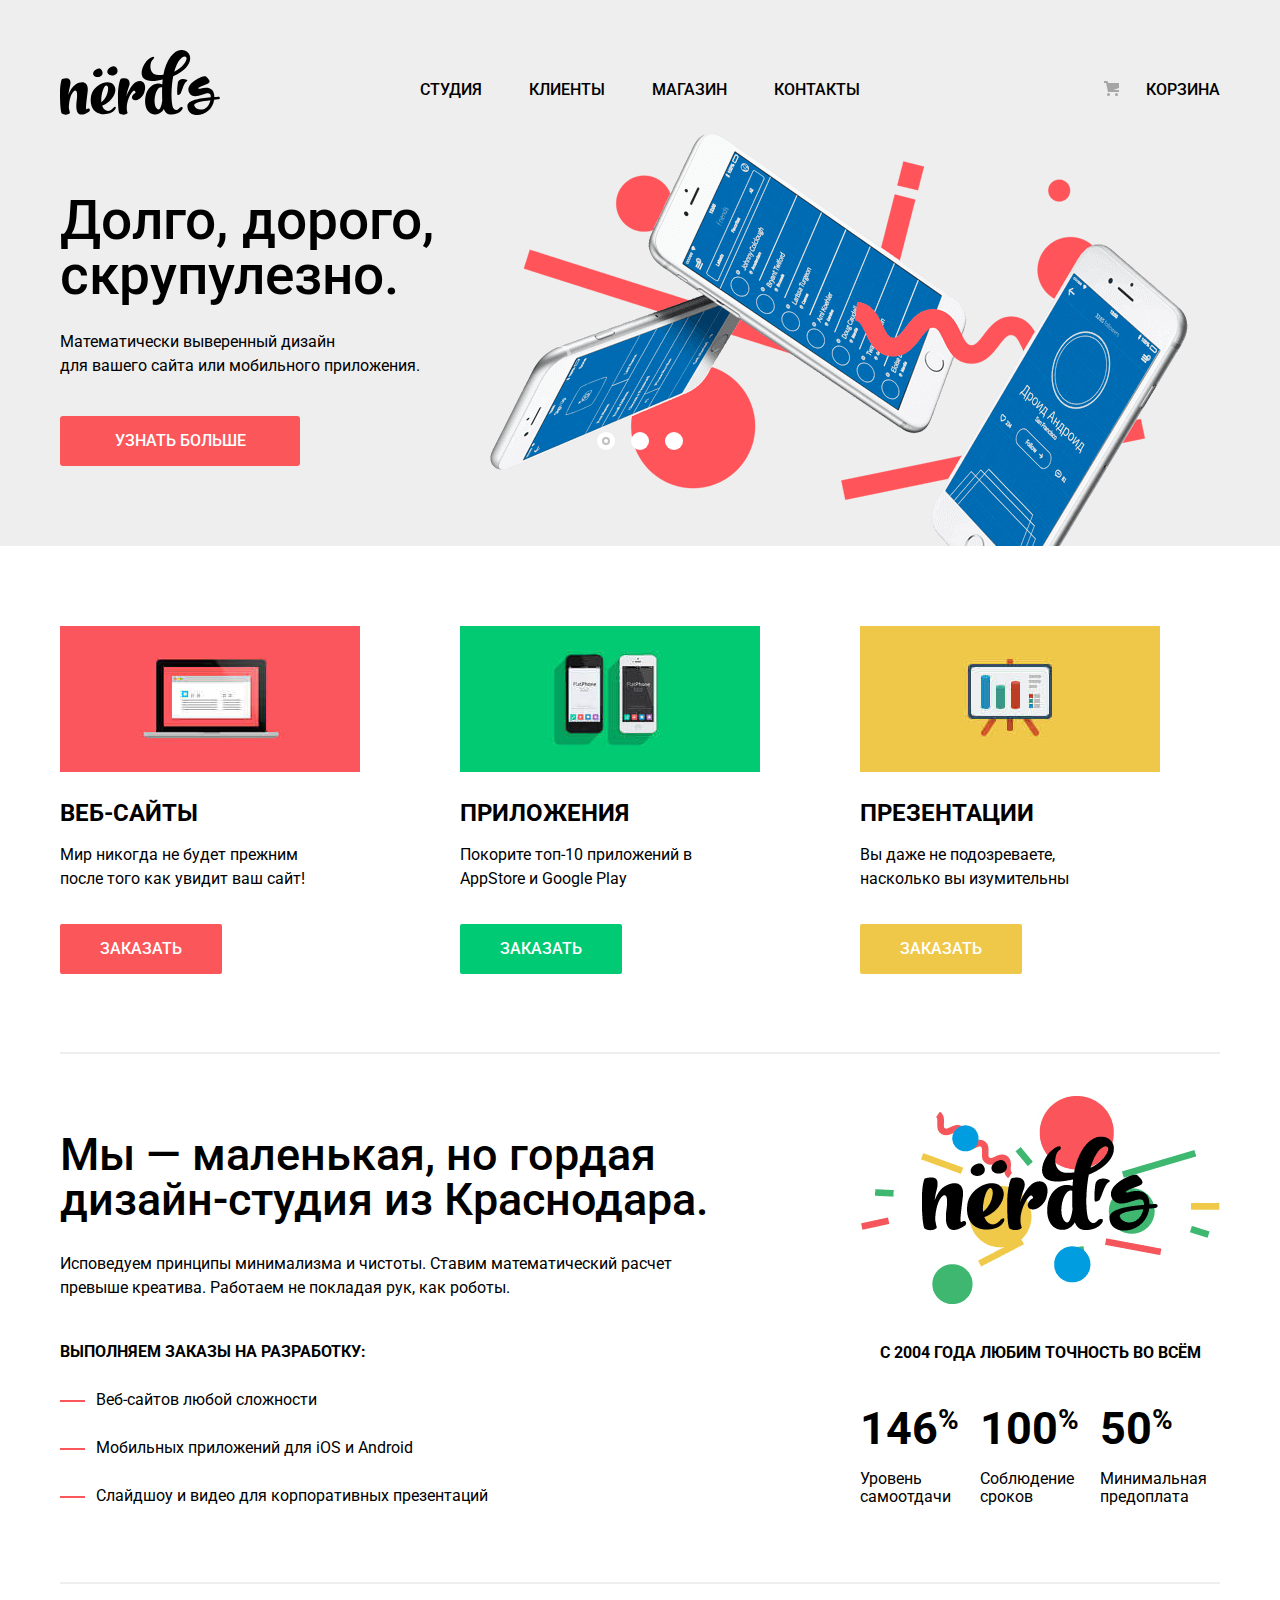
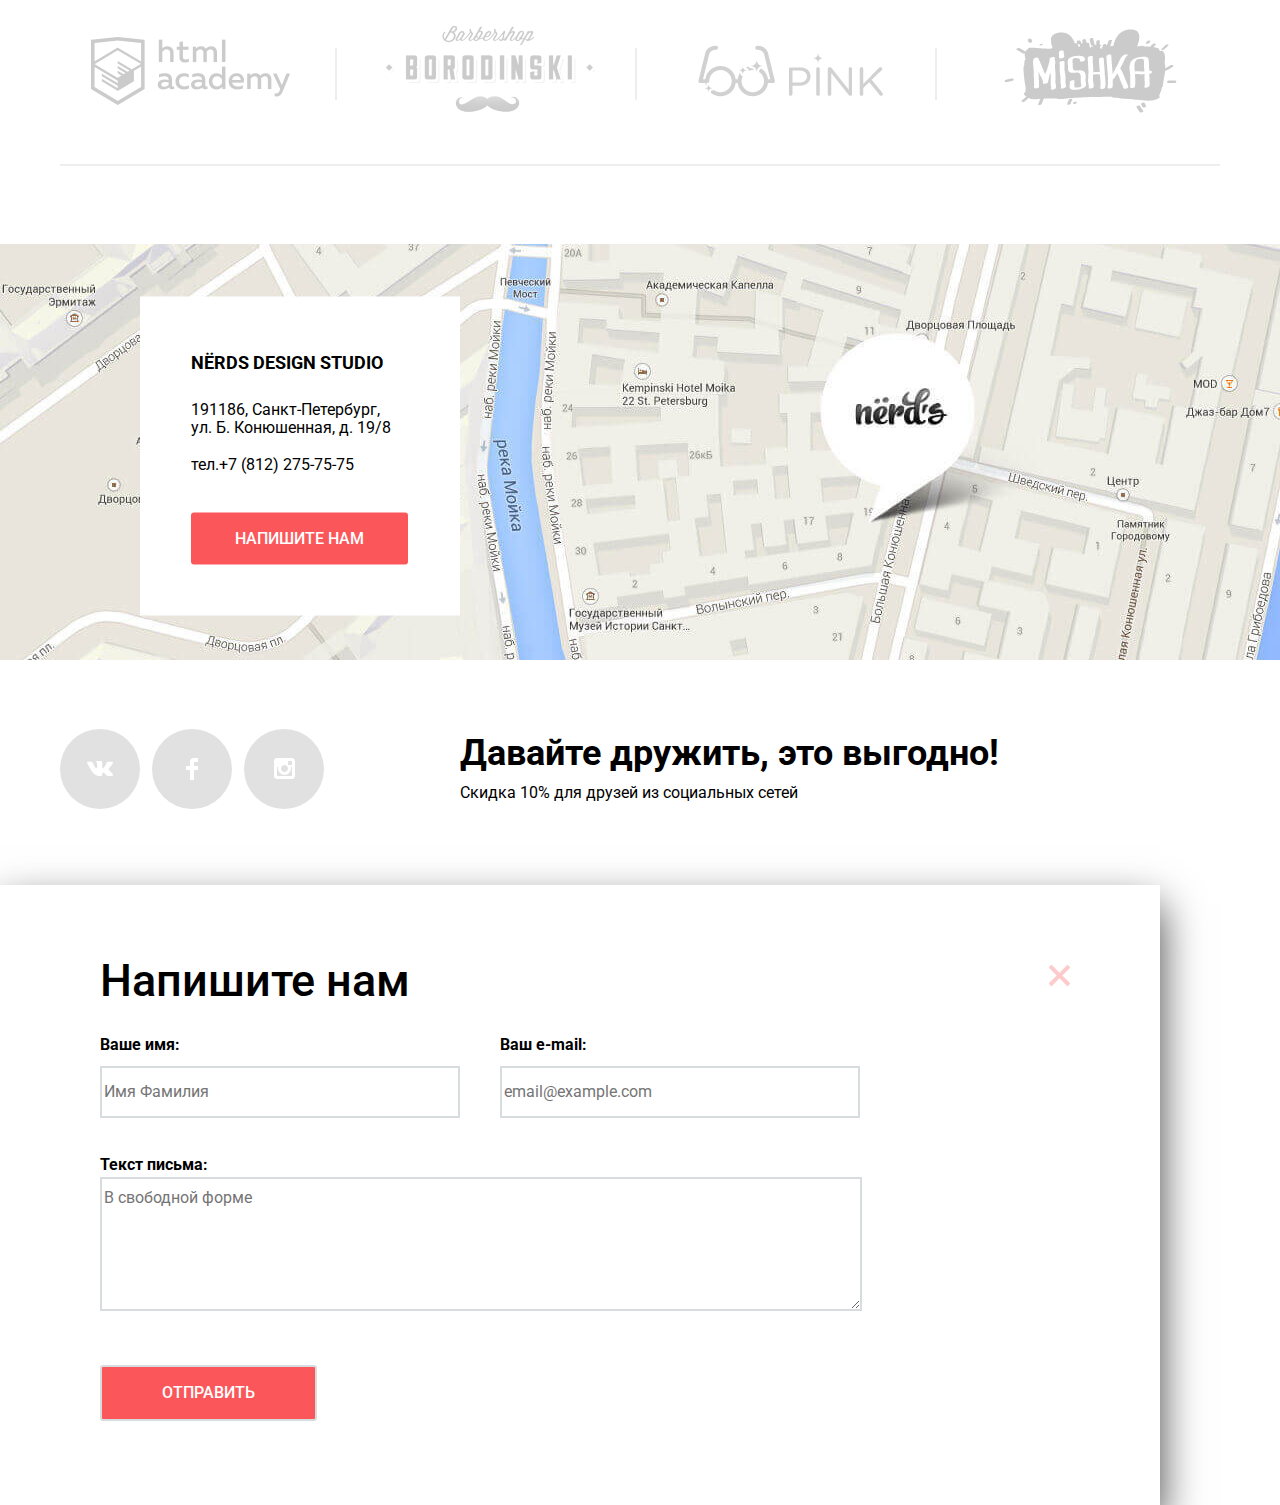
==== index.html @ a67e82e8 "Декорративные элементы" ====
<!DOCTYPE html>
<html lang="ru">
	<head>
		<meta charset="utf-8">
		<title>HTML Academy: Нёрдс</title>
		<link href="https://fonts.googleapis.com/css?family=Roboto:400,500,700&amp;subset=cyrillic" rel="stylesheet">
		<link href="css/normalize.css" rel="stylesheet">
		<link href="css/style.css" rel="stylesheet">
	</head>
	<body>
		<!--header-->
		<header class="main-header">
			<nav class="main-navigation">
				<a href="index.html" class="main-header-logo">
				<img src="img/nerds-logo.svg" width="160" height="65" alt="Логотип Дизайн студии «Нёрдс»"></a>
				<ul class="site-navigation">
					<li class="navigation-list"><a>Студия</a></li>
					<li class="navigation-list"><a href="#">Клиенты</a></li>
					<li class="navigation-list"><a href="catalog.html">Магазин</a></li>
					<li class="navigation-list"><a href="#">Контакты</a></li>
				</ul>
				<a href="#" class="user-navigation">Корзина</a>
			</nav>
		</header>
		
		<!--Main-->
		<main class="main-container">
			<h1 class="visually-hidden">Дизайн студия «Нёрдс»</h1>
			<div class="full-screen">
				<section class="slider">
					<div class="container">
						<h2 class="visually-hidden">Преимущества</h2>
						<input class="visually-hidden" type="radio" id="product-1" name="toggle" checked>
						<input class="visually-hidden" type="radio" id="product-2" name="toggle">
						<input class="visually-hidden" type="radio" id="product-3" name="toggle">
						<div class="slider-controls">
							<label class="slider-controls-item slider-controls-item--1" for="product-1">Первый</label>
							<label class="slider-controls-item slider-controls-item--2" for="product-2">Второй</label>
							<label class="slider-controls-item slider-controls-item--3" for="product-3">Третий</label>
						</div>
						<ul class="slider-list">
							<li class="slider-item">
								<h3>Долго, дорого,<br> скрупулезно.</h3>
								<p>Математически выверенный дизайн<br> для вашего сайта или мобильного приложения.</p>
								<a class="slider-item-button button-slider" href="#">Узнать больше</a>
							</li>
							<li class="slider-item">
								<h3>Любим математику как никто другой</h3>
								<p>Никакого креатива, только математические формулы для расчета идеальных пропорций.</p>
								<a class="slider-item-button button-slider" href="#">Узнать больше</a>
							</li>
							<li class="slider-item">
								<h3>Только ночь,<br> только хардкор</h3>
								<p>Работать днем, как все? Мы против этого.<br> Ближе к полуночи работа только начинается.</p>
								<a class="slider-item-button button-slider" href="#">Узнать больше</a>
							</li>
						</ul>
					</div>
				</section>
			</div>
		</div>
		
		<!--Services-->
		<section class="services">
			<section class="services-item site">
				<img src="img/site.jpg" width="300" height="146" alt="Веб-сайты">
				<h3 class="service-title">ВЕБ-САЙТЫ</h3>
				<p class="service-content">Мир никогда не будет прежним<br> после того как увидит ваш сайт!</p>
				<a href="catalog.html" class="button button-red"><span>Заказать</span></a>
			</section>
			<section class="services-item app">
				<img src="img/app.jpg" width="300" height="146" alt="Приложения">
				<h3 class="service-title">ПРИЛОЖЕНИЯ</h3>
				<p class="service-content">Покорите топ-10 приложений в<br> AppStore и Google Play</p>
				<a href="catalog.html" class="button button-green"><span>Заказать</span></a>
			</section>
			<section class="services-item presentation">
				<img src="img/presentation.jpg" width="300" height="146" alt="Презентации">
				<h3 class="service-title">ПРЕЗЕНТАЦИИ</h3>
				<p class="service-content">Вы даже не подозреваете,<br>насколько вы изумительны</p>
				<a href="catalog.html" class="button button-yellow"><span>Заказать</span></a>
			</section>
		</section>
		<!--info-->
		<section class="info">
			<section class="service-list">
				<section class="description-service">
					<h2 class="visually-hidden">услуги</h2>
					<h3 class="info-title">Мы — маленькая, но гордая
					дизайн-студия из Краснодара.</h3>
					<p>Исповедуем принципы минимализма и чистоты. Ставим математический расчет превыше креатива. Работаем не покладая рук, как роботы.</p>
				</section>
				<h2>Выполняем заказы на разработку:</h2>
				<ul class="list-item">
					<li>Веб-сайтов любой сложности</li>
					<li>Мобильных приложений для iOS и Android</li>
					<li>Слайдшоу и видео для корпоративных презентаций</li>
				</ul>
			</section>
			<section class="info-item">
				<h2 class="visually-hidden">информация о нас </h2>
				<img src="img/nerds-logo.png" width="360" height="208" alt="Логотип Нёрдс">
				<h2> C 2004 года любим точность во всём</h2>
				<ul class="list">
					<li>
						<p class="info-list"><strong>146<sup>%</sup></strong></p>
						<p class="info-text">Уровень самоотдачи</p>
					</li>
					<li>
						<p class="info-list"><strong>100<sup>%</sup></strong></p>
						<p class="info-text">Cоблюдение сроков</p>
					</li>
					<li>
						<p class="info-list"><strong>50<sup>%</sup></strong></p>
						<p class="info-text">Минимальная предоплата</p>
					</li>
				</ul>
			</section>
		</section>
		<!--------REFERENCES-BLOCK------->
		<section class="partners">
			<ul class="references-block">
				<li class="references-item">
					<a href="https://htmlacademy.ru/intensive/htmlcss" class="references-link"><img src="img/logo-academy.png" width="199" height="68" alt="html academy"></a>
				</li>
				<li class="references-item">
					<a href="#" class="references-link"><img src="img/logo-borodinski.png" width="209" height="87" alt="barbershop"></a>
				</li>
				<li class="references-item">
					<a href="#" class="references-link"><img src="img/logo-pink.png" width="185" height="52" alt="pink"></a>
				</li>
				<li class="references-item">
					<a href="#" class="references-link"><img src="img/logo-mishka.png" width="173" height="84" alt="mishka"></a>
				</li>
			</ul>
		</section>
		<!--Map-->
		<section class="map">
			<img src="img/map.jpg" width="1440" height="416" alt="Карта">
			<!--Contacts-->
			<section class="contacts">
				<h2 class="visually-hidden">Контактная информация</h2>
				<h3>NЁRDS DESIGN STUDIO</h3>
				<p class="address">191186, Санкт-Петербург, <br>ул. Б. Конюшенная, д.  19/8</p>
				<p class="phone">тел.<a href="tel:+78122757575">+7 (812) 275-75-75</a></p>
				<a href="#" class="btn"><span>Напишите нам</span></a>
			</section>
		</section>
	</main>
	<!--Footer-->
	<footer class="main-footer">
		<section class="social-networks">
		<ul class="social">
			<li><a href="#" class="social-button"><img src="img/vk-icon.svg" width="26" height="15" alt="Вконтакте"></a></li>
			<li><a href="#" class="social-button"><img src="img/fb-icon.svg" width="12" height="22" alt="Фейсбук"></a></li>
			<li><a href="#" class="social-button"><img src="img/insta-icon.svg" width="21" height="21" alt="Инстаграм"></a></li>
		</ul>
	    </section>
		<section class="footer-social">
			<b>Давайте дружить, это выгодно!</b>
			<p class="sale">Скидка 10% для друзей из социальных сетей</p>
		</section>
		
	</footer>
	<!--Form-->
	<section class="modal-message">
		<form class="message-info" action="https://echo.htmlacademy.ru" method="post">
			<h2>Напишите нам</h2>
			<button class="popup-close" type="button" aria-label="Закрыть форму"></button>
			<div class="form-registration">
		<div class="message-name">
				<label for="message-name">Ваше имя:</label>
				<input id="message-name" type="text" name="name"  placeholder="Имя Фамилия" aria-label="Поле ввода имени и фамилии">
			</div>
			<div class="message-email">
				<label for="message-email">Ваш e-mail:</label>
				<input id="message-email" type="email" name="email" placeholder="email@example.com" aria-label="Поле ввода электронной почты">
			</div>
		</div>
			<div class="message-text">
				<label for="message-text">Текст письма:</label>
				<textarea id="message-text" name="text" cols="30" rows="4" placeholder="В свободной форме" aria-label="Поле ввода вашего сообщения в свобойдной форме"></textarea>
			</div>
			<input type="submit" id="message-submit" name="submit" class="message-submit" value="Отправить">
		</form>
	</section>
</body>
</html>
---- css/style.css ----
body {
  min-width: 1200px;
  margin: 0;
  padding: 0;
  font-family: 'Roboto', sans-serif;
  font-size: 16px;
  line-height: 24px;
  font-weight: 400;
  background-color: #ffffff;
}
a {
  text-decoration: none;
  text-transform: uppercase;
}
img {
  max-width: 100%;
  height: auto;
}

.visually-hidden:not(:focus):not(:active),
input[type="checkbox"].visually-hidden,
input[type="radio"].visually-hidden {
  position: absolute;

  width: 1px;
  height: 1px;
  margin: -1px;
  border: 0;
  padding: 0;

  white-space: nowrap;

  clip-path: inset(100%);
  clip: rect(0 0 0 0);
  overflow: hidden;
}
/*-------------------ЛОГОТИП--------------------*/
.main-header {
  background-color: #eeeeee;
}

.main-header-logo {
  width: 160px;
  height: 65px;
}

.main-header-logo img:hover{
  opacity: 0.8;
}
.main-header-logo img:active{
  opacity: 0.3;
}


/*------------------ НАВИГАЦИЯ -----------------*/
.main-navigation {
  display: flex;
  justify-content: space-between;
  align-items: center;
  width: 1160px;
  margin: 0 auto;
  font-size: 16px;
  line-height: 30px;
  font-weight: 500;
  color: #000000;
  background-color: #eeeeee;
  padding-top: 50px;
}

.site-navigation {
  min-width: 440px;
  margin: 0;
  padding: 0;
  display: flex;
  align-items: center;
  justify-content: space-between;
  margin-right: 45px;
}

.user-navigation {
  margin: 0;
  padding: 0;
  padding-left: 42px; 

  background-image: url("../img/cart-icon.svg"); 
  background-repeat: no-repeat; 
  background-position-y: 20px; 
  background-size: 15px 15px;
}

.navigation-list:not(:last-child) {
 }

.site-navigation,
.user-navigation {
  list-style: none;
  padding-top: 14px; 
}

.site-navigation a,
.user-navigation {
  color: #000000;
}

.site-navigation a:hover,
.user-navigation:hover {
  color: #fb565a;
}

.site-navigation a:active,
.user-navigation:active {
	color: #000000;
  opacity: 0.3;
}
.navigation-link {
  padding-bottom: 10px;
  border-bottom: 2px solid red;
}

a.navigation-link:hover {
  opacity: 1;
  color: #000000;
}

/*----------------КОНТЕНТ*------------------*/

/*-----------------------------------ГЛАВНАЯ----------------------------------------*/
 
/*----------------СЛАЙДЕР-------------------*/
 .full-screen {
  margin-bottom: 80px;
  background-color: #eeeeee;
}

.slider {
  width: 1160px;
  margin: 0 auto;
  padding: 0 20px;
  position: relative;
  background-color: #eeeeee;
}
.container {
  margin: 0 auto;
  box-sizing: border-box;
}
.slider {
  position: relative;
  
  background-color: #eeeeee;
}

.slider-controls {
  position: absolute;
  left: 50%;
  bottom: 104px;
  z-index: 100;
  width: 160px;
  height: 18px;

  text-align: center;
  font-size: 0;
  transform: translateX(-50%);
}

.slider-controls label {
  position: relative;
  
  display: inline-block;
  width: 18px;
  height: 18px;
  padding: 8px;
  
  border-radius: 50%;
  cursor: pointer;
}

.slider-controls label::after {
  content: "";
  
  position: absolute;
  top: 8px;
  left: 8px;
  z-index: 1;
  
  width: 18px;
  height: 18px;
  
  background: #ffffff;
  
  border-radius: 50%;
}

.slider-list {
  margin: 0;
  padding: 0;
  
  list-style: none;
}

.slider-item {
  display: none;
  padding: 78px 0 80px 0;
}

.slider-item:nth-child(1) {
  background-image: url("../img/slide1.png");
  background-repeat: no-repeat;
  background-position: 93% 18px;
}

.slider-item:nth-child(2) {
  background-image: url("../img/slide2.png");
  background-repeat: no-repeat;
  background-position: 100% 0;
}

.slider-item:nth-child(3) {
  background-image: url("../img/slide3.png");
  background-repeat: no-repeat;
  background-position: 100% 20px;
}

#product-1:checked ~ .slider-list .slider-item:nth-child(1) {
  display: block;
}

#product-2:checked ~ .slider-list .slider-item:nth-child(2) {
  display: block;
}

#product-3:checked ~ .slider-list .slider-item:nth-child(3) {
  display: block;
}

#product-1:checked ~ .slider-controls .slider-controls-item--1::before,
#product-2:checked ~ .slider-controls .slider-controls-item--2::before,
#product-3:checked ~ .slider-controls .slider-controls-item--3::before {
  content: "";
  position: absolute;
  left: 50%;
  top: 50%;
  z-index: 2;
  width: 4px;
  height: 4px;
  margin: -4px;
  background-color: inherit;
  border: 2px solid #c1c1c1;
  border-radius: 50%;
}

.slider-item h3 {
  font-size: 24px;
  line-height: 30px;
  font-weight: 700;
  max-width: 600px;
  margin: 0;
  margin-bottom: 27px;
  
  font-size: 55px;
  line-height: 55px;
  font-weight: 500;
}

.slider-item p {
  font-size: 16px;
  line-height: 24px;
  font-weight: 400;
  max-width: 430px;
  margin: 0;
  margin-bottom: 38px;
}

.button-slider {
  font-size: 16px;
  line-height: 18px;
  font-weight: 500;
  display: block;
  width: 240px;
  padding: 16px 0;
  color: #ffffff;
  text-transform: uppercase;
  text-align: center;
  text-decoration: none;
  
  background-color: #fb565a;
  border-radius: 3px;
  border: none;
}

.button-slider:hover,
.button-slider:focus {
  background-color: #e74246;
}

.button-slider:active {
  background-color: #d7373b;
  color: rgba(255, 255, 255, 0.3);
  box-shadow: 0 3px rgba(0, 0, 0, 0.1) inset;
}
/*-------------------УСЛУГИ--------------------*/
.services {
  color: #000000;
  background-color: #ffffff;
  width: 1160px;
  margin: 0 auto;
  padding: 0 20px;
  display: flex;
  flex-wrap: wrap;
  padding: 0;
  list-style: none;
  margin-bottom: 78px;
}


.services-item:not(:nth-child(3n)) {
  margin-right: 100px;
}


.services-item {
  width: 300px;
  margin: 0;
  padding: 0;
}
.services h3 {
  font-size: 24px;
  line-height: 21px;
  font-weight: 700;
  margin-bottom: 19px;
}
.service-content {
  margin-bottom: 33px;
}

.button {
  display: inline-block; 
  padding: 13px 40px; 
  font-weight: 500;   
  text-transform: uppercase; 
  border-radius: 2px; 
  text-align: center;
  color: #ffffff;
  vertical-align: middle;
  text-transform: uppercase;
}

.button-red {
  background-color: #fb565a;
}
.button-red:hover {
  background-color: #e74246;
}
.button-red:active {
  background-color: #d7373b;
  box-shadow: 0 3px rgba(0, 0, 0, 0.1) inset;
}
.button-red span:active{
  opacity: 0.3;
}



.button-green {
  background-color: #00ca74;
}
.button-green:hover {
  background-color: #00bc6c;
}
.button-green:active {
  background-color: #00aa62;
  box-shadow: 0 3px rgba(0, 0, 0, 0.1) inset;
}
.button-green span:active{
  opacity: 0.3;
}



.button-yellow {
  background-color: #efc84a;
}
.button-yellow:hover {
  background-color: #eab534;
}
.button-yellow:active {
  background-color: #e5a722;
  box-shadow: 0 3px rgba(0, 0, 0, 0.1) inset;
}
.button-yellow span:active{
  opacity: 0.3;
}

/*-----------------ИНФОРМАЦИЯ-------------------*/
/* .info::before {
  content: ""; 
  position: absolute; 

  width: 1160px; 
  height: 2px; 
  top: 0;
  left: 0;

  background-color: #eeeeee; 
} */

.info {
  border-top: 2px solid #eeeeee;
  padding-bottom: 62px;
  position: relative;
  width: 1160px;
  margin: 0 auto;
  display: flex;
  justify-content: space-between;
}

.info-title {
  font-size: 45px;
  line-height: 45px;
  font-weight: 500;
  margin-bottom: 30px;
  margin-top: 78px;

}

.service-list {
  width:660px;
  margin: 0;
  padding: 0;
}
.list-item {
  padding: 0;
  margin: 0;
  width: 460px;
  list-style: none;
  margin-top: 12px;
}

.nerds {
  width: 360px;
  margin: 0;
  padding: 0;
}



.info h2 {
  margin: 0;
  font-size: 16px;
  line-height: 24px;
  font-weight: 700;
  text-transform: uppercase;
}

.description-service p {
  font-size: 16px;
  line-height: 24px;
}
.description-service {
  margin-bottom: 40px;
}

.list-item li::before {
  content: "";
  position: absolute;
  width: 25px;
  height: 2px;
  background-color: #fb565a;
  top: 50%;
  left: 0;
}

.list-item li {
  position: relative;
  font-size: 16px;
  line-height: 48px;
  font-weight: 400;
  padding-left: 36px;
}

.info-item {
  width: 360px;
}

.info-item img {
  margin-top: 42px;
  margin-bottom: 30px;
}
.info-item h2 {
  text-align: center;
  font-size: 16px;
  line-height: 24px;
  font-weight: 700;
  margin-bottom: 43px;
}
.info-list {
  margin-bottom: 19px;
}

.info-item strong {
  font-size: 45px;
  line-height: 10px;
  font-weight: 700;
}
.info-item sup {
  font-size: 28px;
  top: -15px;
}
.list {
  padding: 0;
  width: 360px;
  display: flex;
  justify-content: space-between;
  list-style: none;
  margin-bottom: -17px;
}
.list li {
  width: 120px;
  font-size: 16px;
}
.info-text {
  font-size: 16px;
  line-height: 18px;
}

/* .info::after {
  content: ""; 
  position: absolute; 

  width: 1160px; 
  height: 2px; 
  bottom: 0;
  background-color: #eeeeee; 
} */
/*------------------REFERENCES-BLOCK----------------*/
.partners {
  position: relative;
  width: 1160px;
  margin: 0 auto;
  margin-bottom: 78px;
  position: relative;
}

/* .partners::after {
  content: ""; 
  position: absolute; 

  width: 1160px; 
  height: 2px; 
  bottom: -2px;
  left: 0;

  background-color: #eeeeee; 
} */

.references-block {
  border-top: 2px solid #eeeeee;
  border-bottom: 2px solid #eeeeee;
  margin: 0 auto;
  display: flex;
  justify-content: space-between;
  flex-wrap: wrap;
  min-height: 180px;
  align-items: center;
  padding: 0;
  margin-bottom: 44px;
  list-style: none;
}

.references-item {
  position: relative;
  display: flex;
  justify-content: center;
  align-items: center;
  width: 260px;
  
}

.references-item:not(:nth-child(4n))::after { 
content: ""; 
position: absolute; 
right: -17px; 

width: 2px; 
height: 52px; 

background-color: #eeeeee; 
}

.references-block img{
  opacity: 0.2;
}

.references-block img:hover{
  opacity: 1;
}
.references-block img:active{
  opacity: 0.1;
}
/*-----------------------------КАТАЛОГ------------------------------------*/

.title {	
  background-color: #eeeeee;
}

.title h1 {	
  margin: 0;
  font-size: 55px;
  line-height: 55px;
  font-weight: 500;
  padding: 75px;
  padding-bottom: 111px;
  text-align: center;
  margin-bottom: 57px;
}

/*ФИЛЬТР*/

.filter-form {
  width: 261px;
}

.filter-form fieldset {
  border: 0;
  padding: 0;
}

.filter-form legend {
  font-size: 18px;
  line-height: 10px;
  font-weight: 700;
  text-transform: uppercase;
}
.price-title {
  margin-bottom: 56px;
}
.filter-form ul {
  padding-left: 35px;
  list-style: none;
  line-height: 40px;
}
.filter-form label {
  font-size: 16px;
  line-height: 20px;
  font-weight: 400;
}
.filter-sort h2 {
    font-size: 18px;
  line-height: 18px;
  font-weight: 700;
  text-transform: uppercase;
}

.filter-input:hover + label,
.filter-input:focus + label {
  color: #283136;
}
.filter-input:disabled + label {
  color: #283136;

  opacity: 0.5;
}
.filter-button {
  display: inline-block;
  background-color: #eeeeee;
  color: #000000;
  padding: 17px 89px;
  font-size: 16px;
  line-height: 18px;
  font-weight: 500;
  text-align: center;
  vertical-align: middle;
  text-transform: uppercase;
  border: none;
}
.filter-button:hover {
  cursor: pointer;
  background-color: #dfdfdf;
}
.filter-button:active {
  background-color: #d5d5d5;
}
.filter-button span:active {
  opacity: 0.3;
}

/* ============СТОИМОСТЬ============= */
.price-filter {
  margin: 0;
  padding: 0;
  border: none;
  width: 260px; 
  margin-top: 9px;
}

.price-slider {
  width: 260px;
  margin-top: 56px;
}

.price-filter legend {
  font-size: 18px;
  line-height: 10px;
  text-transform: uppercase;
  font-weight: 700;
}

.range-slider {
  position: relative;
  
  height: 41px;
  margin-bottom: 15px;
  padding-top: 39px;
  padding-right: 20px;
  padding-left: 20px;
  
  background-color: #f1f1f1;
  
  border-radius: 5px;
}

.range-slider .scale {
  height: 2px;

  background: #d7dcde;
}

.range-slider .way {
  height: 2px;
  background: #00ca74;
}

.way {
  margin-left: 0%;
  width: 70%
}

.range-slider .toggle {
  position: absolute;
  top: 31px;
  left: 0;
  
  width: 4px;
  height: 4px;
  padding: 0;

  border: 8px solid #ffffff;
  background-color: #ababab;
  box-shadow: 0 2px 1px 0 #cfcfcf;
  border-radius: 50%;
  cursor: pointer;
}

.range-slider .toggle-min {
  left: 18px;
}

.range-slider .toggle-max {
  left: 160px;
}

.price-controls {
  font-size: 0;
}

.price-controls label {
  display: inline-block;
  width: 50%;
  
  font-size: 16px;
  text-transform: uppercase;
}

.price-controls input {
  width: 60px;
  padding: 8px 10px;
  margin-left: 10px;
  
  font-family: Roboto, Arial, sans-serif;
  font-size: 16px;
  text-align: center;
  color: #283136;
  
  border: none;
  border-radius: 5px;
  background: #f1f1f1;
}

.max-price {
  text-align: right;
}
/* ================СЕТКА================= */

.grid-filter {
  margin-top: 69px;
}

/* ==============ОСОБЕННОСТИ============= */

.features-filter {
  margin-top: 28px;
  margin-bottom: 24px;
}

/*-----------------СОРТИРОВКА---------------*/

.filter-sort {
  margin-bottom: 51px;
  display: flex;
  justify-content: space-between;
  align-items: center;
}
.filter-sort-links:not(:last-child) {
  margin-right: 26px;
}
.filter-links {
  display: flex;
}
.filter-sort h2 {
	font-size: 18px;
  line-height: 18px;
  font-weight: 700;
  margin: 0px;
}
.filter-sort a {
	font-size: 14px;
  line-height: 18px;
  font-weight: 400;
	color: #000000;
}

.triangle {
  margin-left: 22px;
}

.triangle-down {
  margin: 0;
  padding: 0;
  padding-left: 30px; 

  background-image: url("../img/icon-down-dir.svg"); 
  background-repeat: no-repeat; 
  background-position-y: 1px; 
  background-size: 11px 10px;
}

.triangle-up {
  margin: 0;
  padding: 0;
  padding-left: 10px; 

  background-image: url("../img/icon-up-dir.svg"); 
  background-repeat: no-repeat; 
  background-position-y: 1px; 
  background-size: 11px 10px;
}

.triangle-down:hover {
  cursor: pointer;
  opacity: 0.6;
}
.triangle-down:active {
  opacity: 0.3;
}

.triangle-up:hover {
  cursor: pointer;
  opacity: 0.6;
}
.triangle-up:active {
  opacity: 0.3;
}

.filter-sort span:hover {
  cursor: pointer;
  opacity: 0.6;
}
.filter-sort span:active {
  opacity: 0.3;
}



/*-----------------------------СПИСОК ШАБЛОНОВ*------------------------*/

.catalog-columns {
  width: 1160px;
  margin: 0 auto;
  display: flex;
  justify-content: space-between;
}
.sort-and-catalog {
  width: 760px;
}
.catalog-item {
  overflow: hidden;
  position: relative;
  width: 360px;
  height: 616px;
  margin-bottom: 33px;
  background-color: #ffffff;
  box-shadow: 
}
.catalog-item:nth-child(2n) {
  margin-right: 0;
}
.catalog-list {
  
  display: flex;
  flex-wrap: wrap;
  justify-content: space-between;
  padding: 0;
  margin: 0;
  list-style: none;
  margin-bottom: 26px;
}
.card-head {
  transition: 0.4s all ease;
  height: 29px; 
  padding-top: 12px; 
  padding-left: 16px; 
  font-size: 0; 
  background-color: #4d4d4d; 
  opacity: 0.12;
}

.catalog-item:hover {
  background-color: #4d4d4d;
  box-shadow: 0 6px 15px 0 rgba(0, 1, 1, 0.25);
}
.catalog-item:hover .card-head {
  opacity: 1;
}

.catalog-item:hover .item {
  transform: translateY(0);
}

.card-head-item {
  display: inline-block; 
  width: 14px; 
  height: 14px; 
  margin-right: 9px; 
  background-color: #ffffff; 
  border-radius: 50%;
}
.catalog-item h3 {
  margin: 0;
  font-size: 18px;
  line-height: 30px;
  font-weight: 700;
}
.catalog-item p {
  margin-bottom: 30px;
	font-size: 16px;
  line-height: 18px;
  font-weight: 400;
}

.item {
  transform: translateY(100%);
  transition: 0.4s all ease;
  position: absolute; 
  bottom: 0; 
  left: 0; 
  width: 100%; 
  padding-top: 28px; 
  padding-bottom: 50px;   
  text-align: center; 
  background-color: #eeeeee;
}


/*---------------КНОПКА 9900---------------*/
 .price {
  display: inline-block;
  padding: 16px 60px;  
 	background-color: #fb565a;
 	color: #ffffff;
 	font-size: 16px;
  line-height: 18px;
  font-weight: 500;
	text-align: center;
	vertical-align: middle;
	text-transform: uppercase;
	border: none;
  border-radius: 3px;
  cursor: pointer;
 }

.price:hover {
  background-color: #e74246;
}
.price:active {
  color: #ffffff;
	background-color: #d7373b;
}

 /*------------------КНОПКИ ПАГИНАЦИЯ--------------*/

.navigation-pages-item {
  font-size: 16px;
  font-weight: 500;
  min-width: 50px;
  height: 50px;
  background-color: #eeeeee;
}

.navigation-pages-link:hover {
  background-color: #dfdfdf;
}

.navigation-pages-link:active {
  background-color: #d5d5d5;
}

.navigation-pages-link:active {
  color: #000000;
  opacity: 0.3;
}


.navigation-pages-item:not(:last-child) {
  margin-right: 11px;
}

.navigation-pages-item:last-child {
  min-width: 260px;
}

.navigation-pages-link {
  display: block;
  text-align: center;
  width: 100%;
  height: 100%;
  margin: auto;
  padding: 5px;
  box-sizing: border-box;
  display: flex;
  align-items: center;
  justify-content: center;
  color: #000000;
}

.navigation-pages-items {
  list-style: none;
  display: flex;
  padding: 0;
  margin: 0;
  margin-bottom: 60px;
}
.active-navigation-link {
  background-color: #ffffff;
  border: 2px solid #dbdbdb;
}
.active-navigation-link:active,
 .active-navigation-link:hover {
  cursor: pointer;
  background-color: #ffffff;
  border: 2px solid #dbdbdb;
  opacity: 1;
}

/*=========================================================================*/

/*-----------------------КАРТА----------------------*/
.map {
  position: relative;
  width: 1440px;
  margin: 0 auto;
  margin-bottom: 68px;
}
/*-----------------------КОНТАКТЫ-------------------*/
.contacts {
  box-sizing: border-box;
  top: 50%;
  transform: translateY(-50%);
  left: 140px;
  width: 320px;
  min-height: 308px;
  padding: 51px;
  position: absolute;
  background-color: #ffffff;
  display: flex;
  flex-flow: column;
  justify-content: space-between;
}

.contacts h3 {
  margin: 0;
  font-size: 18px;
  line-height: 30px;
  font-weight: 700;
  margin-bottom: 23px;
}
.contacts p {
  margin: 0;
  margin-bottom: 19px;
  font-size: 16px;
  line-height: 18px;
  font-weight: 400;
}
.phone a {
color: #000000;
}

.btn {
  margin-top: 20px;
  font-size: 16px;
  line-height: 16px;
  font-weight: 500;
  display: block;
  width: 217px;
  padding: 18px 0px;
  color: #ffffff;
  text-transform: uppercase;
  text-align: center;
  text-decoration: none;
  background-color: #fb565a;
  border-radius: 3px;
  border: none;
}
.btn {
  background-color: #fb565a;
}
.btn:hover {
  background-color: #e74246;
}
.btn:active {
  background-color: #d7373b;
}
.btn span:active {
  opacity: 0.3;
}


/*-----------------------ФУТЕР----------------------*/
.social-networks {
  margin-top: -13px;
}

.social {
  list-style: none;
  padding: 0;
  margin: 0;
  display: flex;
  padding-right: 136px;
}

.social li:not(:last-child) {
  margin-right: 12px;
}

.footer-social b {
  font-size: 36px;
  line-height: 36px;
  font-weight: 700;
}
.footer-social p {
  margin-top: 10px;
  font-size: 16px;
  line-height: 22px;
  font-weight: 400;
}
.main-footer {
  width: 1160px;
  margin: 0 auto;
  display: flex;
  align-items: center;
  padding-bottom: 70px;
}

.footer-social {
  height: 80px;
}

.social a {
  display: flex;
  width: 80px;
  height: 80px;
  align-items: center;
  justify-content: center;
  background-color: #e1e1e1;
  border-radius: 40px;
}

.social a:hover {
  background-color: #e74246;
}

.social a:active {
  background-color: #d7373b;
}
 .social-button:active img{
  opacity: 0.3;
}
/*========================ПОПАП==================== */
 .modal-message {
  position: relative;
  width: 960px; 
  padding-top: 73px; 
  padding-right: 100px; 
  padding-bottom: 84px; 
  padding-left: 100px; 
  background-color: #ffffff;  
  box-shadow: 0 20px 40px 0 rgba(0,0,0,0.75); 
}

 .message-info {
  width: 760px;
  background-color: #ffffff;
  flex-wrap: wrap;
  align-items: center;
  justify-content: space-between;
 }

 .form-registration {
  width: 760px;
  display: flex;
  justify-content: space-between;
  align-items: center;
 }

 .message-name {
  width: 360px;
  display: flex;
  flex-direction: column;
  margin-bottom: 35px;
  margin-top: 0
 }

.message-email {
  width: 360px;
  display: flex;
  flex-direction: column;
  margin-bottom: 35px;
  margin-top: 0;
 }

 .modal-message h2 {
  margin-top: 0;
  margin-bottom: 33px;
  font-size: 45px;
  line-height: 45px;
  font-weight: 500;
 }

 .modal-message label {
  margin-bottom: 12px;
  font-size: 16px;
  line-height: 18px;
  font-weight: 700;
 }

.message-name input {
  overflow: visible;
  padding-top: 15px;
  padding-bottom: 15px;
}

.message-email input {
  overflow: visible;
  padding-top: 15px;
  padding-bottom: 15px;
}
.modal-message input {
  border: 2px solid #d7dcde;
}

.modal-message textarea {
  border: 2px solid #d7dcde;
}

.message-text {
  width: 760px;
  margin-bottom: 47px;
}

.message-text textarea {
  overflow: auto;
  width: 754px;
  min-height: 118px;
  padding-top: 10px;
}

.modal-message input:hover {
  border-color: #b4b9bb;
}

.modal-message textarea:hover {
  border-color: #b4b9bb;
}

.modal-message input:focus {
  border-color: #000000;
}

.modal-message textarea:focus {
  border-color: #000000;
}

.modal-message input:invalid {
  border-color: red;
}


.popup-close {
  position: absolute;
  top: 80px;
  right: 90px;
  background-image: url(../img/close-cross.svg);
  background-repeat: no-repeat;
  width: 21px;
  height: 21px;
  background-color: #ffffff;
  border: none;
  opacity: 0.3;
  cursor: pointer;
}

.popup-close:hover {
  opacity: 1;
}

.popup-close:active {
  opacity: 0.1;
}

.modal-message input:hover {

}


 .message-submit {
  font-size: 16px;
  line-height: 16px;
  font-weight: 500;
  display: block;
  width: 217px;
  padding: 18px 0px;
  color: #ffffff;
  text-transform: uppercase;
  text-align: center;
  text-decoration: none;
  background-color: #fb565a;
  border-radius: 3px;
  border: none;
  cursor: pointer;
 }
 .message-submit {
  background-color: #fb565a;
}
.message-submit:hover {
  background-color: #e74246;
}
.message-submit:active {
  background-color: #d7373b;
}
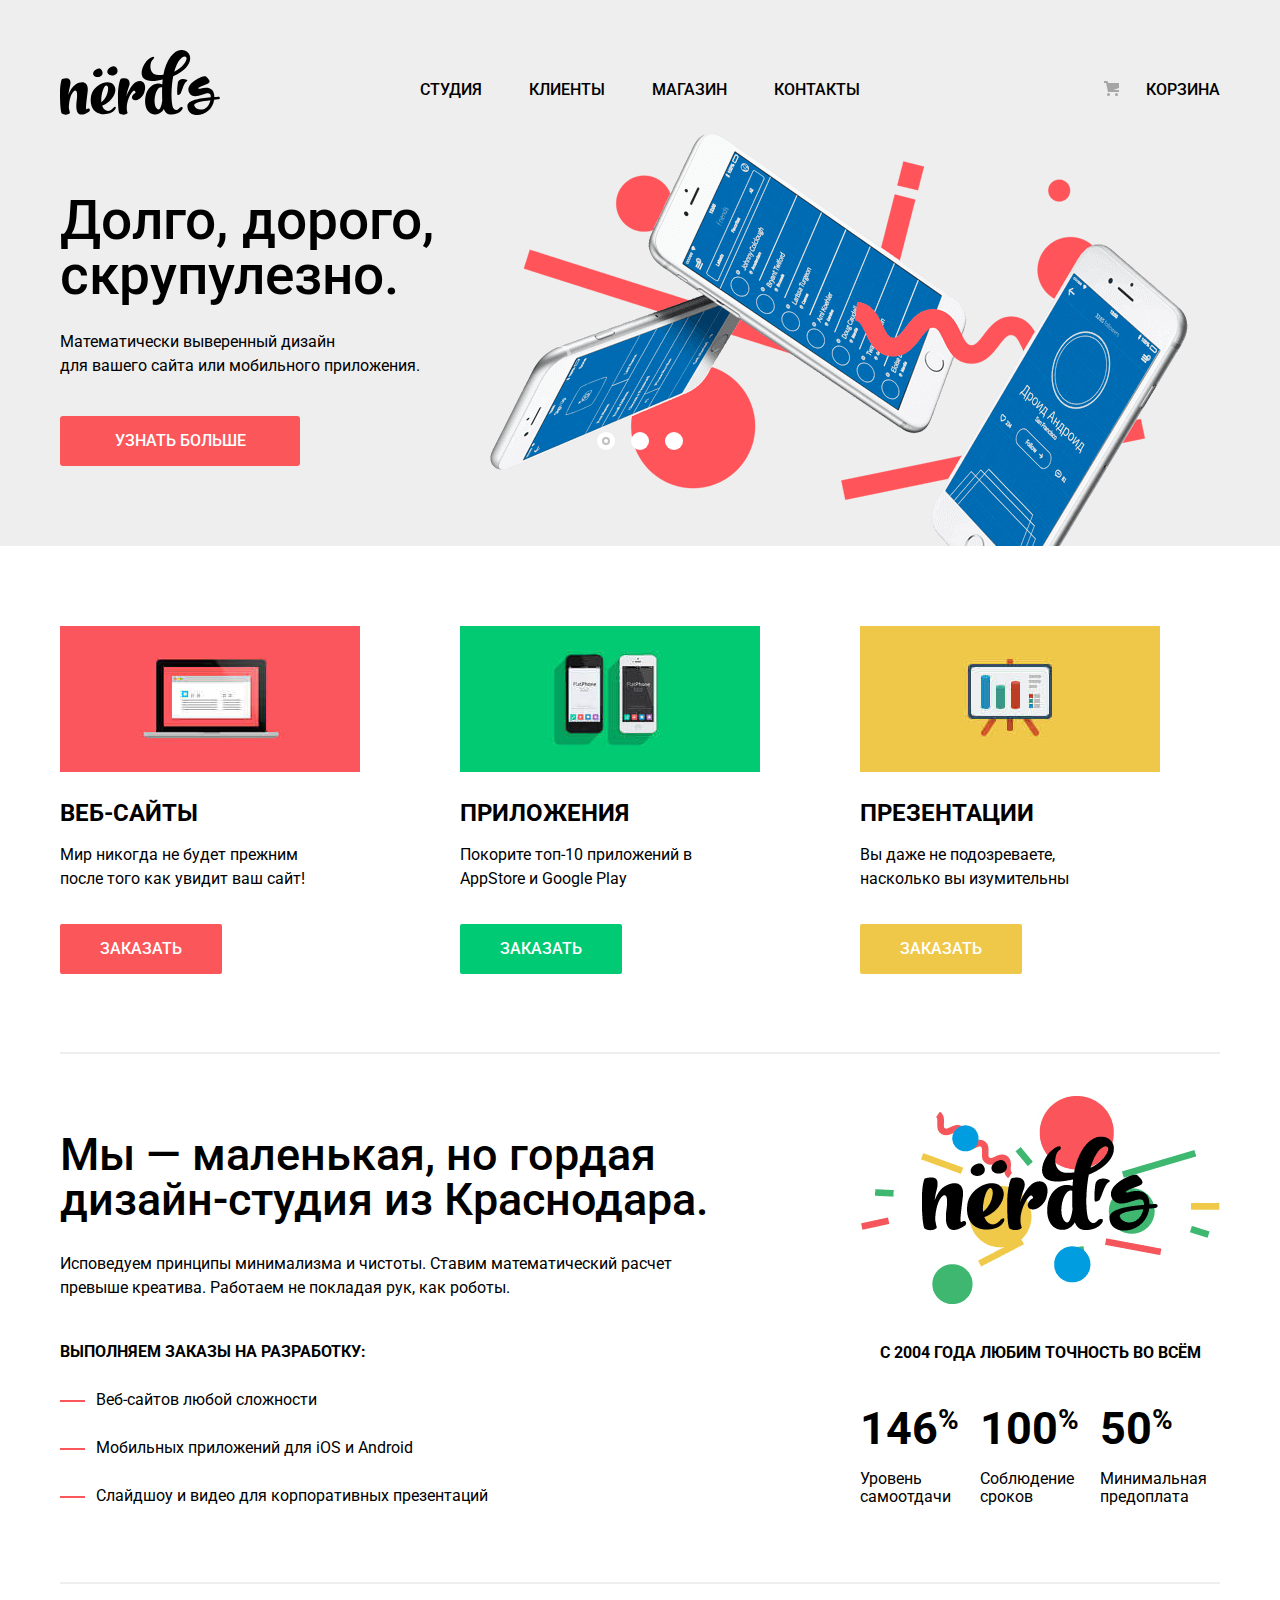
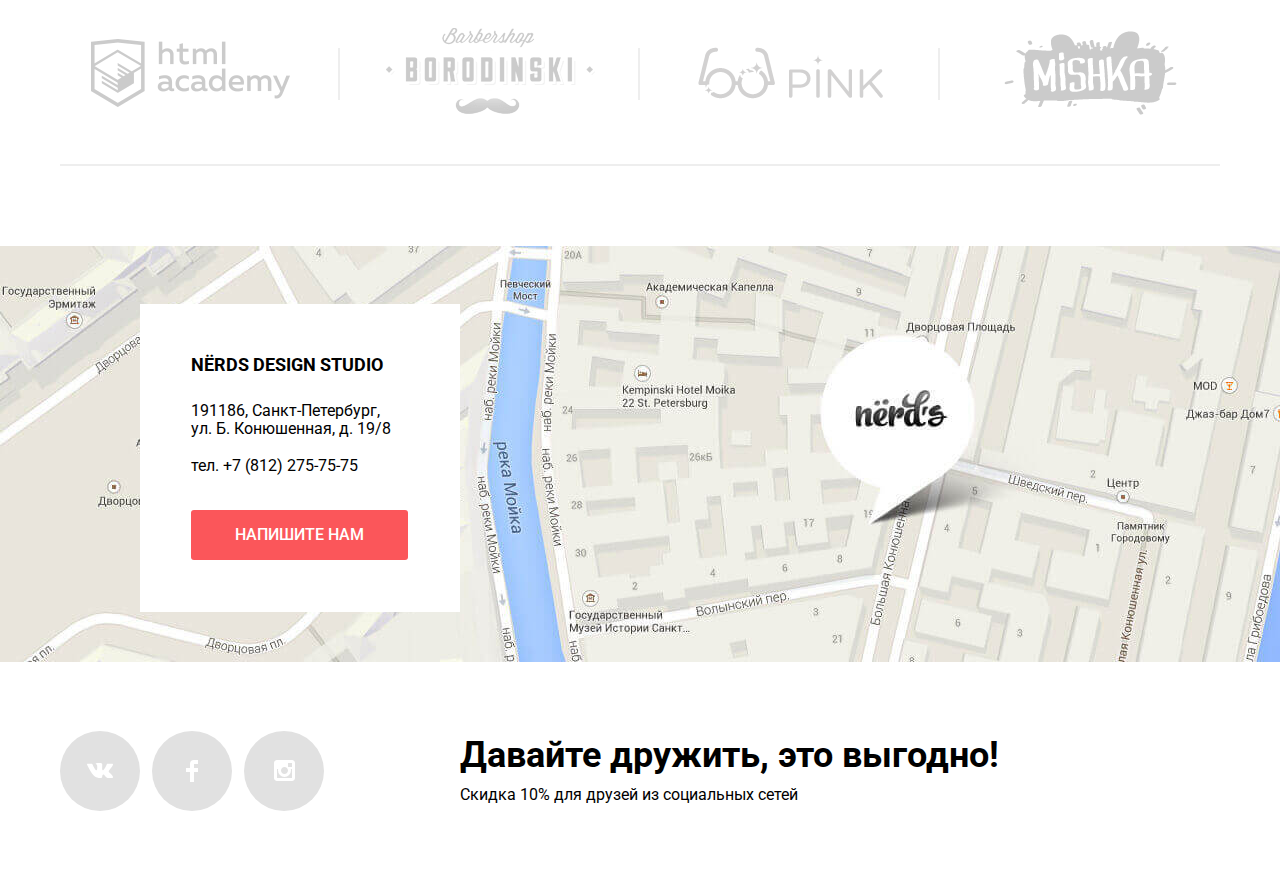
==== commit d74ec3ce: "Завершаем верстку личного проекта" ====
--- a/index.html
+++ b/index.html
@@ -14,10 +14,18 @@
 				<a href="index.html" class="main-header-logo">
 				<img src="img/nerds-logo.svg" width="160" height="65" alt="Логотип Дизайн студии «Нёрдс»"></a>
 				<ul class="site-navigation">
-					<li class="navigation-list"><a>Студия</a></li>
-					<li class="navigation-list"><a href="#">Клиенты</a></li>
-					<li class="navigation-list"><a href="catalog.html">Магазин</a></li>
-					<li class="navigation-list"><a href="#">Контакты</a></li>
+					<li class="navigation-list">
+						<a>Студия</a>
+					</li>
+					<li class="navigation-list">
+						<a href="#">Клиенты</a>
+					</li>
+					<li class="navigation-list">
+						<a href="catalog.html">Магазин</a>
+					</li>
+					<li class="navigation-list">
+						<a href="#">Контакты</a>
+					</li>
 				</ul>
 				<a href="#" class="user-navigation">Корзина</a>
 			</nav>
@@ -58,131 +66,135 @@
 					</div>
 				</section>
 			</div>
-		</div>
-		
-		<!--Services-->
-		<section class="services">
-			<section class="services-item site">
-				<img src="img/site.jpg" width="300" height="146" alt="Веб-сайты">
-				<h3 class="service-title">ВЕБ-САЙТЫ</h3>
-				<p class="service-content">Мир никогда не будет прежним<br> после того как увидит ваш сайт!</p>
-				<a href="catalog.html" class="button button-red"><span>Заказать</span></a>
-			</section>
-			<section class="services-item app">
-				<img src="img/app.jpg" width="300" height="146" alt="Приложения">
-				<h3 class="service-title">ПРИЛОЖЕНИЯ</h3>
-				<p class="service-content">Покорите топ-10 приложений в<br> AppStore и Google Play</p>
-				<a href="catalog.html" class="button button-green"><span>Заказать</span></a>
-			</section>
-			<section class="services-item presentation">
-				<img src="img/presentation.jpg" width="300" height="146" alt="Презентации">
-				<h3 class="service-title">ПРЕЗЕНТАЦИИ</h3>
-				<p class="service-content">Вы даже не подозреваете,<br>насколько вы изумительны</p>
-				<a href="catalog.html" class="button button-yellow"><span>Заказать</span></a>
-			</section>
+			<!--Services-->
+			<section class="services">
+				<section class="services-item site">
+					<img src="img/site.jpg" width="300" height="146" alt="Веб-сайты">
+					<h3 class="service-title">ВЕБ-САЙТЫ</h3>
+					<p class="service-content">Мир никогда не будет прежним<br> после того как увидит ваш сайт!</p>
+					<a href="catalog.html" class="button button-red"><span>Заказать</span></a>
+				</section>
+				<section class="services-item app">
+					<img src="img/app.jpg" width="300" height="146" alt="Приложения">
+					<h3 class="service-title">ПРИЛОЖЕНИЯ</h3>
+					<p class="service-content">Покорите топ-10 приложений в<br> AppStore и Google Play</p>
+					<a href="catalog.html" class="button button-green"><span>Заказать</span></a>
+				</section>
+				<section class="services-item presentation">
+					<img src="img/presentation.jpg" width="300" height="146" alt="Презентации">
+					<h3 class="service-title">ПРЕЗЕНТАЦИИ</h3>
+					<p class="service-content">Вы даже не подозреваете,<br>насколько вы изумительны</p>
+					<a href="catalog.html" class="button button-yellow"><span>Заказать</span></a>
+				</section>
+			</section>
+			<!--info-->
+			<section class="info">
+				<section class="service-list">
+					<section class="description-service">
+						<h2 class="visually-hidden">услуги</h2>
+						<h3 class="info-title">Мы — маленькая, но гордая
+						дизайн-студия из Краснодара.</h3>
+						<p>Исповедуем принципы минимализма и чистоты. Ставим математический расчет превыше креатива. Работаем не покладая рук, как роботы.</p>
+					</section>
+					<h2>Выполняем заказы на разработку:</h2>
+					<ul class="list-item">
+						<li>Веб-сайтов любой сложности</li>
+						<li>Мобильных приложений для iOS и Android</li>
+						<li>Слайдшоу и видео для корпоративных презентаций</li>
+					</ul>
+				</section>
+				<section class="info-item">
+					<h2 class="visually-hidden">информация о нас </h2>
+					<img src="img/nerds-logo.png" width="360" height="208" alt="Логотип Нёрдс">
+					<h2> C 2004 года любим точность во всём</h2>
+					<ul class="list">
+						<li>
+							<p class="info-list"><strong>146<sup>%</sup></strong></p>
+							<p class="info-text">Уровень самоотдачи</p>
+						</li>
+						<li>
+							<p class="info-list"><strong>100<sup>%</sup></strong></p>
+							<p class="info-text">Cоблюдение сроков</p>
+						</li>
+						<li>
+							<p class="info-list"><strong>50<sup>%</sup></strong></p>
+							<p class="info-text">Минимальная предоплата</p>
+						</li>
+					</ul>
+				</section>
+			</section>
+			<!--------REFERENCES-BLOCK------->
+			<section class="partners">
+				<ul class="references-block">
+					<li class="references-item">
+						<a href="https://htmlacademy.ru/intensive/htmlcss" class="references-link"><img src="img/logo-academy.png" width="199" height="68" alt="html academy"></a>
+					</li>
+					<li class="references-item">
+						<a href="#" class="references-link"><img src="img/logo-borodinski.png" width="209" height="87" alt="barbershop"></a>
+					</li>
+					<li class="references-item">
+						<a href="#" class="references-link"><img src="img/logo-pink.png" width="185" height="52" alt="pink"></a>
+					</li>
+					<li class="references-item">
+						<a href="#" class="references-link"><img src="img/logo-mishka.png" width="173" height="84" alt="mishka"></a>
+					</li>
+				</ul>
+			</section>
+			<!--Map-->
+			<section class="map">
+				<img src="img/map.jpg" width="1440" height="416" alt="Карта">
+				<!--Contacts-->
+				<section class="contacts">
+					<h2 class="visually-hidden">Контактная информация</h2>
+					<h3>NЁRDS DESIGN STUDIO</h3>
+					<p class="address">191186, Санкт-Петербург, <br>ул. Б. Конюшенная, д.  19/8</p>
+					<p class="phone">тел.<a href="tel:+78122757575"> +7 (812) 275-75-75</a></p>
+					<a href="#" class="btn"><span>Напишите нам</span></a>
+				</section>
+			</section>
+		</main>
+		<!--Footer-->
+		<footer class="main-footer">
+			<section class="social-networks">
+				<ul class="social">
+					<li>
+						<a href="#" class="social-button"><img src="img/vk-icon.svg" width="26" height="15" alt="Вконтакте"></a>
+					</li>
+					<li>
+						<a href="#" class="social-button"><img src="img/fb-icon.svg" width="12" height="22" alt="Фейсбук"></a>
+					</li>
+					<li
+						><a href="#" class="social-button"><img src="img/insta-icon.svg" width="21" height="21" alt="Инстаграм"></a>
+					</li>
+				</ul>
+			</section>
+			<section class="footer-social">
+				<b>Давайте дружить, это выгодно!</b>
+				<p class="sale">Скидка 10% для друзей из социальных сетей</p>
+			</section>
+			
+		</footer>
+		<!--Form-->
+		<section class="modal-message">
+			<form class="message-info" action="https://echo.htmlacademy.ru" method="post">
+				<h2>Напишите нам</h2>
+				<button class="popup-close" type="button" aria-label="Закрыть форму"></button>
+				<div class="form-registration">
+					<div class="message-name">
+						<label for="message-name">Ваше имя:</label>
+						<input id="message-name" type="text" name="name"  placeholder="Имя Фамилия" aria-label="Поле ввода имени и фамилии">
+					</div>
+					<div class="message-email">
+						<label for="message-email">Ваш e-mail:</label>
+						<input id="message-email" type="email" name="email" placeholder="email@example.com" aria-label="Поле ввода электронной почты">
+					</div>
+				</div>
+				<div class="message-text">
+					<label for="message-text">Текст письма:</label>
+					<textarea id="message-text" name="text" cols="30" rows="4" placeholder="В свободной форме" aria-label="Поле ввода вашего сообщения в свобойдной форме"></textarea>
+				</div>
+				<input type="submit" id="message-submit" name="submit" class="message-submit" value="Отправить">
+			</form>
 		</section>
-		<!--info-->
-		<section class="info">
-			<section class="service-list">
-				<section class="description-service">
-					<h2 class="visually-hidden">услуги</h2>
-					<h3 class="info-title">Мы — маленькая, но гордая
-					дизайн-студия из Краснодара.</h3>
-					<p>Исповедуем принципы минимализма и чистоты. Ставим математический расчет превыше креатива. Работаем не покладая рук, как роботы.</p>
-				</section>
-				<h2>Выполняем заказы на разработку:</h2>
-				<ul class="list-item">
-					<li>Веб-сайтов любой сложности</li>
-					<li>Мобильных приложений для iOS и Android</li>
-					<li>Слайдшоу и видео для корпоративных презентаций</li>
-				</ul>
-			</section>
-			<section class="info-item">
-				<h2 class="visually-hidden">информация о нас </h2>
-				<img src="img/nerds-logo.png" width="360" height="208" alt="Логотип Нёрдс">
-				<h2> C 2004 года любим точность во всём</h2>
-				<ul class="list">
-					<li>
-						<p class="info-list"><strong>146<sup>%</sup></strong></p>
-						<p class="info-text">Уровень самоотдачи</p>
-					</li>
-					<li>
-						<p class="info-list"><strong>100<sup>%</sup></strong></p>
-						<p class="info-text">Cоблюдение сроков</p>
-					</li>
-					<li>
-						<p class="info-list"><strong>50<sup>%</sup></strong></p>
-						<p class="info-text">Минимальная предоплата</p>
-					</li>
-				</ul>
-			</section>
-		</section>
-		<!--------REFERENCES-BLOCK------->
-		<section class="partners">
-			<ul class="references-block">
-				<li class="references-item">
-					<a href="https://htmlacademy.ru/intensive/htmlcss" class="references-link"><img src="img/logo-academy.png" width="199" height="68" alt="html academy"></a>
-				</li>
-				<li class="references-item">
-					<a href="#" class="references-link"><img src="img/logo-borodinski.png" width="209" height="87" alt="barbershop"></a>
-				</li>
-				<li class="references-item">
-					<a href="#" class="references-link"><img src="img/logo-pink.png" width="185" height="52" alt="pink"></a>
-				</li>
-				<li class="references-item">
-					<a href="#" class="references-link"><img src="img/logo-mishka.png" width="173" height="84" alt="mishka"></a>
-				</li>
-			</ul>
-		</section>
-		<!--Map-->
-		<section class="map">
-			<img src="img/map.jpg" width="1440" height="416" alt="Карта">
-			<!--Contacts-->
-			<section class="contacts">
-				<h2 class="visually-hidden">Контактная информация</h2>
-				<h3>NЁRDS DESIGN STUDIO</h3>
-				<p class="address">191186, Санкт-Петербург, <br>ул. Б. Конюшенная, д.  19/8</p>
-				<p class="phone">тел.<a href="tel:+78122757575">+7 (812) 275-75-75</a></p>
-				<a href="#" class="btn"><span>Напишите нам</span></a>
-			</section>
-		</section>
-	</main>
-	<!--Footer-->
-	<footer class="main-footer">
-		<section class="social-networks">
-		<ul class="social">
-			<li><a href="#" class="social-button"><img src="img/vk-icon.svg" width="26" height="15" alt="Вконтакте"></a></li>
-			<li><a href="#" class="social-button"><img src="img/fb-icon.svg" width="12" height="22" alt="Фейсбук"></a></li>
-			<li><a href="#" class="social-button"><img src="img/insta-icon.svg" width="21" height="21" alt="Инстаграм"></a></li>
-		</ul>
-	    </section>
-		<section class="footer-social">
-			<b>Давайте дружить, это выгодно!</b>
-			<p class="sale">Скидка 10% для друзей из социальных сетей</p>
-		</section>
-		
-	</footer>
-	<!--Form-->
-	<section class="modal-message">
-		<form class="message-info" action="https://echo.htmlacademy.ru" method="post">
-			<h2>Напишите нам</h2>
-			<button class="popup-close" type="button" aria-label="Закрыть форму"></button>
-			<div class="form-registration">
-		<div class="message-name">
-				<label for="message-name">Ваше имя:</label>
-				<input id="message-name" type="text" name="name"  placeholder="Имя Фамилия" aria-label="Поле ввода имени и фамилии">
-			</div>
-			<div class="message-email">
-				<label for="message-email">Ваш e-mail:</label>
-				<input id="message-email" type="email" name="email" placeholder="email@example.com" aria-label="Поле ввода электронной почты">
-			</div>
-		</div>
-			<div class="message-text">
-				<label for="message-text">Текст письма:</label>
-				<textarea id="message-text" name="text" cols="30" rows="4" placeholder="В свободной форме" aria-label="Поле ввода вашего сообщения в свобойдной форме"></textarea>
-			</div>
-			<input type="submit" id="message-submit" name="submit" class="message-submit" value="Отправить">
-		</form>
-	</section>
-</body>
+	</body>
 </html>--- a/css/style.css
+++ b/css/style.css
@@ -2,7 +2,7 @@
   min-width: 1200px;
   margin: 0;
   padding: 0;
-  font-family: 'Roboto', sans-serif;
+  font-family: "Roboto", "Arial", sans-serif;
   font-size: 16px;
   line-height: 24px;
   font-weight: 400;
@@ -30,6 +30,8 @@
 
   white-space: nowrap;
 
+  -webkit-clip-path: inset(100%);
+
   clip-path: inset(100%);
   clip: rect(0 0 0 0);
   overflow: hidden;
@@ -44,18 +46,24 @@
   height: 65px;
 }
 
-.main-header-logo img:hover{
+.main-header-logo img:hover {
   opacity: 0.8;
 }
-.main-header-logo img:active{
+.main-header-logo img:active {
   opacity: 0.3;
 }
 
 
 /*------------------ НАВИГАЦИЯ -----------------*/
 .main-navigation {
-  display: flex;
+  display: -webkit-box;
+  display: -ms-flexbox;
+  display: flex;
+  -webkit-box-pack: justify;
+  -ms-flex-pack: justify;
   justify-content: space-between;
+  -webkit-box-align: center;
+  -ms-flex-align: center;
   align-items: center;
   width: 1160px;
   margin: 0 auto;
@@ -71,8 +79,14 @@
   min-width: 440px;
   margin: 0;
   padding: 0;
-  display: flex;
+  display: -webkit-box;
+  display: -ms-flexbox;
+  display: flex;
+  -webkit-box-align: center;
+  -ms-flex-align: center;
   align-items: center;
+  -webkit-box-pack: justify;
+  -ms-flex-pack: justify;
   justify-content: space-between;
   margin-right: 45px;
 }
@@ -109,7 +123,7 @@
 
 .site-navigation a:active,
 .user-navigation:active {
-	color: #000000;
+  color: #000000;
   opacity: 0.3;
 }
 .navigation-link {
@@ -124,7 +138,7 @@
 
 /*----------------КОНТЕНТ*------------------*/
 
-/*-----------------------------------ГЛАВНАЯ----------------------------------------*/
+/*---------------------------------ГЛАВНАЯ----------------------------------*/
  
 /*----------------СЛАЙДЕР-------------------*/
  .full-screen {
@@ -141,6 +155,7 @@
 }
 .container {
   margin: 0 auto;
+  -webkit-box-sizing: border-box;
   box-sizing: border-box;
 }
 .slider {
@@ -159,7 +174,9 @@
 
   text-align: center;
   font-size: 0;
-  transform: translateX(-50%);
+  -webkit-transform: translateX(-50%);
+  -ms-transform: translateX(-50%);
+   transform: translateX(-50%);
 }
 
 .slider-controls label {
@@ -295,6 +312,7 @@
 .button-slider:active {
   background-color: #d7373b;
   color: rgba(255, 255, 255, 0.3);
+  -webkit-box-shadow: 0 3px rgba(0, 0, 0, 0.1) inset;
   box-shadow: 0 3px rgba(0, 0, 0, 0.1) inset;
 }
 /*-------------------УСЛУГИ--------------------*/
@@ -304,11 +322,14 @@
   width: 1160px;
   margin: 0 auto;
   padding: 0 20px;
-  display: flex;
+  display: -webkit-box;
+  display: -ms-flexbox;
+  display: flex;
+  -ms-flex-wrap: wrap;
   flex-wrap: wrap;
   padding: 0;
   list-style: none;
-  margin-bottom: 78px;
+  margin-bottom: 58px;
 }
 
 
@@ -321,6 +342,7 @@
   width: 300px;
   margin: 0;
   padding: 0;
+  margin-bottom: 20px;
 }
 .services h3 {
   font-size: 24px;
@@ -352,9 +374,10 @@
 }
 .button-red:active {
   background-color: #d7373b;
+  -webkit-box-shadow: 0 3px rgba(0, 0, 0, 0.1) inset;
   box-shadow: 0 3px rgba(0, 0, 0, 0.1) inset;
 }
-.button-red span:active{
+.button-red:active span{
   opacity: 0.3;
 }
 
@@ -368,9 +391,10 @@
 }
 .button-green:active {
   background-color: #00aa62;
+  -webkit-box-shadow: 0 3px rgba(0, 0, 0, 0.1) inset;
   box-shadow: 0 3px rgba(0, 0, 0, 0.1) inset;
 }
-.button-green span:active{
+.button-green:active span {
   opacity: 0.3;
 }
 
@@ -384,32 +408,25 @@
 }
 .button-yellow:active {
   background-color: #e5a722;
+  -webkit-box-shadow: 0 3px rgba(0, 0, 0, 0.1) inset;
   box-shadow: 0 3px rgba(0, 0, 0, 0.1) inset;
 }
-.button-yellow span:active{
+.button-yellow:active span {
   opacity: 0.3;
 }
 
 /*-----------------ИНФОРМАЦИЯ-------------------*/
-/* .info::before {
-  content: ""; 
-  position: absolute; 
-
-  width: 1160px; 
-  height: 2px; 
-  top: 0;
-  left: 0;
-
-  background-color: #eeeeee; 
-} */
-
 .info {
   border-top: 2px solid #eeeeee;
-  padding-bottom: 62px;
   position: relative;
   width: 1160px;
   margin: 0 auto;
-  display: flex;
+  margin-bottom: 62px;
+  display: -webkit-box;
+  display: -ms-flexbox;
+  display: flex;
+  -webkit-box-pack: justify;
+  -ms-flex-pack: justify;
   justify-content: space-between;
 }
 
@@ -508,8 +525,13 @@
 .list {
   padding: 0;
   width: 360px;
-  display: flex;
+  display: -webkit-box;
+  display: -ms-flexbox;
+  display: flex;
+  -webkit-box-pack: justify;
+  -ms-flex-pack: justify;
   justify-content: space-between;
+  flex-wrap: wrap;
   list-style: none;
   margin-bottom: -17px;
 }
@@ -522,87 +544,82 @@
   line-height: 18px;
 }
 
-/* .info::after {
-  content: ""; 
-  position: absolute; 
-
-  width: 1160px; 
-  height: 2px; 
-  bottom: 0;
-  background-color: #eeeeee; 
-} */
 /*------------------REFERENCES-BLOCK----------------*/
 .partners {
   position: relative;
   width: 1160px;
   margin: 0 auto;
-  margin-bottom: 78px;
+  margin-bottom: 80px;
   position: relative;
 }
-
-/* .partners::after {
-  content: ""; 
-  position: absolute; 
-
-  width: 1160px; 
-  height: 2px; 
-  bottom: -2px;
-  left: 0;
-
-  background-color: #eeeeee; 
-} */
 
 .references-block {
   border-top: 2px solid #eeeeee;
   border-bottom: 2px solid #eeeeee;
   margin: 0 auto;
-  display: flex;
+  display: -webkit-box;
+  display: -ms-flexbox;
+  display: flex;
+  -webkit-box-pack: justify;
+  -ms-flex-pack: justify;
   justify-content: space-between;
+  -ms-flex-wrap: wrap;
   flex-wrap: wrap;
-  min-height: 180px;
-  align-items: center;
-  padding: 0;
-  margin-bottom: 44px;
+  -webkit-box-align: center;
+  -ms-flex-align: center;
+   align-items: center;
   list-style: none;
+  padding-top: 44px;
+  padding-left: 0;
+  padding-right: 0;
+  padding-bottom: 40px;
 }
 
 .references-item {
   position: relative;
-  display: flex;
+  display: -webkit-box;
+  display: -ms-flexbox;
+  display: flex;
+  -webkit-box-pack: center;
+  -ms-flex-pack: center;
   justify-content: center;
+  -webkit-box-align: center;
+  -ms-flex-align: center;
   align-items: center;
   width: 260px;
+  height: 96px;
   
 }
 
 .references-item:not(:nth-child(4n))::after { 
-content: ""; 
-position: absolute; 
-right: -17px; 
-
-width: 2px; 
-height: 52px; 
-
-background-color: #eeeeee; 
-}
-
-.references-block img{
+  content: ""; 
+  position: absolute; 
+  right: -20px; 
+  top: 20px;
+
+  width: 2px; 
+  height: 52px; 
+
+  background-color: #eeeeee; 
+}
+
+.references-block img {
   opacity: 0.2;
 }
 
-.references-block img:hover{
+.references-block img:hover {
   opacity: 1;
 }
-.references-block img:active{
+.references-block img:active {
   opacity: 0.1;
 }
 /*-----------------------------КАТАЛОГ------------------------------------*/
 
-.title {	
+.title {  
   background-color: #eeeeee;
 }
 
-.title h1 {	
+.title h1 { 
   margin: 0;
   font-size: 55px;
   line-height: 55px;
@@ -644,7 +661,7 @@
   font-weight: 400;
 }
 .filter-sort h2 {
-    font-size: 18px;
+  font-size: 18px;
   line-height: 18px;
   font-weight: 700;
   text-transform: uppercase;
@@ -678,6 +695,7 @@
 }
 .filter-button:active {
   background-color: #d5d5d5;
+  box-shadow: 0 3px rgba(0, 0, 0, 0.1) inset;
 }
 .filter-button span:active {
   opacity: 0.3;
@@ -745,6 +763,7 @@
 
   border: 8px solid #ffffff;
   background-color: #ababab;
+  -webkit-box-shadow: 0 2px 1px 0 #cfcfcf;
   box-shadow: 0 2px 1px 0 #cfcfcf;
   border-radius: 50%;
   cursor: pointer;
@@ -791,41 +810,129 @@
 /* ================СЕТКА================= */
 
 .grid-filter {
-  margin-top: 69px;
-}
+  margin-top: 67px;
+}
+
+.filter-input-radio + label::before {
+  content: "";
+  position: absolute;
+  left: -36px;
+  top: -4px;
+  width: 25px;
+  height: 25px;
+
+  background-image: url(../img/radio-off.svg);
+  background-repeat: no-repeat;
+  background-position: 0 0;
+  opacity: 0.4;
+}
+
+.filter-input-radio:checked + label::after {
+  content: "";
+
+  position: absolute;
+  top: -4px;
+  left: -36px;
+  width: 25px;
+  height: 25px;
+  background-image: url(../img/radio-on.svg);
+  background-repeat: no-repeat;
+  background-position: 0 0;
+  opacity: 0.4;
+}
+
+.filter-input-radio:hover + label::before,
+.filter-input-radio:hover + label::after {
+  opacity: 1;
+}
+
 
 /* ==============ОСОБЕННОСТИ============= */
 
 .features-filter {
   margin-top: 28px;
-  margin-bottom: 24px;
-}
+  margin-bottom: 25px;
+}
+
+ .filter-option label {
+  position: relative;
+
+  display: inline-block;
+
+  cursor: pointer;
+  -webkit-user-select: none;
+  -moz-user-select: none;
+  -ms-user-select: none;
+  user-select: none;
+} 
+
+.filter-input-checkbox + label::before {
+  content: "";
+  position: absolute;
+  left: -36px;
+  top: -4px;
+  width: 23px;
+  height: 23px;
+
+  background-image: url(../img/checkbox-off.svg);
+  background-repeat: no-repeat;
+  background-position: 0 0;
+  opacity: 0.4;
+}
+
+.filter-input-checkbox:checked + label::after {
+  content: "";
+
+  position: absolute;
+  top: -4px;
+  left: -36px;
+  width: 27px;
+  height: 23px;
+  background-image: url(../img/checkbox-on.svg);
+  background-repeat: no-repeat;
+  background-position: 0 0;
+  opacity: 0.4;
+}
+
+.filter-input-checkbox + label:hover::before,
+.filter-input-checkbox + label:hover::after {
+  opacity: 1;
+}
+
 
 /*-----------------СОРТИРОВКА---------------*/
 
 .filter-sort {
   margin-bottom: 51px;
-  display: flex;
+  display: -webkit-box;
+  display: -ms-flexbox;
+  display: flex;
+  -webkit-box-pack: justify;
+  -ms-flex-pack: justify;
   justify-content: space-between;
+  -webkit-box-align: center;
+  -ms-flex-align: center;
   align-items: center;
 }
 .filter-sort-links:not(:last-child) {
   margin-right: 26px;
 }
 .filter-links {
+  display: -webkit-box;
+  display: -ms-flexbox;
   display: flex;
 }
 .filter-sort h2 {
-	font-size: 18px;
+  font-size: 18px;
   line-height: 18px;
   font-weight: 700;
   margin: 0px;
 }
 .filter-sort a {
-	font-size: 14px;
+  font-size: 14px;
   line-height: 18px;
   font-weight: 400;
-	color: #000000;
+  color: #000000;
 }
 
 .triangle {
@@ -861,7 +968,6 @@
 .triangle-down:active {
   opacity: 0.3;
 }
-
 .triangle-up:hover {
   cursor: pointer;
   opacity: 0.6;
@@ -869,7 +975,6 @@
 .triangle-up:active {
   opacity: 0.3;
 }
-
 .filter-sort span:hover {
   cursor: pointer;
   opacity: 0.6;
@@ -885,7 +990,11 @@
 .catalog-columns {
   width: 1160px;
   margin: 0 auto;
-  display: flex;
+  display: -webkit-box;
+  display: -ms-flexbox;
+  display: flex;
+  -webkit-box-pack: justify;
+  -ms-flex-pack: justify;
   justify-content: space-between;
 }
 .sort-and-catalog {
@@ -898,15 +1007,21 @@
   height: 616px;
   margin-bottom: 33px;
   background-color: #ffffff;
-  box-shadow: 
 }
 .catalog-item:nth-child(2n) {
   margin-right: 0;
 }
 .catalog-list {
   
-  display: flex;
+  display: -webkit-box;
+  
+  display: -ms-flexbox;
+  
+  display: flex;
+  -ms-flex-wrap: wrap;
   flex-wrap: wrap;
+  -webkit-box-pack: justify;
+  -ms-flex-pack: justify;
   justify-content: space-between;
   padding: 0;
   margin: 0;
@@ -914,6 +1029,8 @@
   margin-bottom: 26px;
 }
 .card-head {
+  -webkit-transition: 0.4s all ease;
+  -o-transition: 0.4s all ease;
   transition: 0.4s all ease;
   height: 29px; 
   padding-top: 12px; 
@@ -925,6 +1042,7 @@
 
 .catalog-item:hover {
   background-color: #4d4d4d;
+  -webkit-box-shadow: 0 6px 15px 0 rgba(0, 1, 1, 0.25);
   box-shadow: 0 6px 15px 0 rgba(0, 1, 1, 0.25);
 }
 .catalog-item:hover .card-head {
@@ -932,6 +1050,8 @@
 }
 
 .catalog-item:hover .item {
+  -webkit-transform: translateY(0);
+  -ms-transform: translateY(0);
   transform: translateY(0);
 }
 
@@ -951,13 +1071,17 @@
 }
 .catalog-item p {
   margin-bottom: 30px;
-	font-size: 16px;
+  font-size: 16px;
   line-height: 18px;
   font-weight: 400;
 }
 
 .item {
+  -webkit-transform: translateY(100%);
+  -ms-transform: translateY(100%);
   transform: translateY(100%);
+  -webkit-transition: 0.4s all ease;
+  -o-transition: 0.4s all ease;
   transition: 0.4s all ease;
   position: absolute; 
   bottom: 0; 
@@ -974,15 +1098,15 @@
  .price {
   display: inline-block;
   padding: 16px 60px;  
- 	background-color: #fb565a;
- 	color: #ffffff;
- 	font-size: 16px;
+  background-color: #fb565a;
+  color: #ffffff;
+  font-size: 16px;
   line-height: 18px;
   font-weight: 500;
-	text-align: center;
-	vertical-align: middle;
-	text-transform: uppercase;
-	border: none;
+  text-align: center;
+  vertical-align: middle;
+  text-transform: uppercase;
+  border: none;
   border-radius: 3px;
   cursor: pointer;
  }
@@ -992,7 +1116,8 @@
 }
 .price:active {
   color: #ffffff;
-	background-color: #d7373b;
+  background-color: #d7373b;
+  box-shadow: 0 3px rgba(0, 0, 0, 0.1) inset;
 }
 
  /*------------------КНОПКИ ПАГИНАЦИЯ--------------*/
@@ -1016,6 +1141,7 @@
 .navigation-pages-link:active {
   color: #000000;
   opacity: 0.3;
+  box-shadow: 0 3px rgba(0, 0, 0, 0.1) inset;
 }
 
 
@@ -1034,15 +1160,24 @@
   height: 100%;
   margin: auto;
   padding: 5px;
+  -webkit-box-sizing: border-box;
   box-sizing: border-box;
-  display: flex;
+  display: -webkit-box;
+  display: -ms-flexbox;
+  display: flex;
+  -webkit-box-align: center;
+  -ms-flex-align: center;
   align-items: center;
+  -webkit-box-pack: center;
+  -ms-flex-pack: center;
   justify-content: center;
   color: #000000;
 }
 
 .navigation-pages-items {
   list-style: none;
+  display: -webkit-box;
+  display: -ms-flexbox;
   display: flex;
   padding: 0;
   margin: 0;
@@ -1071,8 +1206,11 @@
 }
 /*-----------------------КОНТАКТЫ-------------------*/
 .contacts {
+  -webkit-box-sizing: border-box;
   box-sizing: border-box;
   top: 50%;
+  -webkit-transform: translateY(-50%);
+  -ms-transform: translateY(-50%);
   transform: translateY(-50%);
   left: 140px;
   width: 320px;
@@ -1080,8 +1218,15 @@
   padding: 51px;
   position: absolute;
   background-color: #ffffff;
-  display: flex;
+  display: -webkit-box;
+  display: -ms-flexbox;
+  display: flex;
+  -webkit-box-orient: vertical;
+  -webkit-box-direction: normal;
+  -ms-flex-flow: column;
   flex-flow: column;
+  -webkit-box-pack: justify;
+  -ms-flex-pack: justify;
   justify-content: space-between;
 }
 
@@ -1090,27 +1235,28 @@
   font-size: 18px;
   line-height: 30px;
   font-weight: 700;
-  margin-bottom: 23px;
+  margin-bottom: 19px;
+  margin-top: -5px;
 }
 .contacts p {
   margin: 0;
-  margin-bottom: 19px;
+  margin-bottom: 15px;
   font-size: 16px;
   line-height: 18px;
   font-weight: 400;
 }
 .phone a {
-color: #000000;
+  color: #000000;
 }
 
 .btn {
-  margin-top: 20px;
+  margin-top: 17px;
   font-size: 16px;
   line-height: 16px;
   font-weight: 500;
   display: block;
   width: 217px;
-  padding: 18px 0px;
+  padding: 17px 0px;
   color: #ffffff;
   text-transform: uppercase;
   text-align: center;
@@ -1127,8 +1273,9 @@
 }
 .btn:active {
   background-color: #d7373b;
-}
-.btn span:active {
+  box-shadow: 0 3px rgba(0, 0, 0, 0.1) inset;
+}
+.btn:active span {
   opacity: 0.3;
 }
 
@@ -1142,6 +1289,8 @@
   list-style: none;
   padding: 0;
   margin: 0;
+  display: -webkit-box;
+  display: -ms-flexbox;
   display: flex;
   padding-right: 136px;
 }
@@ -1164,7 +1313,11 @@
 .main-footer {
   width: 1160px;
   margin: 0 auto;
-  display: flex;
+  display: -webkit-box;
+  display: -ms-flexbox;
+  display: flex;
+  -webkit-box-align: center;
+  -ms-flex-align: center;
   align-items: center;
   padding-bottom: 70px;
 }
@@ -1174,10 +1327,16 @@
 }
 
 .social a {
+  display: -webkit-box;
+  display: -ms-flexbox;
   display: flex;
   width: 80px;
   height: 80px;
+  -webkit-box-align: center;
+  -ms-flex-align: center;
   align-items: center;
+  -webkit-box-pack: center;
+  -ms-flex-pack: center;
   justify-content: center;
   background-color: #e1e1e1;
   border-radius: 40px;
@@ -1195,34 +1354,55 @@
 }
 /*========================ПОПАП==================== */
  .modal-message {
-  position: relative;
-  width: 960px; 
+  display: none;
+  position: fixed;
+  top: 50%;
+  left: 50%;
+  transform: translate(-50%,-50%);
+  width: 760px; 
   padding-top: 73px; 
   padding-right: 100px; 
   padding-bottom: 84px; 
   padding-left: 100px; 
   background-color: #ffffff;  
+  -webkit-box-shadow: 0 20px 40px 0 rgba(0,0,0,0.75);  
   box-shadow: 0 20px 40px 0 rgba(0,0,0,0.75); 
 }
 
  .message-info {
   width: 760px;
   background-color: #ffffff;
+  -ms-flex-wrap: wrap;
   flex-wrap: wrap;
+  -webkit-box-align: center;
+  -ms-flex-align: center;
   align-items: center;
+  -webkit-box-pack: justify;
+  -ms-flex-pack: justify;
   justify-content: space-between;
  }
 
  .form-registration {
   width: 760px;
-  display: flex;
+  display: -webkit-box;
+  display: -ms-flexbox;
+  display: flex;
+  -webkit-box-pack: justify;
+  -ms-flex-pack: justify;
   justify-content: space-between;
+  -webkit-box-align: center;
+  -ms-flex-align: center;
   align-items: center;
  }
 
  .message-name {
   width: 360px;
-  display: flex;
+  display: -webkit-box;
+  display: -ms-flexbox;
+  display: flex;
+  -webkit-box-orient: vertical;
+  -webkit-box-direction: normal;
+  -ms-flex-direction: column;
   flex-direction: column;
   margin-bottom: 35px;
   margin-top: 0
@@ -1230,7 +1410,12 @@
 
 .message-email {
   width: 360px;
-  display: flex;
+  display: -webkit-box;
+  display: -ms-flexbox;
+  display: flex;
+  -webkit-box-orient: vertical;
+  -webkit-box-direction: normal;
+  -ms-flex-direction: column;
   flex-direction: column;
   margin-bottom: 35px;
   margin-top: 0;
@@ -1255,14 +1440,16 @@
   overflow: visible;
   padding-top: 15px;
   padding-bottom: 15px;
+  padding-left: 15px;
 }
 
 .message-email input {
   overflow: visible;
   padding-top: 15px;
   padding-bottom: 15px;
-}
-.modal-message input {
+  padding-left: 15px;
+}
+.form-registration input {
   border: 2px solid #d7dcde;
 }
 
@@ -1273,13 +1460,16 @@
 .message-text {
   width: 760px;
   margin-bottom: 47px;
+  display: flex;
+  flex-direction: column;
 }
 
 .message-text textarea {
   overflow: auto;
-  width: 754px;
   min-height: 118px;
-  padding-top: 10px;
+  padding: 15px;
+  resize: none;
+
 }
 
 .modal-message input:hover {
@@ -1290,7 +1480,10 @@
   border-color: #b4b9bb;
 }
 
-.modal-message input:focus {
+.modal-message #message-email:focus {
+  border-color: #000000;
+}
+.modal-message #message-name:focus {
   border-color: #000000;
 }
 
@@ -1325,18 +1518,13 @@
   opacity: 0.1;
 }
 
-.modal-message input:hover {
-
-}
-
-
- .message-submit {
+.message-submit {
   font-size: 16px;
   line-height: 16px;
   font-weight: 500;
   display: block;
-  width: 217px;
-  padding: 18px 0px;
+  min-height: 50px;
+  padding: 18px 68px;
   color: #ffffff;
   text-transform: uppercase;
   text-align: center;
@@ -1346,7 +1534,7 @@
   border: none;
   cursor: pointer;
  }
- .message-submit {
+.message-submit {
   background-color: #fb565a;
 }
 .message-submit:hover {
@@ -1354,4 +1542,5 @@
 }
 .message-submit:active {
   background-color: #d7373b;
-}
+  box-shadow: 0 3px rgba(0, 0, 0, 0.1) inset;
+}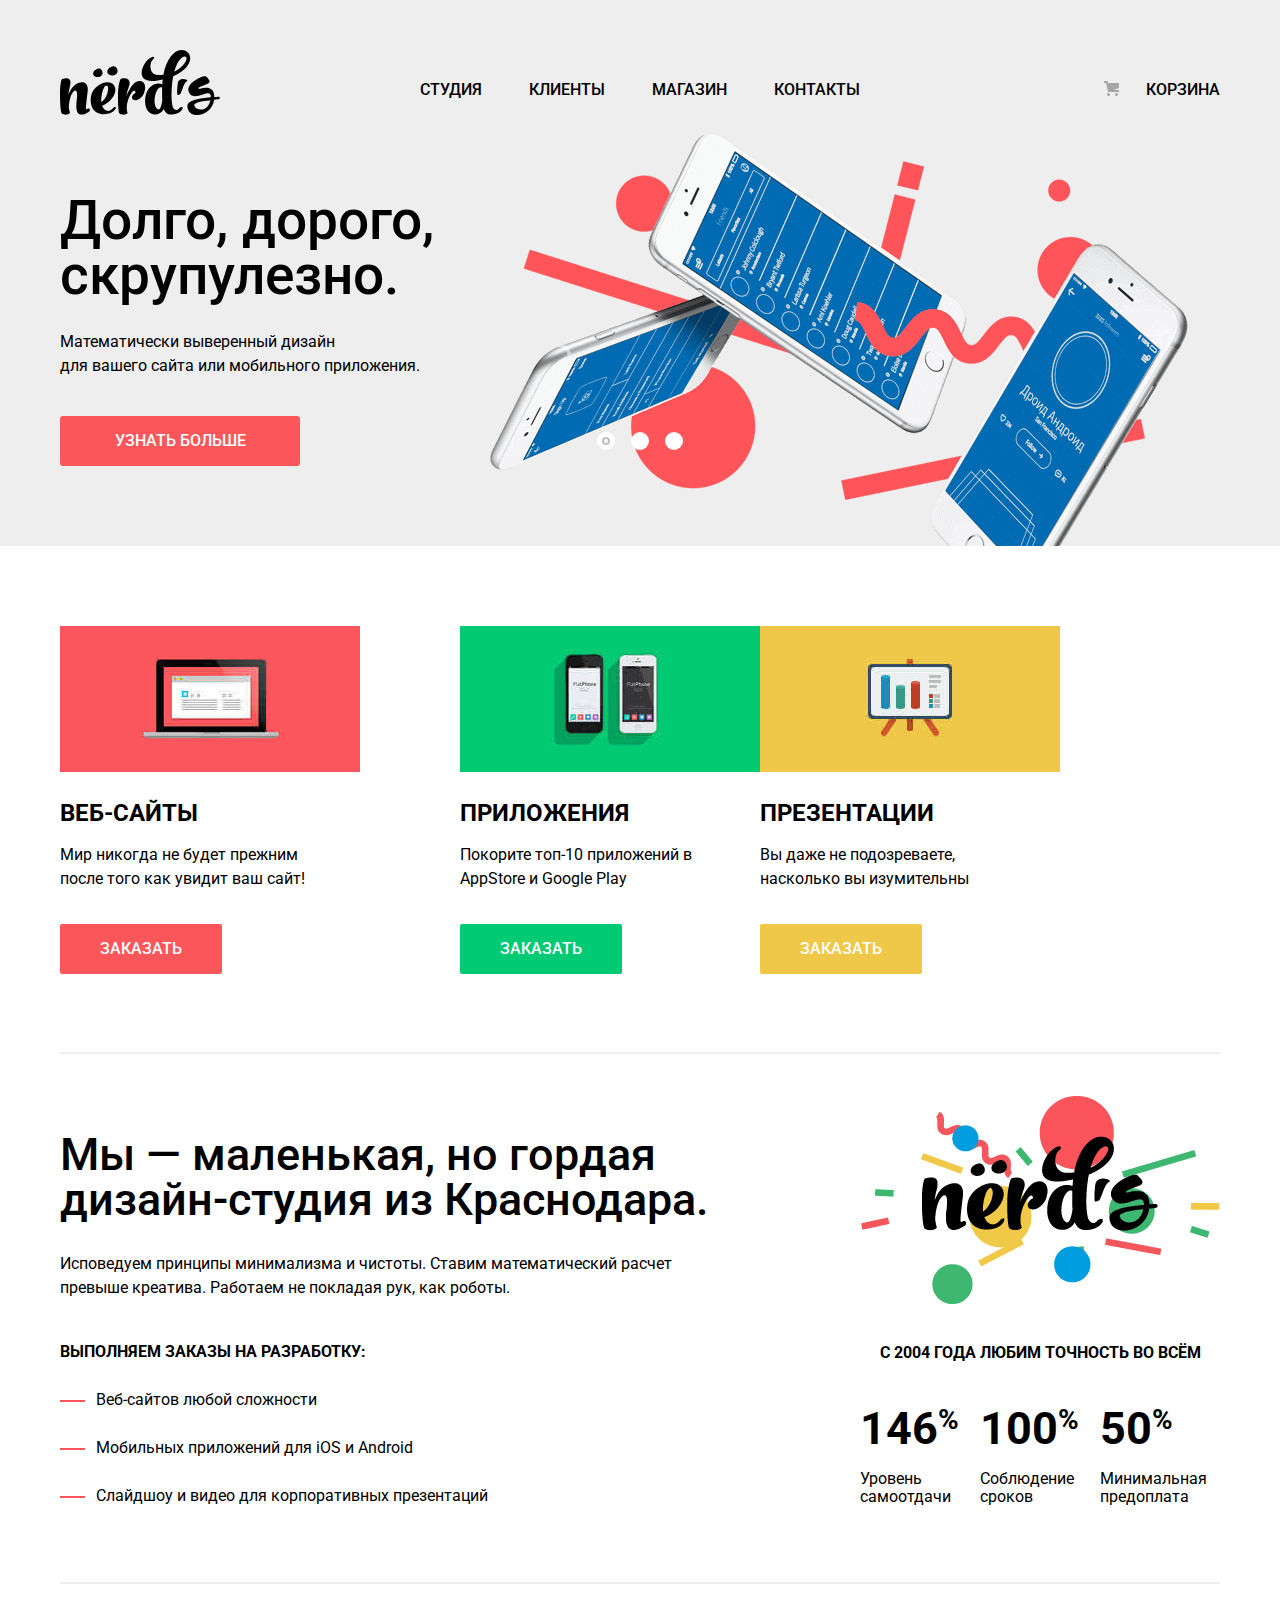
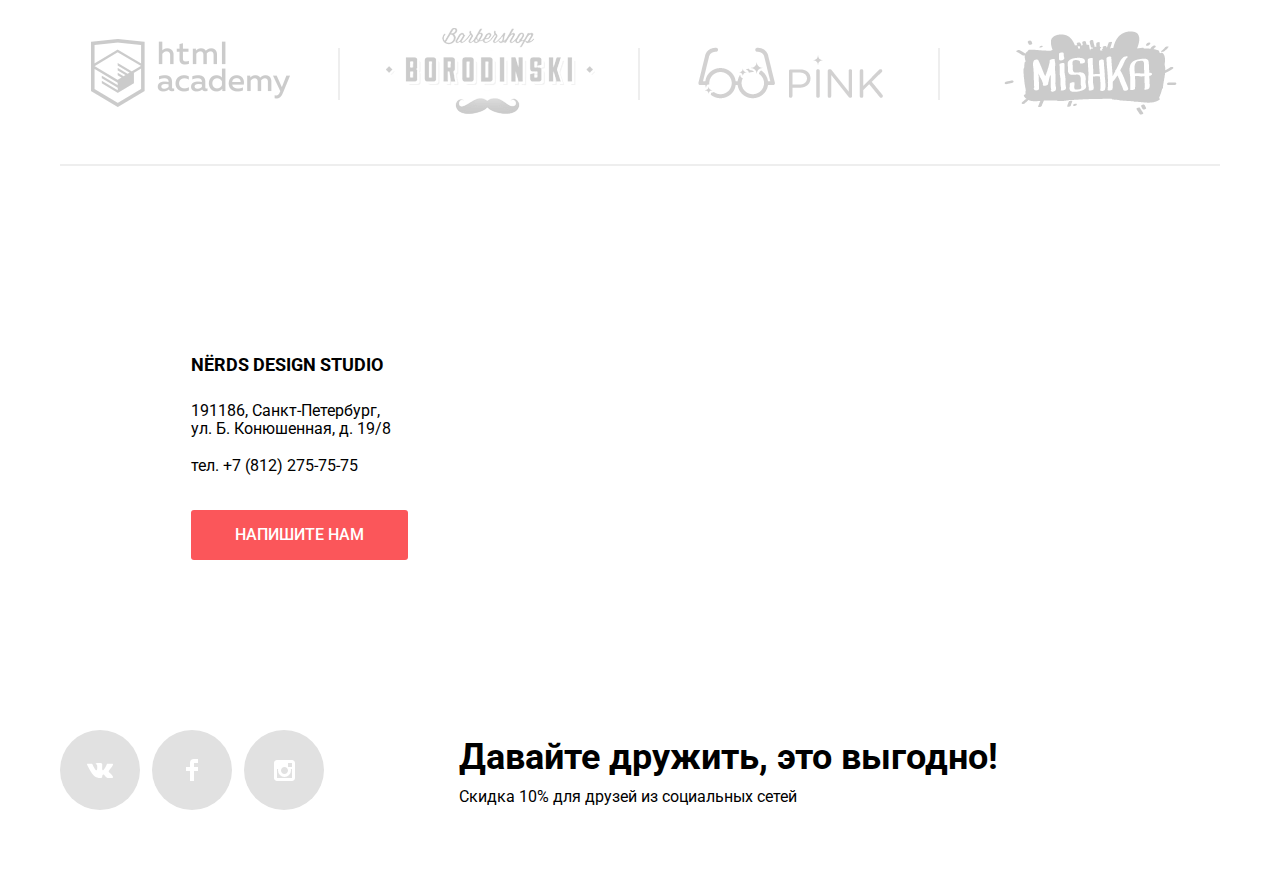
==== commit 50e10c31: "Исправление ошибок" ====
--- a/index.html
+++ b/index.html
@@ -42,9 +42,9 @@
 						<input class="visually-hidden" type="radio" id="product-2" name="toggle">
 						<input class="visually-hidden" type="radio" id="product-3" name="toggle">
 						<div class="slider-controls">
-							<label class="slider-controls-item slider-controls-item--1" for="product-1">Первый</label>
-							<label class="slider-controls-item slider-controls-item--2" for="product-2">Второй</label>
-							<label class="slider-controls-item slider-controls-item--3" for="product-3">Третий</label>
+							<label class="slider-controls-item slider-controls-item--1" for="product-1">Первый слайд</label>
+							<label class="slider-controls-item slider-controls-item--2" for="product-2">Второй слайд</label>
+							<label class="slider-controls-item slider-controls-item--3" for="product-3">Третий слайд</label>
 						</div>
 						<ul class="slider-list">
 							<li class="slider-item">
@@ -68,6 +68,7 @@
 			</div>
 			<!--Services-->
 			<section class="services">
+			  <h4 class="visually-hidden">Наша продукция</h4>
 				<section class="services-item site">
 					<img src="img/site.jpg" width="300" height="146" alt="Веб-сайты">
 					<h3 class="service-title">ВЕБ-САЙТЫ</h3>
@@ -125,6 +126,7 @@
 			</section>
 			<!--------REFERENCES-BLOCK------->
 			<section class="partners">
+				<h3 class="visually-hidden">Наши партнёры</h3>
 				<ul class="references-block">
 					<li class="references-item">
 						<a href="https://htmlacademy.ru/intensive/htmlcss" class="references-link"><img src="img/logo-academy.png" width="199" height="68" alt="html academy"></a>
@@ -142,7 +144,7 @@
 			</section>
 			<!--Map-->
 			<section class="map">
-				<img src="img/map.jpg" width="1440" height="416" alt="Карта">
+				<iframe src="https://www.google.com/maps/embed?pb=!1m18!1m12!1m3!1d676.6529804149507!2d30.32244085688115!3d59.93882007464017!2m3!1f0!2f0!3f0!3m2!1i1024!2i768!4f13.1!3m3!1m2!1s0x4696310fca5ba729%3A0xea9c53d4493c879f!2z0JHQvtC70YzRiNCw0Y8g0JrQvtC90Y7RiNC10L3QvdCw0Y8g0YPQuy4sIDE5LCDQodCw0L3QutGCLdCf0LXRgtC10YDQsdGD0YDQsywg0KDQvtGB0YHQuNGPLCAxOTExODY!5e0!3m2!1sru!2sby!4v1544727978150" width="1440" height="416" frameborder="0" style="border:0" allowfullscreen></iframe>
 				<!--Contacts-->
 				<section class="contacts">
 					<h2 class="visually-hidden">Контактная информация</h2>
@@ -156,6 +158,7 @@
 		<!--Footer-->
 		<footer class="main-footer">
 			<section class="social-networks">
+				<h3 class="visually-hidden">Социальные сети</h3>
 				<ul class="social">
 					<li>
 						<a href="#" class="social-button"><img src="img/vk-icon.svg" width="26" height="15" alt="Вконтакте"></a>
@@ -182,7 +185,7 @@
 				<div class="form-registration">
 					<div class="message-name">
 						<label for="message-name">Ваше имя:</label>
-						<input id="message-name" type="text" name="name"  placeholder="Имя Фамилия" aria-label="Поле ввода имени и фамилии">
+						<input id="message-name" type="text" name="login"  placeholder="Имя Фамилия" aria-label="Поле ввода имени и фамилии">
 					</div>
 					<div class="message-email">
 						<label for="message-email">Ваш e-mail:</label>
@@ -196,5 +199,72 @@
 				<input type="submit" id="message-submit" name="submit" class="message-submit" value="Отправить">
 			</form>
 		</section>
+		<script>
+
+			var link = document.querySelector(".btn");
+
+			var popup = document.querySelector(".modal-message");
+
+			var close = popup.querySelector(".popup-close");
+
+            var form = popup.querySelector("form");
+			var login = popup.querySelector("[name=login]");
+			var email = popup.querySelector("[name=email]");
+
+			var isStorageSupport = true;
+  			var storage = "";
+  
+  			try {
+    			storage = localStorage.getItem("login");
+  			} catch (err) {
+    		  isStorageSupport = false;
+  			}
+
+			link.addEventListener("click", function (evt) {
+            evt.preventDefault();
+            popup.classList.add("modal-show");
+      
+
+                
+    		  if (storage) {
+      			  login.value = storage;
+      			  email.focus();
+    		  }   else {
+      			  login.focus();
+    		  }
+            });
+
+            close.addEventListener("click", function (evt) {
+   			evt.preventDefault();
+    		popup.classList.remove("modal-show");
+    		popup.classList.remove("modal-error");
+  			});
+
+  			form.addEventListener("submit", function (evt) {
+    		if (!name.value || !email.value) {
+      		evt.preventDefault();
+      		console.log("Нужно ввести ваше имя и электронную почту");
+      		    popup.classList.remove("modal-error");
+      			popup.offsetWidth = popup.offsetWidth;
+      			popup.classList.add("modal-error");
+    			} else {
+      		if (isStorageSupport) {
+        	  localStorage.setItem("name", name.value);
+      			}
+   	 		}
+  			});
+
+            window.addEventListener("keydown", function (evt) {
+    			if (evt.keyCode === 27) {
+      				evt.preventDefault();
+      				if (popup.classList.contains("modal-show")) {
+        			popup.classList.remove("modal-show");
+        			popup.classList.remove("modal-error");
+      			}
+    		  }
+  			});
+
+
+		</script>
 	</body>
 </html>--- a/css/style.css
+++ b/css/style.css
@@ -35,6 +35,10 @@
   clip-path: inset(100%);
   clip: rect(0 0 0 0);
   overflow: hidden;
+}
+
+input[type="submit"] {
+  -webkit-appearance: none;
 }
 /*-------------------ЛОГОТИП--------------------*/
 .main-header {
@@ -288,6 +292,7 @@
 }
 
 .button-slider {
+  -webkit-appearance: none;
   font-size: 16px;
   line-height: 18px;
   font-weight: 500;
@@ -332,11 +337,9 @@
   margin-bottom: 58px;
 }
 
-
 .services-item:not(:nth-child(3n)) {
   margin-right: 100px;
 }
-
 
 .services-item {
   width: 300px;
@@ -355,6 +358,7 @@
 }
 
 .button {
+  -webkit-appearance: none;
   display: inline-block; 
   padding: 13px 40px; 
   font-weight: 500;   
@@ -381,8 +385,6 @@
   opacity: 0.3;
 }
 
-
-
 .button-green {
   background-color: #00ca74;
 }
@@ -397,8 +399,6 @@
 .button-green:active span {
   opacity: 0.3;
 }
-
-
 
 .button-yellow {
   background-color: #efc84a;
@@ -671,11 +671,12 @@
 .filter-input:focus + label {
   color: #283136;
 }
+
 .filter-input:disabled + label {
   color: #283136;
-
   opacity: 0.5;
 }
+
 .filter-button {
   display: inline-block;
   background-color: #eeeeee;
@@ -688,6 +689,7 @@
   vertical-align: middle;
   text-transform: uppercase;
   border: none;
+  -webkit-appearance: none;
 }
 .filter-button:hover {
   cursor: pointer;
@@ -975,11 +977,11 @@
 .triangle-up:active {
   opacity: 0.3;
 }
-.filter-sort span:hover {
+.filter-sort-links:hover {
   cursor: pointer;
   opacity: 0.6;
 }
-.filter-sort span:active {
+.filter-sort-links:active {
   opacity: 0.3;
 }
 
@@ -1109,6 +1111,7 @@
   border: none;
   border-radius: 3px;
   cursor: pointer;
+  -webkit-appearance: none;
  }
 
 .price:hover {
@@ -1264,6 +1267,7 @@
   background-color: #fb565a;
   border-radius: 3px;
   border: none;
+  -webkit-appearance: none;
 }
 .btn {
   background-color: #fb565a;
@@ -1282,7 +1286,7 @@
 
 /*-----------------------ФУТЕР----------------------*/
 .social-networks {
-  margin-top: -13px;
+  margin-top: -7px;
 }
 
 .social {
@@ -1292,11 +1296,13 @@
   display: -webkit-box;
   display: -ms-flexbox;
   display: flex;
-  padding-right: 136px;
-}
-
-.social li:not(:last-child) {
+  flex-wrap: wrap;
+  padding-right: 123px;
+}
+
+.social li {
   margin-right: 12px;
+  margin-bottom: 10px;
 }
 
 .footer-social b {
@@ -1353,6 +1359,58 @@
   opacity: 0.3;
 }
 /*========================ПОПАП==================== */
+ 
+@keyframes bounce {
+  
+ 0% { 
+transform: translate(-50%, -50%); 
+} 
+
+50% { 
+transform: translate(-50%, 10%); 
+} 
+
+70% { 
+transform: translate(-50%, 0); 
+} 
+
+90% { 
+transform: translate(-50%, 10%); 
+} 
+
+100% { 
+transform: translate(-50%, 0); 
+}
+
+}
+
+@keyframes shake {
+  0%,
+  100% {
+    transform: translateY(-50%);
+  }
+
+  0%,
+  100% {
+    transform: translateX(-50%);
+  }
+
+  10%,
+  30%,
+  50%,
+  70%,
+  90% {
+    transform: translate(-55%, -50%);
+  }
+
+  20%,
+  40%,
+  60%,
+  80% {
+    transform: translate(-45%, -50%);
+  }
+}
+
  .modal-message {
   display: none;
   position: fixed;
@@ -1366,7 +1424,16 @@
   padding-left: 100px; 
   background-color: #ffffff;  
   -webkit-box-shadow: 0 20px 40px 0 rgba(0,0,0,0.75);  
-  box-shadow: 0 20px 40px 0 rgba(0,0,0,0.75); 
+  box-shadow: 0 20px 40px 0 rgba(0,0,0,0.75);
+}
+
+.modal-show {
+  display: block;
+  animation: bounce 0.6s;
+}
+
+.modal-error {
+  animation: shake 0.2s;
 }
 
  .message-info {
@@ -1497,6 +1564,7 @@
 
 
 .popup-close {
+  -webkit-appearance: none;
   position: absolute;
   top: 80px;
   right: 90px;
@@ -1519,6 +1587,7 @@
 }
 
 .message-submit {
+  -webkit-appearance: none;
   font-size: 16px;
   line-height: 16px;
   font-weight: 500;
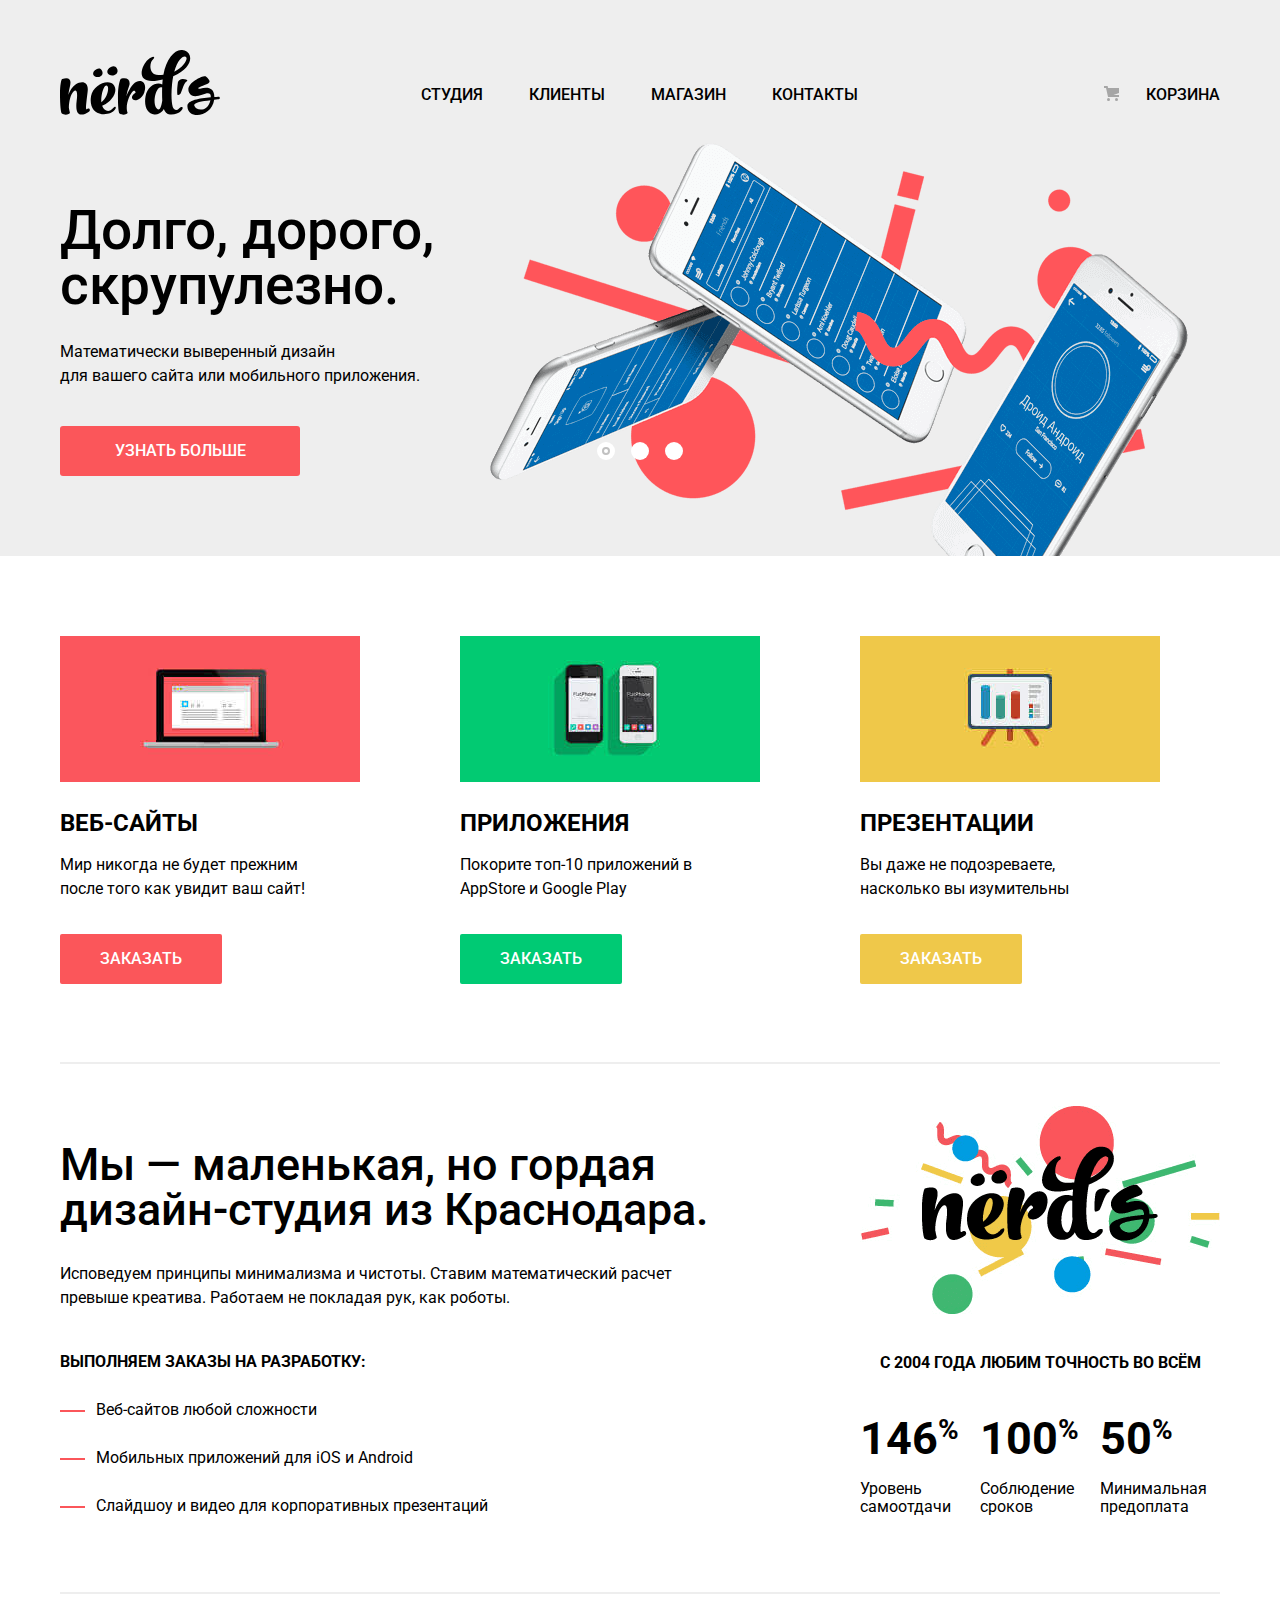
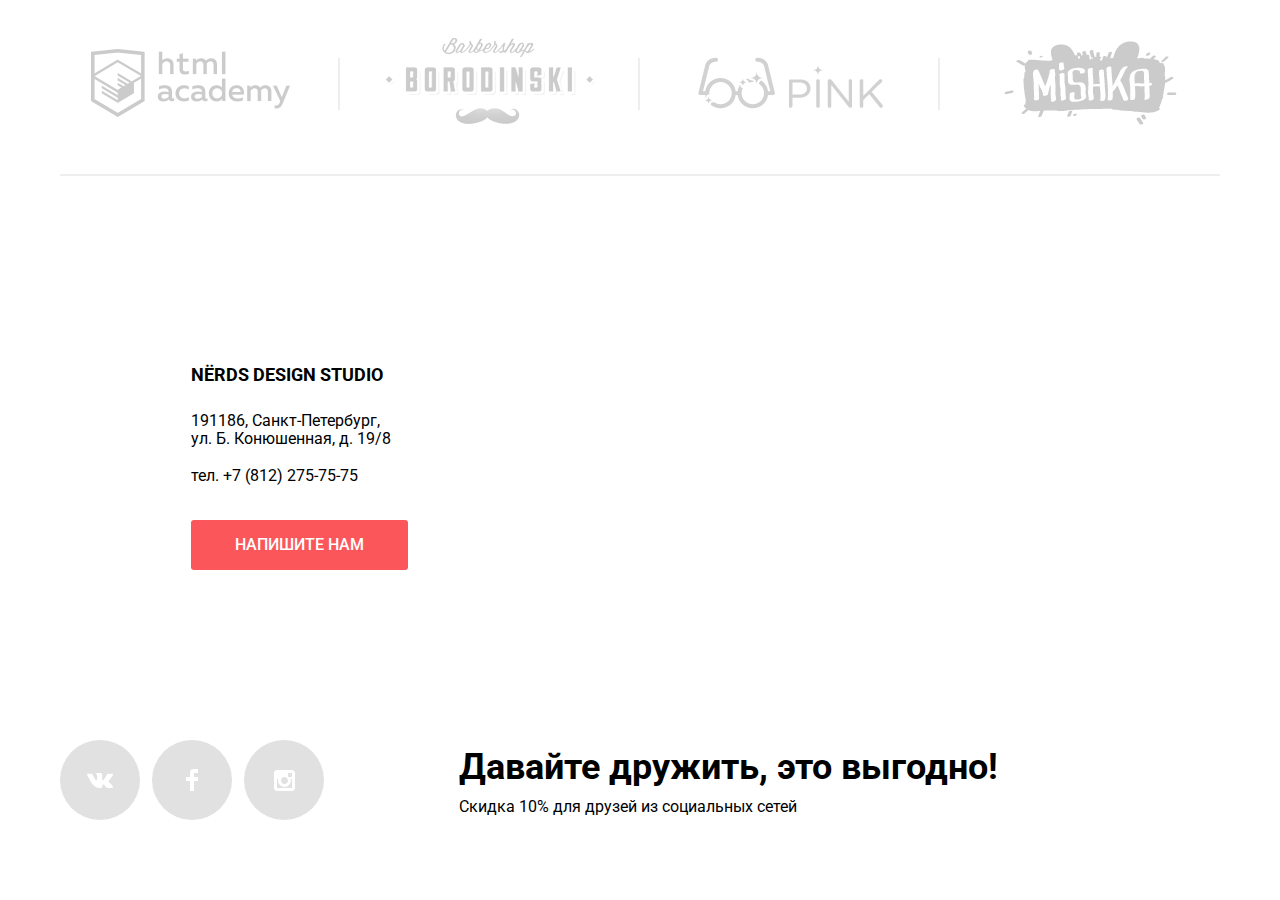
==== commit 7567ab09: "Предзащита исправлекние ошибок" ====
--- a/index.html
+++ b/index.html
@@ -11,11 +11,11 @@
 		<!--header-->
 		<header class="main-header">
 			<nav class="main-navigation">
-				<a href="index.html" class="main-header-logo">
+				<a class="page-header-logo">
 				<img src="img/nerds-logo.svg" width="160" height="65" alt="Логотип Дизайн студии «Нёрдс»"></a>
 				<ul class="site-navigation">
 					<li class="navigation-list">
-						<a>Студия</a>
+						<a href="#">Студия</a>
 					</li>
 					<li class="navigation-list">
 						<a href="#">Клиенты</a>
@@ -68,7 +68,7 @@
 			</div>
 			<!--Services-->
 			<section class="services">
-			  <h4 class="visually-hidden">Наша продукция</h4>
+				<h4 class="visually-hidden">Наша продукция</h4>
 				<section class="services-item site">
 					<img src="img/site.jpg" width="300" height="146" alt="Веб-сайты">
 					<h3 class="service-title">ВЕБ-САЙТЫ</h3>
@@ -144,7 +144,7 @@
 			</section>
 			<!--Map-->
 			<section class="map">
-				<iframe src="https://www.google.com/maps/embed?pb=!1m18!1m12!1m3!1d676.6529804149507!2d30.32244085688115!3d59.93882007464017!2m3!1f0!2f0!3f0!3m2!1i1024!2i768!4f13.1!3m3!1m2!1s0x4696310fca5ba729%3A0xea9c53d4493c879f!2z0JHQvtC70YzRiNCw0Y8g0JrQvtC90Y7RiNC10L3QvdCw0Y8g0YPQuy4sIDE5LCDQodCw0L3QutGCLdCf0LXRgtC10YDQsdGD0YDQsywg0KDQvtGB0YHQuNGPLCAxOTExODY!5e0!3m2!1sru!2sby!4v1544727978150" width="1440" height="416" frameborder="0" style="border:0" allowfullscreen></iframe>
+				<iframe src="https://www.google.com/maps/embed?pb=!1m18!1m12!1m3!1d676.6529804149507!2d30.32244085688115!3d59.93882007464017!2m3!1f0!2f0!3f0!3m2!1i1024!2i768!4f13.1!3m3!1m2!1s0x4696310fca5ba729%3A0xea9c53d4493c879f!2z0JHQvtC70YzRiNCw0Y8g0JrQvtC90Y7RiNC10L3QvdCw0Y8g0YPQuy4sIDE5LCDQodCw0L3QutGCLdCf0LXRgtC10YDQsdGD0YDQsywg0KDQvtGB0YHQuNGPLCAxOTExODY!5e0!3m2!1sru!2sby!4v1544727978150" width="1440" height="416" allowfullscreen></iframe>
 				<!--Contacts-->
 				<section class="contacts">
 					<h2 class="visually-hidden">Контактная информация</h2>
@@ -199,72 +199,6 @@
 				<input type="submit" id="message-submit" name="submit" class="message-submit" value="Отправить">
 			</form>
 		</section>
-		<script>
-
-			var link = document.querySelector(".btn");
-
-			var popup = document.querySelector(".modal-message");
-
-			var close = popup.querySelector(".popup-close");
-
-            var form = popup.querySelector("form");
-			var login = popup.querySelector("[name=login]");
-			var email = popup.querySelector("[name=email]");
-
-			var isStorageSupport = true;
-  			var storage = "";
-  
-  			try {
-    			storage = localStorage.getItem("login");
-  			} catch (err) {
-    		  isStorageSupport = false;
-  			}
-
-			link.addEventListener("click", function (evt) {
-            evt.preventDefault();
-            popup.classList.add("modal-show");
-      
-
-                
-    		  if (storage) {
-      			  login.value = storage;
-      			  email.focus();
-    		  }   else {
-      			  login.focus();
-    		  }
-            });
-
-            close.addEventListener("click", function (evt) {
-   			evt.preventDefault();
-    		popup.classList.remove("modal-show");
-    		popup.classList.remove("modal-error");
-  			});
-
-  			form.addEventListener("submit", function (evt) {
-    		if (!name.value || !email.value) {
-      		evt.preventDefault();
-      		console.log("Нужно ввести ваше имя и электронную почту");
-      		    popup.classList.remove("modal-error");
-      			popup.offsetWidth = popup.offsetWidth;
-      			popup.classList.add("modal-error");
-    			} else {
-      		if (isStorageSupport) {
-        	  localStorage.setItem("name", name.value);
-      			}
-   	 		}
-  			});
-
-            window.addEventListener("keydown", function (evt) {
-    			if (evt.keyCode === 27) {
-      				evt.preventDefault();
-      				if (popup.classList.contains("modal-show")) {
-        			popup.classList.remove("modal-show");
-        			popup.classList.remove("modal-error");
-      			}
-    		  }
-  			});
-
-
-		</script>
+		<script src="js/popup.js"></script>
 	</body>
 </html>--- a/css/style.css
+++ b/css/style.css
@@ -77,10 +77,11 @@
   color: #000000;
   background-color: #eeeeee;
   padding-top: 50px;
+  flex-wrap: wrap;
 }
 
 .site-navigation {
-  min-width: 440px;
+  width: 560px;
   margin: 0;
   padding: 0;
   display: -webkit-box;
@@ -91,8 +92,8 @@
   align-items: center;
   -webkit-box-pack: justify;
   -ms-flex-pack: justify;
-  justify-content: space-between;
-  margin-right: 45px;
+  margin-left: 78px;
+  flex-wrap: wrap;
 }
 
 .user-navigation {
@@ -106,7 +107,8 @@
   background-size: 15px 15px;
 }
 
-.navigation-list:not(:last-child) {
+.navigation-list {
+  margin-right: 46px;
  }
 
 .site-navigation,
@@ -337,7 +339,7 @@
   margin-bottom: 58px;
 }
 
-.services-item:not(:nth-child(3n)) {
+.services-item:not(:nth-of-type(3n)) {
   margin-right: 100px;
 }
 
@@ -699,7 +701,7 @@
   background-color: #d5d5d5;
   box-shadow: 0 3px rgba(0, 0, 0, 0.1) inset;
 }
-.filter-button span:active {
+.filter-button:active span {
   opacity: 0.3;
 }
 
@@ -848,6 +850,11 @@
   opacity: 1;
 }
 
+.filter-input-radio:disabled + label::before,
+.filter-input-radio:disabled + label::after {
+  opacity: 0.3;
+}
+
 
 /* ==============ОСОБЕННОСТИ============= */
 
@@ -858,9 +865,6 @@
 
  .filter-option label {
   position: relative;
-
-  display: inline-block;
-
   cursor: pointer;
   -webkit-user-select: none;
   -moz-user-select: none;
@@ -901,6 +905,10 @@
   opacity: 1;
 }
 
+.filter-input-checkbox:disabled + label::before,
+.filter-input-checkbox:disabled + label::after {
+  opacity: 0.3;
+}
 
 /*-----------------СОРТИРОВКА---------------*/
 
@@ -923,6 +931,8 @@
   display: -webkit-box;
   display: -ms-flexbox;
   display: flex;
+  width: 361px;
+  flex-wrap: wrap;
 }
 .filter-sort h2 {
   font-size: 18px;
@@ -1191,11 +1201,12 @@
   border: 2px solid #dbdbdb;
 }
 .active-navigation-link:active,
- .active-navigation-link:hover {
+.active-navigation-link:hover {
   cursor: pointer;
   background-color: #ffffff;
   border: 2px solid #dbdbdb;
   opacity: 1;
+  box-shadow: none;
 }
 
 /*=========================================================================*/
@@ -1206,6 +1217,10 @@
   width: 1440px;
   margin: 0 auto;
   margin-bottom: 68px;
+}
+
+iframe {
+  border: 0;
 }
 /*-----------------------КОНТАКТЫ-------------------*/
 .contacts {
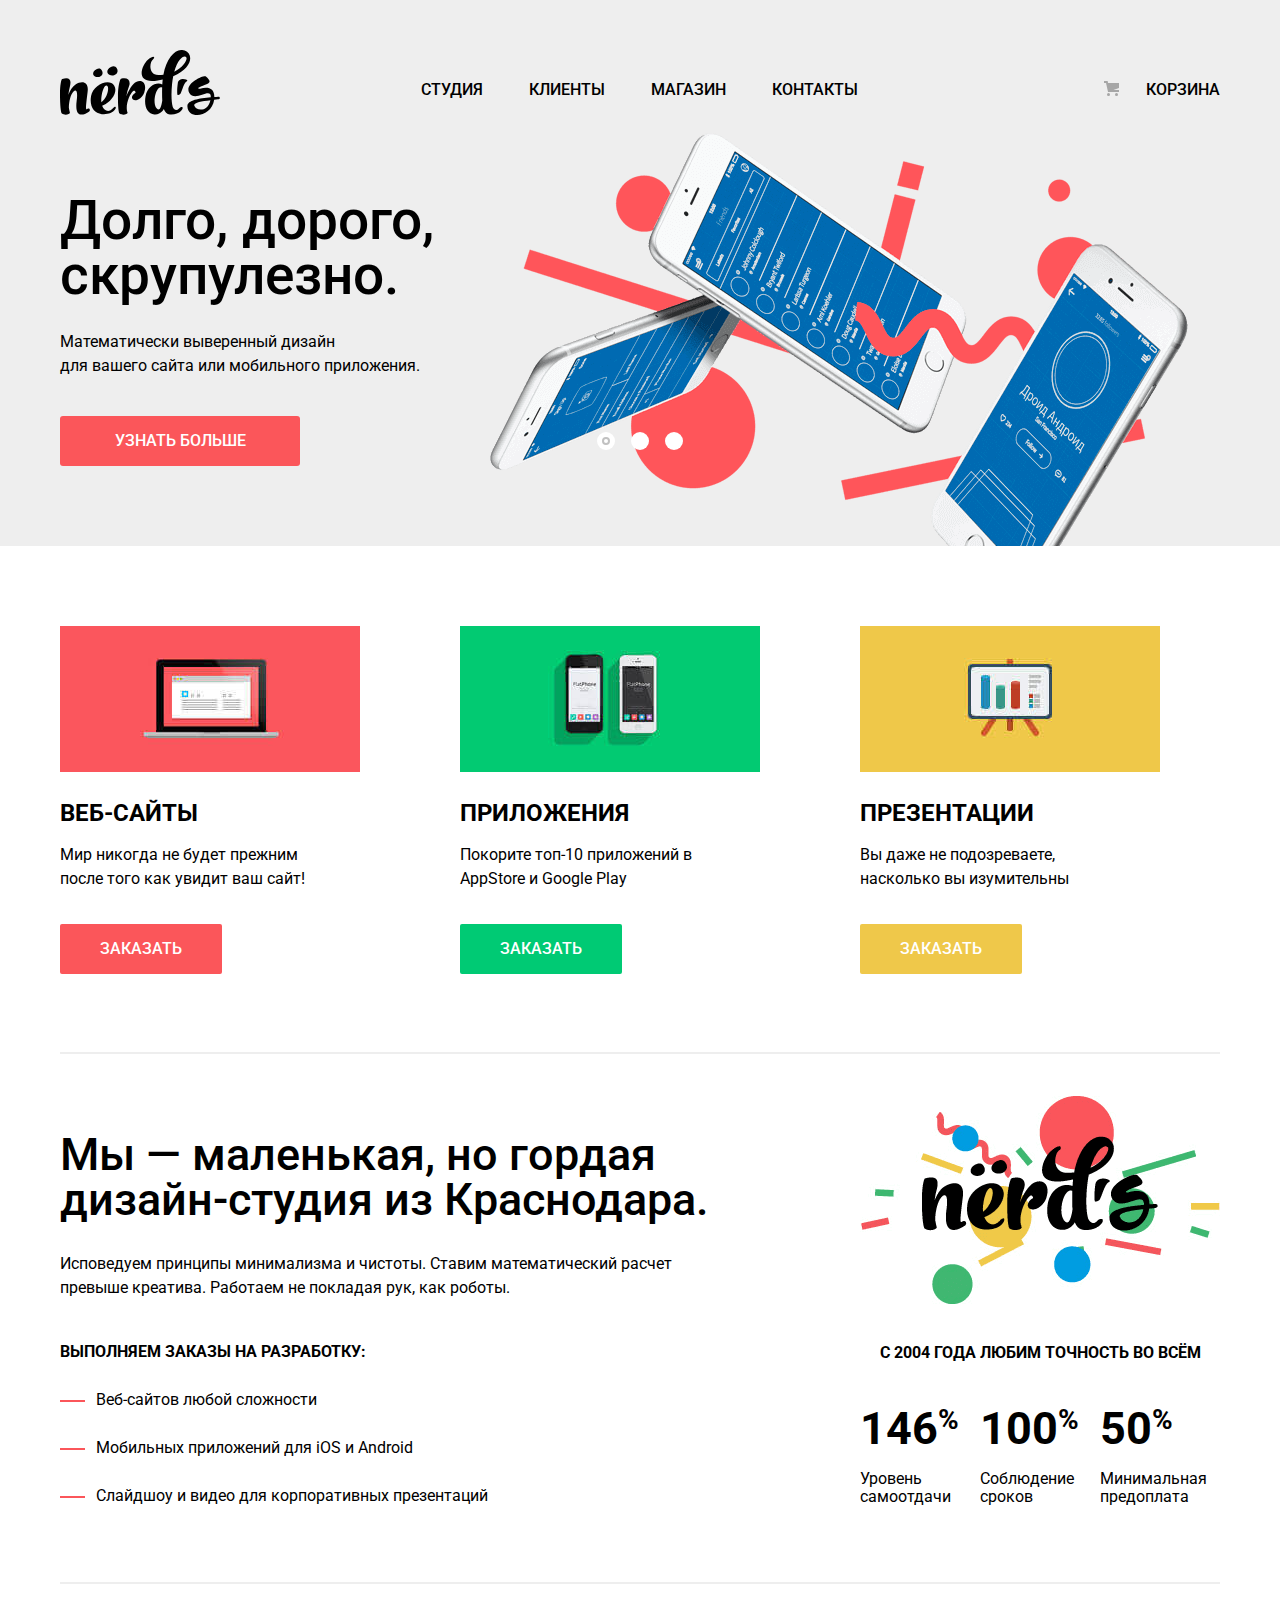
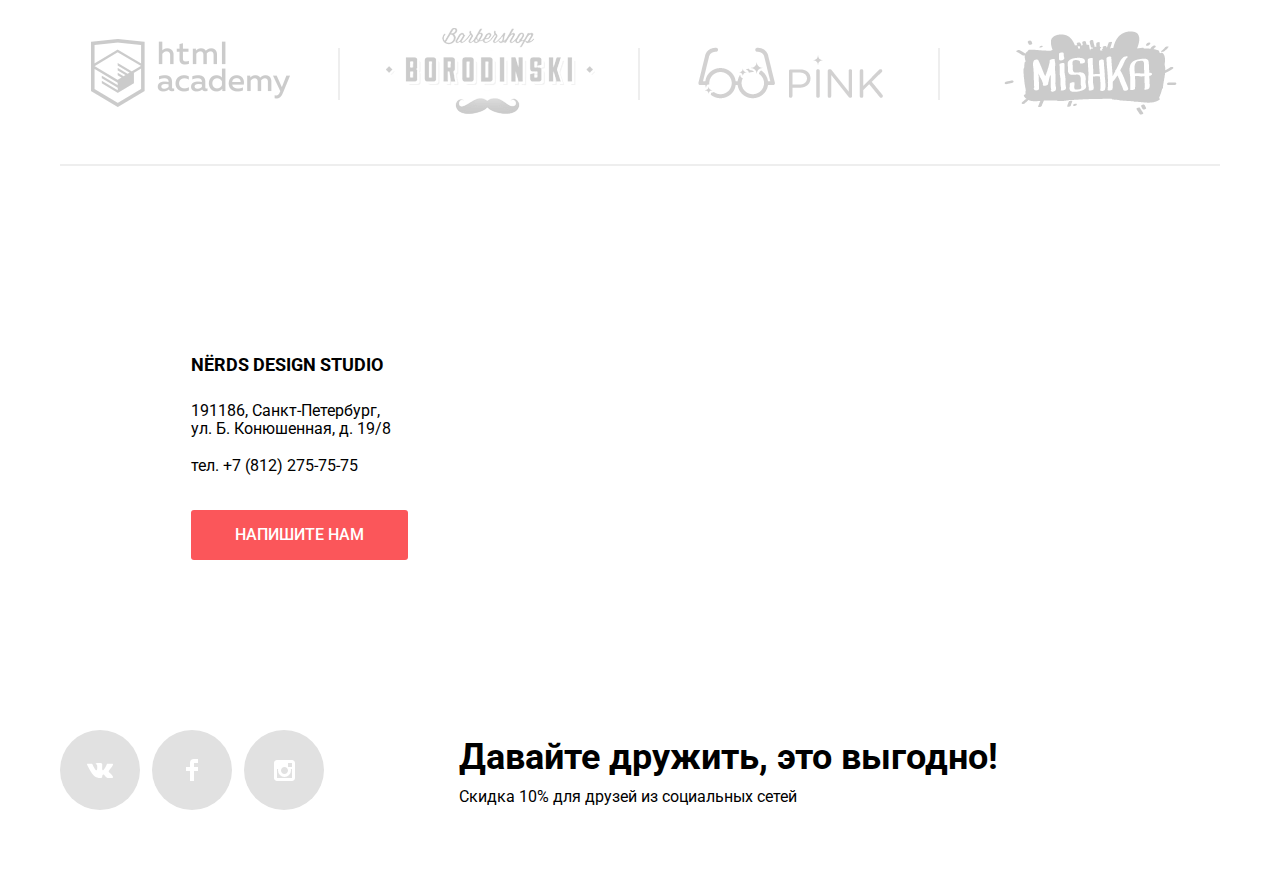
==== commit f8771764: "Исправление ошибок" ====
--- a/index.html
+++ b/index.html
@@ -175,7 +175,6 @@
 				<b>Давайте дружить, это выгодно!</b>
 				<p class="sale">Скидка 10% для друзей из социальных сетей</p>
 			</section>
-			
 		</footer>
 		<!--Form-->
 		<section class="modal-message">
--- a/css/style.css
+++ b/css/style.css
@@ -46,6 +46,11 @@
 }
 
 .main-header-logo {
+  width: 160px;
+  height: 65px;
+}
+
+.page-header-logo {
   width: 160px;
   height: 65px;
 }
@@ -187,8 +192,8 @@
 
 .slider-controls label {
   position: relative;
-  
   display: inline-block;
+  vertical-align: top;
   width: 18px;
   height: 18px;
   padding: 8px;
@@ -361,7 +366,8 @@
 
 .button {
   -webkit-appearance: none;
-  display: inline-block; 
+  display: inline-block;
+  vertical-align: top; 
   padding: 13px 40px; 
   font-weight: 500;   
   text-transform: uppercase; 
@@ -681,6 +687,8 @@
 
 .filter-button {
   display: inline-block;
+  vertical-align: top;
+  vertical-align: top;
   background-color: #eeeeee;
   color: #000000;
   padding: 17px 89px;
@@ -787,6 +795,7 @@
 
 .price-controls label {
   display: inline-block;
+  vertical-align: top;
   width: 50%;
   
   font-size: 16px;
@@ -856,6 +865,11 @@
 }
 
 
+.filter-input-radio:focus + label::before,
+.filter-input-radio:focus + label::after {
+  opacity: 1;
+}
+
 /* ==============ОСОБЕННОСТИ============= */
 
 .features-filter {
@@ -910,6 +924,11 @@
   opacity: 0.3;
 }
 
+.filter-input-checkbox:focus + label::before,
+.filter-input-checkbox:focus + label::after {
+  opacity: 1;
+}
+
 /*-----------------СОРТИРОВКА---------------*/
 
 .filter-sort {
@@ -947,6 +966,18 @@
   color: #000000;
 }
 
+.sort-links {
+  opacity: 0.3;
+}
+
+.sort-links:hover {
+  opacity: 0.6;
+}
+
+.sort-links:active {
+  opacity: 1;
+}
+
 .triangle {
   margin-left: 22px;
 }
@@ -954,8 +985,8 @@
 .triangle-down {
   margin: 0;
   padding: 0;
-  padding-left: 30px; 
-
+  padding-left: 10px; 
+  margin-right: 20px;
   background-image: url("../img/icon-down-dir.svg"); 
   background-repeat: no-repeat; 
   background-position-y: 1px; 
@@ -966,7 +997,6 @@
   margin: 0;
   padding: 0;
   padding-left: 10px; 
-
   background-image: url("../img/icon-up-dir.svg"); 
   background-repeat: no-repeat; 
   background-position-y: 1px; 
@@ -985,14 +1015,15 @@
   opacity: 0.6;
 }
 .triangle-up:active {
+  opacity: 1;
+}
+
+.triangle-up {
   opacity: 0.3;
 }
-.filter-sort-links:hover {
+
+.filter-sort-links {
   cursor: pointer;
-  opacity: 0.6;
-}
-.filter-sort-links:active {
-  opacity: 0.3;
 }
 
 
@@ -1052,7 +1083,7 @@
   opacity: 0.12;
 }
 
-.catalog-item:hover {
+ .catalog-item:hover {
   background-color: #4d4d4d;
   -webkit-box-shadow: 0 6px 15px 0 rgba(0, 1, 1, 0.25);
   box-shadow: 0 6px 15px 0 rgba(0, 1, 1, 0.25);
@@ -1068,7 +1099,8 @@
 }
 
 .card-head-item {
-  display: inline-block; 
+  display: inline-block;
+  vertical-align: top; 
   width: 14px; 
   height: 14px; 
   margin-right: 9px; 
@@ -1092,9 +1124,9 @@
   -webkit-transform: translateY(100%);
   -ms-transform: translateY(100%);
   transform: translateY(100%);
-  -webkit-transition: 0.4s all ease;
-  -o-transition: 0.4s all ease;
-  transition: 0.4s all ease;
+  -webkit-transition: 0.6s all ease;
+  -o-transition: 0.6s all ease;
+  transition: 0.6s all ease;
   position: absolute; 
   bottom: 0; 
   left: 0; 
@@ -1105,10 +1137,32 @@
   background-color: #eeeeee;
 }
 
+/* .catalog-item:focus-within,
+.catalog-item:focus,
+.catalog-item:hover {
+  background-color: #4d4d4d;
+  -webkit-box-shadow: 0 6px 15px 0 rgba(0, 1, 1, 0.25);
+  box-shadow: 0 6px 15px 0 rgba(0, 1, 1, 0.25);
+}
+
+.catalog-item:focus-within .card-head,
+.catalog-item:focus .card-head,
+.catalog-item:hover .card-head {
+  opacity: 1;
+}
+
+.catalog-item:focus-within,
+.catalog-item:focus .item,
+.catalog-item:hover .item {
+  -webkit-transform: translateY(0);
+  -ms-transform: translateY(0);
+  transform: translateY(0);
+} */
 
 /*---------------КНОПКА 9900---------------*/
  .price {
   display: inline-block;
+  vertical-align: top;
   padding: 16px 60px;  
   background-color: #fb565a;
   color: #ffffff;
@@ -1448,7 +1502,7 @@
 }
 
 .modal-error {
-  animation: shake 0.2s;
+  animation: shake 0.4s;
 }
 
  .message-info {
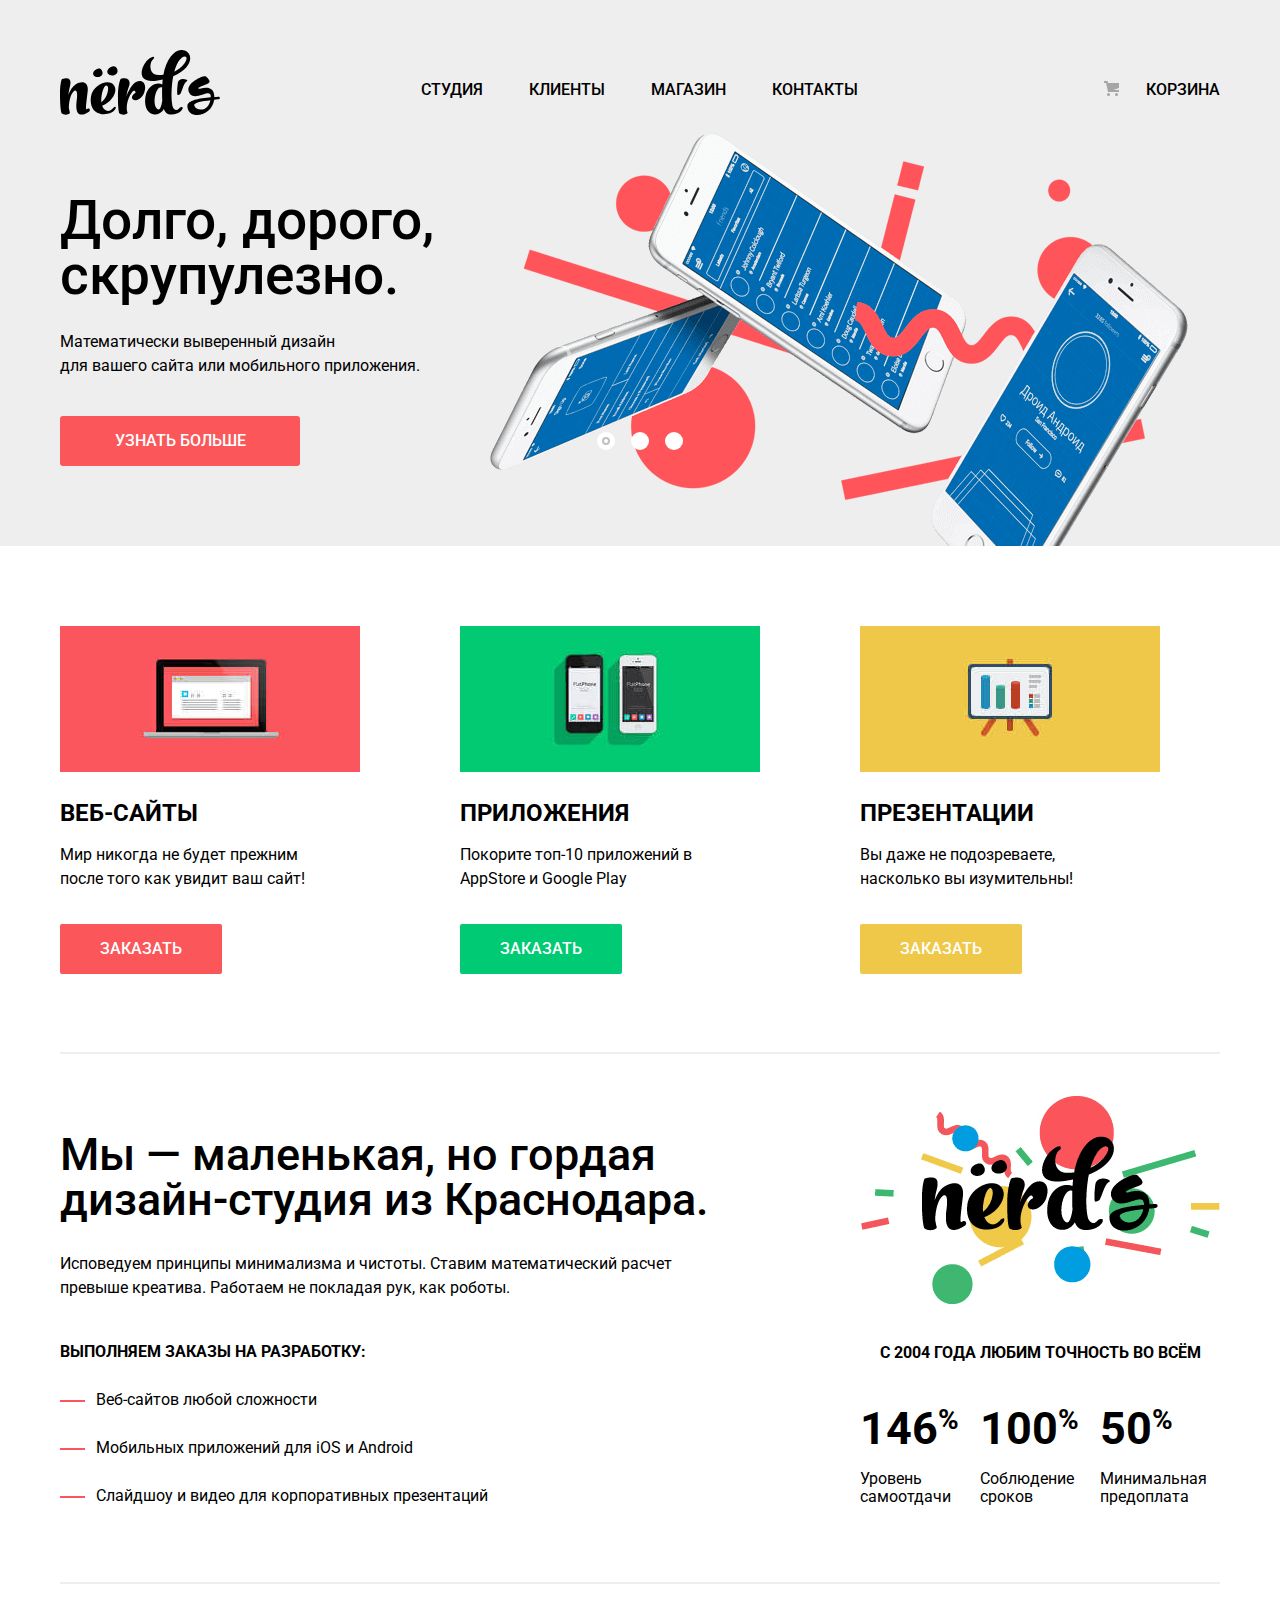
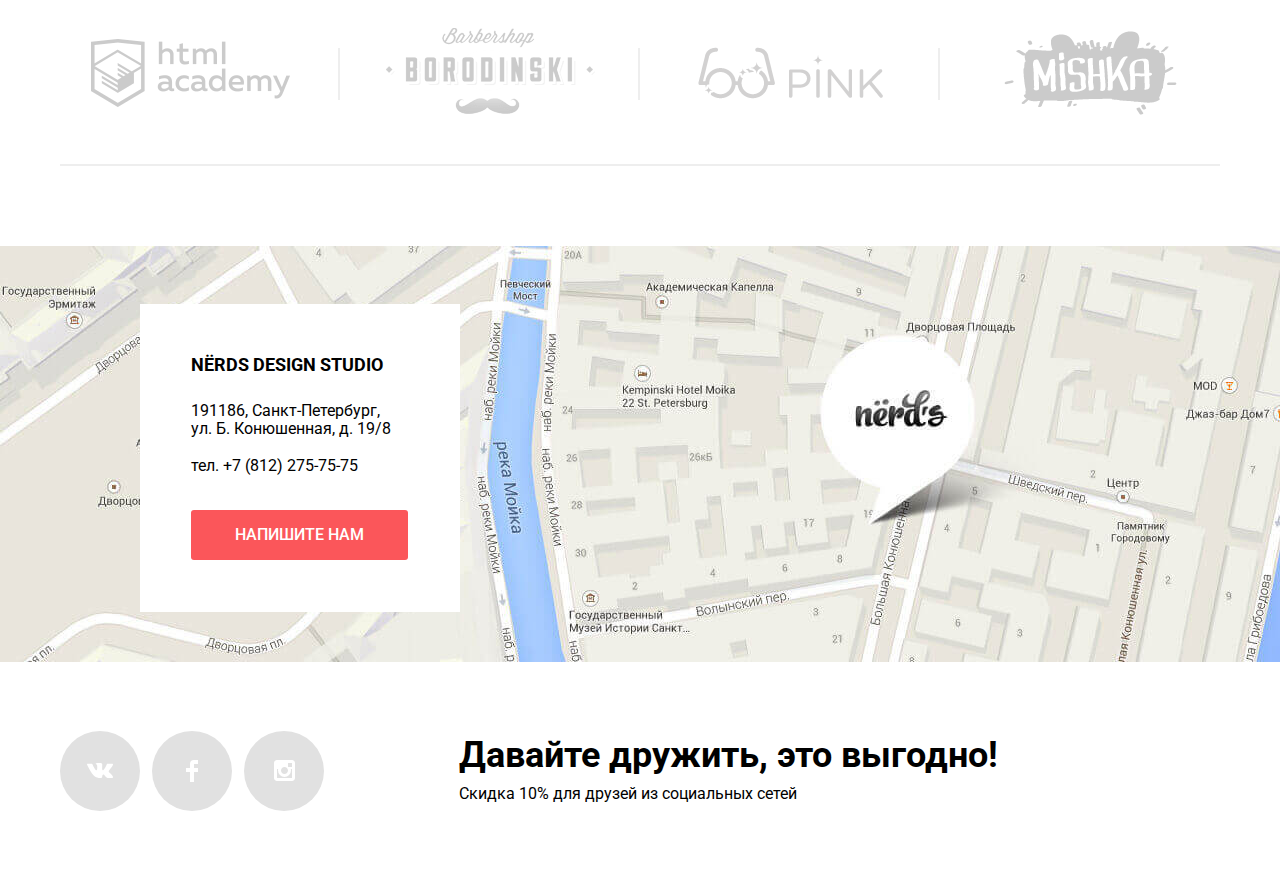
==== commit d867ac4d: "Защита" ====
--- a/index.html
+++ b/index.html
@@ -5,7 +5,7 @@
 		<title>HTML Academy: Нёрдс</title>
 		<link href="https://fonts.googleapis.com/css?family=Roboto:400,500,700&amp;subset=cyrillic" rel="stylesheet">
 		<link href="css/normalize.css" rel="stylesheet">
-		<link href="css/style.css" rel="stylesheet">
+		<link href="css/minifier.css" rel="stylesheet">
 	</head>
 	<body>
 		<!--header-->
@@ -30,7 +30,6 @@
 				<a href="#" class="user-navigation">Корзина</a>
 			</nav>
 		</header>
-		
 		<!--Main-->
 		<main class="main-container">
 			<h1 class="visually-hidden">Дизайн студия «Нёрдс»</h1>
@@ -70,21 +69,21 @@
 			<section class="services">
 				<h4 class="visually-hidden">Наша продукция</h4>
 				<section class="services-item site">
-					<img src="img/site.jpg" width="300" height="146" alt="Веб-сайты">
+					<div class="background-site"> </div>
 					<h3 class="service-title">ВЕБ-САЙТЫ</h3>
-					<p class="service-content">Мир никогда не будет прежним<br> после того как увидит ваш сайт!</p>
+					<p class="service-content">Мир никогда не будет прежним после того как увидит ваш сайт!</p>
 					<a href="catalog.html" class="button button-red"><span>Заказать</span></a>
 				</section>
 				<section class="services-item app">
-					<img src="img/app.jpg" width="300" height="146" alt="Приложения">
+					<div class="background-app"> </div>
 					<h3 class="service-title">ПРИЛОЖЕНИЯ</h3>
-					<p class="service-content">Покорите топ-10 приложений в<br> AppStore и Google Play</p>
+					<p class="service-content">Покорите топ-10 приложений в AppStore и Google Play</p>
 					<a href="catalog.html" class="button button-green"><span>Заказать</span></a>
 				</section>
 				<section class="services-item presentation">
-					<img src="img/presentation.jpg" width="300" height="146" alt="Презентации">
+					<div class="background-presentation"> </div>
 					<h3 class="service-title">ПРЕЗЕНТАЦИИ</h3>
-					<p class="service-content">Вы даже не подозреваете,<br>насколько вы изумительны</p>
+					<p class="service-content">Вы даже не подозреваете, насколько вы изумительны!</p>
 					<a href="catalog.html" class="button button-yellow"><span>Заказать</span></a>
 				</section>
 			</section>
@@ -198,6 +197,6 @@
 				<input type="submit" id="message-submit" name="submit" class="message-submit" value="Отправить">
 			</form>
 		</section>
-		<script src="js/popup.js"></script>
+		<script src="js/code.min.js"></script>
 	</body>
 </html>--- a/css/minifier.css
+++ b/css/minifier.css
@@ -0,0 +1 @@
+.button-slider,a{text-decoration:none;text-transform:uppercase}.button,.button-slider,.filter-form legend,.info h2,a{text-transform:uppercase}.contacts,.message-email,.message-name{-webkit-box-orient:vertical;-webkit-box-direction:normal}body{min-width:1200px;margin:0;padding:0;font-family:Roboto,Arial,sans-serif;font-size:16px;line-height:24px;font-weight:400;background-color:#fff}.full-screen,.main-header,.main-navigation,.slider{background-color:#eee}img{max-width:100%;height:auto}.visually-hidden:not(:focus):not(:active),input[type=checkbox].visually-hidden,input[type=radio].visually-hidden{position:absolute;width:1px;height:1px;margin:-1px;border:0;padding:0;white-space:nowrap;-webkit-clip-path:inset(100%);clip-path:inset(100%);clip:rect(0 0 0 0);overflow:hidden}input[type=submit]{-webkit-appearance:none}.main-header-logo,.page-header-logo{width:160px;height:65px}.main-header-logo img:hover{opacity:.8}.button-green:active span,.button-red:active span,.button-yellow:active span,.main-header-logo img:active{opacity:.3}.main-navigation{display:-webkit-box;display:-ms-flexbox;display:flex;-webkit-box-pack:justify;-ms-flex-pack:justify;justify-content:space-between;-webkit-box-align:center;-ms-flex-align:center;align-items:center;width:1160px;margin:0 auto;font-size:16px;line-height:30px;font-weight:500;color:#000;padding-top:50px;flex-wrap:wrap}.site-navigation{width:560px;margin:0 0 0 78px;padding:0;display:-webkit-box;display:-ms-flexbox;display:flex;-webkit-box-align:center;-ms-flex-align:center;align-items:center;-webkit-box-pack:justify;-ms-flex-pack:justify;flex-wrap:wrap}.user-navigation{margin:0;padding:0 0 0 42px;background-image:url(../img/cart-icon.svg);background-repeat:no-repeat;background-position-y:20px;background-size:15px 15px}.navigation-list{margin-right:46px}.site-navigation,.user-navigation{list-style:none;padding-top:14px}.site-navigation a,.user-navigation{color:#000}.site-navigation a:hover,.user-navigation:hover{color:#fb565a}.site-navigation a:active,.user-navigation:active{color:#000;opacity:.3}.navigation-link{padding-bottom:10px;border-bottom:2px solid red}a.navigation-link:hover{opacity:1;color:#000}.full-screen{margin-bottom:80px}.slider{width:1160px;margin:0 auto;padding:0 20px;position:relative}.container{margin:0 auto;-webkit-box-sizing:border-box;box-sizing:border-box}.slider-controls{position:absolute;left:50%;bottom:104px;z-index:100;width:160px;height:18px;text-align:center;font-size:0;-webkit-transform:translateX(-50%);-ms-transform:translateX(-50%);transform:translateX(-50%)}.slider-controls label{position:relative;display:inline-block;vertical-align:top;width:18px;height:18px;padding:8px;border-radius:50%;cursor:pointer}.button,.filter-button{vertical-align:middle;text-align:center;-webkit-appearance:none}.slider-controls label::after{content:"";position:absolute;top:8px;left:8px;z-index:1;width:18px;height:18px;background:#fff;border-radius:50%}.slider-list{margin:0;padding:0;list-style:none}.slider-item{display:none;padding:78px 0 80px}.slider-item:nth-child(1){background-image:url(../img/slide1.png);background-repeat:no-repeat;background-position:93% 18px}.slider-item:nth-child(2){background-image:url(../img/slide2.png);background-repeat:no-repeat;background-position:100% 0}.slider-item:nth-child(3){background-image:url(../img/slide3.png);background-repeat:no-repeat;background-position:100% 20px}#product-1:checked~.slider-list .slider-item:nth-child(1),#product-2:checked~.slider-list .slider-item:nth-child(2),#product-3:checked~.slider-list .slider-item:nth-child(3){display:block}#product-1:checked~.slider-controls .slider-controls-item--1::before,#product-2:checked~.slider-controls .slider-controls-item--2::before,#product-3:checked~.slider-controls .slider-controls-item--3::before{content:"";position:absolute;left:50%;top:50%;z-index:2;width:4px;height:4px;margin:-4px;background-color:inherit;border:2px solid #c1c1c1;border-radius:50%}.slider-item h3{max-width:600px;margin:0 0 27px;font-size:55px;line-height:55px;font-weight:500}.slider-item p{font-size:16px;line-height:24px;font-weight:400;max-width:430px;margin:0 0 38px}.button-slider{-webkit-appearance:none;font-size:16px;line-height:18px;font-weight:500;display:block;width:240px;padding:16px 0;color:#fff;text-align:center;background-color:#fb565a;border-radius:3px;border:none}.info,.services{display:-webkit-box;display:-ms-flexbox}.info,.references-block{border-top:2px solid #eee}.button-slider:focus,.button-slider:hover{background-color:#e74246}.button-slider:active{background-color:#d7373b;color:rgba(255,255,255,.3);-webkit-box-shadow:0 3px rgba(0,0,0,.1) inset;box-shadow:0 3px rgba(0,0,0,.1) inset}.button-green:active,.button-red:active{-webkit-box-shadow:0 3px rgba(0,0,0,.1) inset}.services{color:#000;background-color:#fff;width:1160px;margin:0 auto 58px;display:flex;-ms-flex-wrap:wrap;flex-wrap:wrap;padding:0;list-style:none}.info,.list{-webkit-box-pack:justify}.services-item:not(:nth-of-type(3n)){margin-right:100px}.services-item{width:300px;margin:0 0 20px;padding:0;background-repeat:no-repeat;background-position:0 0}.background-site{background-color:#fb565a;background-image:url(../img/site.jpg);height:146px}.background-app{background-color:#00ca74;background-image:url(../img/app.jpg);height:146px}.background-presentation{background-color:#efc849;background-image:url(../img/presentation.jpg);height:146px}.services h3{font-size:24px;line-height:21px;font-weight:700;margin-bottom:19px;padding-top:7px}.service-content{width:278px;margin-bottom:33px}.button{display:inline-block;padding:13px 40px;font-weight:500;border-radius:2px;color:#fff}.button-red{background-color:#fb565a}.button-red:hover{background-color:#e74246}.button-red:active{background-color:#d7373b;box-shadow:0 3px rgba(0,0,0,.1) inset}.button-green{background-color:#00ca74}.button-green:hover{background-color:#00bc6c}.button-green:active{background-color:#00aa62;box-shadow:0 3px rgba(0,0,0,.1) inset}.button-yellow{background-color:#efc84a}.button-yellow:hover{background-color:#eab534}.button-yellow:active{background-color:#e5a722;-webkit-box-shadow:0 3px rgba(0,0,0,.1) inset;box-shadow:0 3px rgba(0,0,0,.1) inset}.info{position:relative;width:1160px;margin:0 auto 62px;display:flex;-ms-flex-pack:justify;justify-content:space-between}.list,.references-block{display:-webkit-box;display:-ms-flexbox;list-style:none}.info-title{font-size:45px;line-height:45px;font-weight:500;margin-bottom:30px;margin-top:78px}.description-service p,.info h2{line-height:24px;font-size:16px}.service-list{width:660px;margin:0;padding:0}.list-item{padding:0;margin:12px 0 0;width:460px;list-style:none}.nerds{width:360px;margin:0;padding:0}.info h2{margin:0;font-weight:700}.description-service{margin-bottom:40px}.list-item li::before{content:"";position:absolute;width:25px;height:2px;background-color:#fb565a;top:50%;left:0}.info-item,.list{width:360px}.filter-button,.title{background-color:#eee}.list-item li{position:relative;font-size:16px;line-height:48px;font-weight:400;padding-left:36px}.info-item img{margin-top:42px;margin-bottom:30px}.info-item h2{text-align:center;font-size:16px;line-height:24px;font-weight:700;margin-bottom:43px}.info-list{margin-bottom:19px}.info-item strong{font-size:45px;line-height:10px;font-weight:700}.info-item sup{font-size:28px;top:-15px}.list{padding:0;display:flex;-ms-flex-pack:justify;justify-content:space-between;flex-wrap:wrap;margin-bottom:-17px}.list li{width:120px;font-size:16px}.info-text{font-size:16px;line-height:18px}.partners{width:1160px;margin:0 auto 80px;position:relative}.references-block{border-bottom:2px solid #eee;margin:0 auto;display:flex;-webkit-box-pack:justify;-ms-flex-pack:justify;justify-content:space-between;-ms-flex-wrap:wrap;flex-wrap:wrap;-webkit-box-align:center;-ms-flex-align:center;align-items:center;padding:44px 0 40px}.filter-sort,.references-item{display:-webkit-box;display:-ms-flexbox}.references-item{position:relative;display:flex;-webkit-box-pack:center;-ms-flex-pack:center;justify-content:center;-webkit-box-align:center;-ms-flex-align:center;align-items:center;width:260px;height:96px}.references-item:not(:nth-child(4n))::after{content:"";position:absolute;right:-20px;top:20px;width:2px;height:52px;background-color:#eee}.references-block img{opacity:.2}.references-block img:hover{opacity:1}.references-block img:active{opacity:.1}.title h1{margin:0 0 57px;font-size:55px;line-height:55px;font-weight:500;padding:75px 75px 111px;text-align:center}.filter-form{width:261px}.filter-form fieldset{border:0;padding:0}.filter-form legend{font-size:18px;line-height:10px;font-weight:700}.price-title{margin-bottom:56px}.filter-form ul{padding-left:35px;list-style:none;line-height:40px}.filter-form label{font-size:16px;line-height:20px;font-weight:400}.filter-input:focus+label,.filter-input:hover+label{color:#283136}.filter-input:disabled+label{color:#283136;opacity:.5}.filter-button{display:inline-block;color:#000;padding:17px 89px;font-size:16px;line-height:18px;font-weight:500;text-transform:uppercase;border:none}.filter-sort h2,.price-filter legend{font-weight:700;text-transform:uppercase}.filter-button:hover{cursor:pointer;background-color:#dfdfdf}.filter-button:active{background-color:#d5d5d5;box-shadow:0 3px rgba(0,0,0,.1) inset}.filter-button:active span{opacity:.3}.price-filter{margin:9px 0 0;padding:0;border:none;width:260px}.price-slider{width:260px;margin-top:56px}.price-filter legend{font-size:18px;line-height:10px}.range-slider{position:relative;height:41px;margin-bottom:15px;padding-top:39px;padding-right:20px;padding-left:20px;background-color:#f1f1f1;border-radius:5px}.range-slider .scale{height:2px;background:#d7dcde}.range-slider .way{height:2px;background:#00ca74}.way{margin-left:0;width:70%}.range-slider .toggle{position:absolute;top:31px;left:0;width:4px;height:4px;padding:0;border:8px solid #fff;background-color:#ababab;-webkit-box-shadow:0 2px 1px 0 #cfcfcf;box-shadow:0 2px 1px 0 #cfcfcf;border-radius:50%;cursor:pointer}.range-slider .toggle-min{left:18px}.range-slider .toggle-max{left:160px}.price-controls{font-size:0}.price-controls label{display:inline-block;vertical-align:top;width:50%;font-size:16px;text-transform:uppercase}.price-controls input{width:60px;padding:8px 10px;margin-left:10px;font-family:Roboto,Arial,sans-serif;font-size:16px;text-align:center;color:#283136;border:none;border-radius:5px;background:#f1f1f1}.filter-input-radio+label::before,.filter-input-radio:checked+label::after{content:"";position:absolute;top:-4px;left:-36px;width:25px;height:25px;background-repeat:no-repeat;background-position:0 0;opacity:.4}.triangle-down,.triangle-up{padding:0 0 0 11px;background-position-y:1px;background-size:11px 10px}.max-price{text-align:right}.grid-filter{margin-top:67px}.filter-input-radio+label::before{background-image:url(../img/radio-off.svg)}.filter-input-radio:checked+label::after{background-image:url(../img/radio-on.svg)}.filter-input-radio:hover+label::after,.filter-input-radio:hover+label::before{opacity:1}.filter-input-radio:disabled+label::after,.filter-input-radio:disabled+label::before{opacity:.3}.filter-input-radio:focus+label::after,.filter-input-radio:focus+label::before{opacity:1}.features-filter{margin-top:28px;margin-bottom:25px}.filter-option label{position:relative;cursor:pointer;-webkit-user-select:none;-moz-user-select:none;-ms-user-select:none;user-select:none}.filter-input-checkbox+label::before,.filter-input-checkbox:checked+label::after{content:"";position:absolute;top:-4px;left:-36px;height:23px;opacity:.4;background-position:0 0;background-repeat:no-repeat}.filter-input-checkbox+label::before{width:23px;background-image:url(../img/checkbox-off.svg)}.filter-input-checkbox:checked+label::after{width:27px;background-image:url(../img/checkbox-on.svg)}.filter-input-checkbox+label:hover::after,.filter-input-checkbox+label:hover::before{opacity:1}.filter-input-checkbox:disabled+label::after,.filter-input-checkbox:disabled+label::before{opacity:.3}.filter-input-checkbox:focus+label::after,.filter-input-checkbox:focus+label::before{opacity:1}.filter-sort{margin-bottom:51px;display:flex;-webkit-box-pack:justify;-ms-flex-pack:justify;justify-content:space-between;-webkit-box-align:center;-ms-flex-align:center;align-items:center}.catalog-columns,.filter-links{display:-webkit-box;display:-ms-flexbox}.filter-sort-links:not(:last-child){margin-right:26px}.filter-links{display:flex;width:361px;flex-wrap:wrap}.filter-sort h2{font-size:18px;line-height:18px;margin:0}.filter-sort a{font-size:14px;line-height:18px;font-weight:400;color:#000}.sort-links{opacity:.3}.sort-links:hover{opacity:.6}.sort-links:active{opacity:1}.triangle{margin-left:22px}.triangle-down{margin:0 18px 0 0;background-image:url(../img/icon-down-dir.svg);background-repeat:no-repeat;opacity:1}.triangle-up:hover{cursor:pointer;opacity:.6}.triangle-up:active{opacity:1}.triangle-up{margin:0;background-image:url(../img/icon-up-dir.svg);background-repeat:no-repeat;opacity:.3}.catalog-columns{width:1160px;margin:0 auto;display:flex;-webkit-box-pack:justify;-ms-flex-pack:justify;justify-content:space-between}.sort-and-catalog{width:760px}.catalog-item{overflow:hidden;position:relative;width:360px;height:616px;margin-bottom:33px;background-color:#fff}.catalog-item:nth-child(2n){margin-right:0}.catalog-list{display:-webkit-box;display:-ms-flexbox;display:flex;-ms-flex-wrap:wrap;flex-wrap:wrap;-webkit-box-pack:justify;-ms-flex-pack:justify;justify-content:space-between;padding:0;margin:0 0 26px;list-style:none}.card-head{-webkit-transition:.4s all ease;-o-transition:.4s all ease;transition:.4s all ease;height:29px;padding-top:12px;padding-left:16px;font-size:0;background-color:#4d4d4d;opacity:.12}.catalog-item:hover{background-color:#4d4d4d;-webkit-box-shadow:0 6px 15px 0 rgba(0,1,1,.25);box-shadow:0 6px 15px 0 rgba(0,1,1,.25)}.catalog-item:hover .card-head{opacity:1}.catalog-item:hover .item{-webkit-transform:translateY(0);-ms-transform:translateY(0);transform:translateY(0)}.card-head-item{display:inline-block;vertical-align:top;width:14px;height:14px;margin-right:9px;background-color:#fff;border-radius:50%}.item,.navigation-pages-link{text-align:center;width:100%}.catalog-item h3{margin:0;font-size:18px;line-height:30px;font-weight:700}.catalog-item p{margin-bottom:30px;font-size:16px;line-height:18px;font-weight:400}.navigation-pages-item,.price{font-size:16px;font-weight:500}.item{-webkit-transform:translateY(100%);-ms-transform:translateY(100%);transform:translateY(100%);-webkit-transition:.6s all ease;-o-transition:.6s all ease;transition:.6s all ease;position:absolute;bottom:0;left:0;padding-top:28px;padding-bottom:50px;background-color:#eee}.price{display:inline-block;padding:16px 60px;background-color:#fb565a;color:#fff;line-height:18px;text-align:center;vertical-align:middle;text-transform:uppercase;border:none;border-radius:3px;cursor:pointer;-webkit-appearance:none}.price:hover{background-color:#e74246}.price:active{color:#fff;background-color:#d7373b;box-shadow:0 3px rgba(0,0,0,.1) inset}.navigation-pages-item{min-width:50px;height:50px;background-color:#eee}.navigation-pages-link:hover{background-color:#dfdfdf}.navigation-pages-link:active{background-color:#d5d5d5;color:#000;opacity:.3;box-shadow:0 3px rgba(0,0,0,.1) inset}.navigation-pages-item:not(:last-child){margin-right:11px}.navigation-pages-item:last-child{min-width:260px}.navigation-pages-link{height:100%;margin:auto;padding:5px;-webkit-box-sizing:border-box;box-sizing:border-box;display:-webkit-box;display:-ms-flexbox;display:flex;-webkit-box-align:center;-ms-flex-align:center;align-items:center;-webkit-box-pack:center;-ms-flex-pack:center;justify-content:center;color:#000}.navigation-pages-items{list-style:none;display:-webkit-box;display:-ms-flexbox;display:flex;padding:0;margin:0 0 60px}.contacts,.social{display:-webkit-box;display:-ms-flexbox}.active-navigation-link{background-color:#fff;border:2px solid #dbdbdb}.active-navigation-link:active,.active-navigation-link:hover{background-color:#fff;border:2px solid #dbdbdb;opacity:1;box-shadow:none}.btn:active span,.social-button:active img{opacity:.3}.map{position:relative;width:1440px;margin:0 auto 68px;background-image:url(../img/map.jpg);background-repeat:no-repeat;background-position:0 0}iframe{border:0}.contacts{-webkit-box-sizing:border-box;box-sizing:border-box;top:50%;-webkit-transform:translateY(-50%);-ms-transform:translateY(-50%);transform:translateY(-50%);left:140px;width:320px;min-height:308px;padding:51px;position:absolute;background-color:#fff;display:flex;-ms-flex-flow:column;flex-flow:column;-webkit-box-pack:justify;-ms-flex-pack:justify;justify-content:space-between}.contacts h3{margin:-5px 0 19px;font-size:18px;line-height:30px;font-weight:700}.contacts p{margin:0 0 15px;font-size:16px;line-height:18px;font-weight:400}.phone a{color:#000}.btn,.message-submit{-webkit-appearance:none;color:#fff;text-transform:uppercase;text-align:center;text-decoration:none}.btn{margin-top:17px;font-size:16px;line-height:16px;font-weight:500;display:block;width:217px;padding:17px 0;border-radius:3px;border:none;background-color:#fb565a}.btn:hover{background-color:#e74246}.btn:active{background-color:#d7373b;box-shadow:0 3px rgba(0,0,0,.1) inset}.social-networks{margin-top:-7px}.social{list-style:none;padding:0 123px 0 0;margin:0;display:flex;flex-wrap:wrap}.social li{margin-right:12px;margin-bottom:10px}.footer-social b{font-size:36px;line-height:36px;font-weight:700}.footer-social p{margin-top:10px;font-size:16px;line-height:22px;font-weight:400}.main-footer{width:1160px;margin:0 auto;display:-webkit-box;display:-ms-flexbox;display:flex;-webkit-box-align:center;-ms-flex-align:center;align-items:center;padding-bottom:70px}.footer-social{width:600px;display:flex;flex-wrap:wrap}.form-registration,.social a{display:-webkit-box;display:-ms-flexbox}.social a{display:flex;width:80px;height:80px;-webkit-box-align:center;-ms-flex-align:center;align-items:center;-webkit-box-pack:center;-ms-flex-pack:center;justify-content:center;background-color:#e1e1e1;border-radius:40px}.social a:hover{background-color:#e74246}.social a:active{background-color:#d7373b}.message-info,.modal-message,.popup-close{background-color:#fff}@keyframes bounce{0%{transform:translate(-50%,-50%)}50%,90%{transform:translate(-50%,10%)}100%,70%{transform:translate(-50%,0)}}@keyframes shake{0%,100%{transform:translateY(-50%);transform:translateX(-50%)}10%,30%,50%,70%,90%{transform:translate(-55%,-50%)}20%,40%,60%,80%{transform:translate(-45%,-50%)}}.modal-message{display:none;position:fixed;top:50%;left:50%;transform:translate(-50%,-50%);width:760px;-webkit-box-shadow:0 20px 40px 0 rgba(0,0,0,.75);box-shadow:0 20px 40px 0 rgba(0,0,0,.75);padding:73px 100px 84px}.modal-show{display:block;animation:bounce .6s}.modal-error{animation:shake .4s}.message-info{width:760px;-ms-flex-wrap:wrap;flex-wrap:wrap;-webkit-box-align:center;-ms-flex-align:center;align-items:center;-webkit-box-pack:justify;-ms-flex-pack:justify;justify-content:space-between}.form-registration{width:760px;display:flex;-webkit-box-pack:justify;-ms-flex-pack:justify;justify-content:space-between;-webkit-box-align:center;-ms-flex-align:center;align-items:center}.message-email,.message-name{width:360px;display:-webkit-box;display:-ms-flexbox;display:flex;-ms-flex-direction:column;flex-direction:column;margin-bottom:35px;margin-top:0}.modal-message h2{margin-top:0;margin-bottom:33px;font-size:45px;line-height:45px;font-weight:500}.modal-message label{margin-bottom:12px;font-size:16px;line-height:18px;font-weight:700}.message-email input,.message-name input{overflow:visible;padding-top:15px;padding-bottom:15px;padding-left:15px}.form-registration input,.modal-message textarea{border:2px solid #d7dcde}.message-text{width:760px;margin-bottom:47px;display:flex;flex-direction:column}.message-text textarea{overflow:auto;min-height:118px;padding:15px;resize:none}.modal-message input:hover,.modal-message textarea:hover{border-color:#b4b9bb}.modal-message #message-email:focus,.modal-message #message-name:focus,.modal-message textarea:focus{border-color:#000}.modal-message input:invalid{border-color:red}.popup-close{-webkit-appearance:none;position:absolute;top:80px;right:90px;background-image:url(../img/close-cross.svg);background-repeat:no-repeat;width:21px;height:21px;border:none;opacity:.3;cursor:pointer}.popup-close:hover{opacity:1}.popup-close:active{opacity:.1}.message-submit{font-size:16px;line-height:16px;font-weight:500;display:block;min-height:50px;padding:18px 68px;border-radius:3px;border:none;cursor:pointer;background-color:#fb565a}.message-submit:hover{background-color:#e74246}.message-submit:active{background-color:#d7373b;box-shadow:0 3px rgba(0,0,0,.1) inset}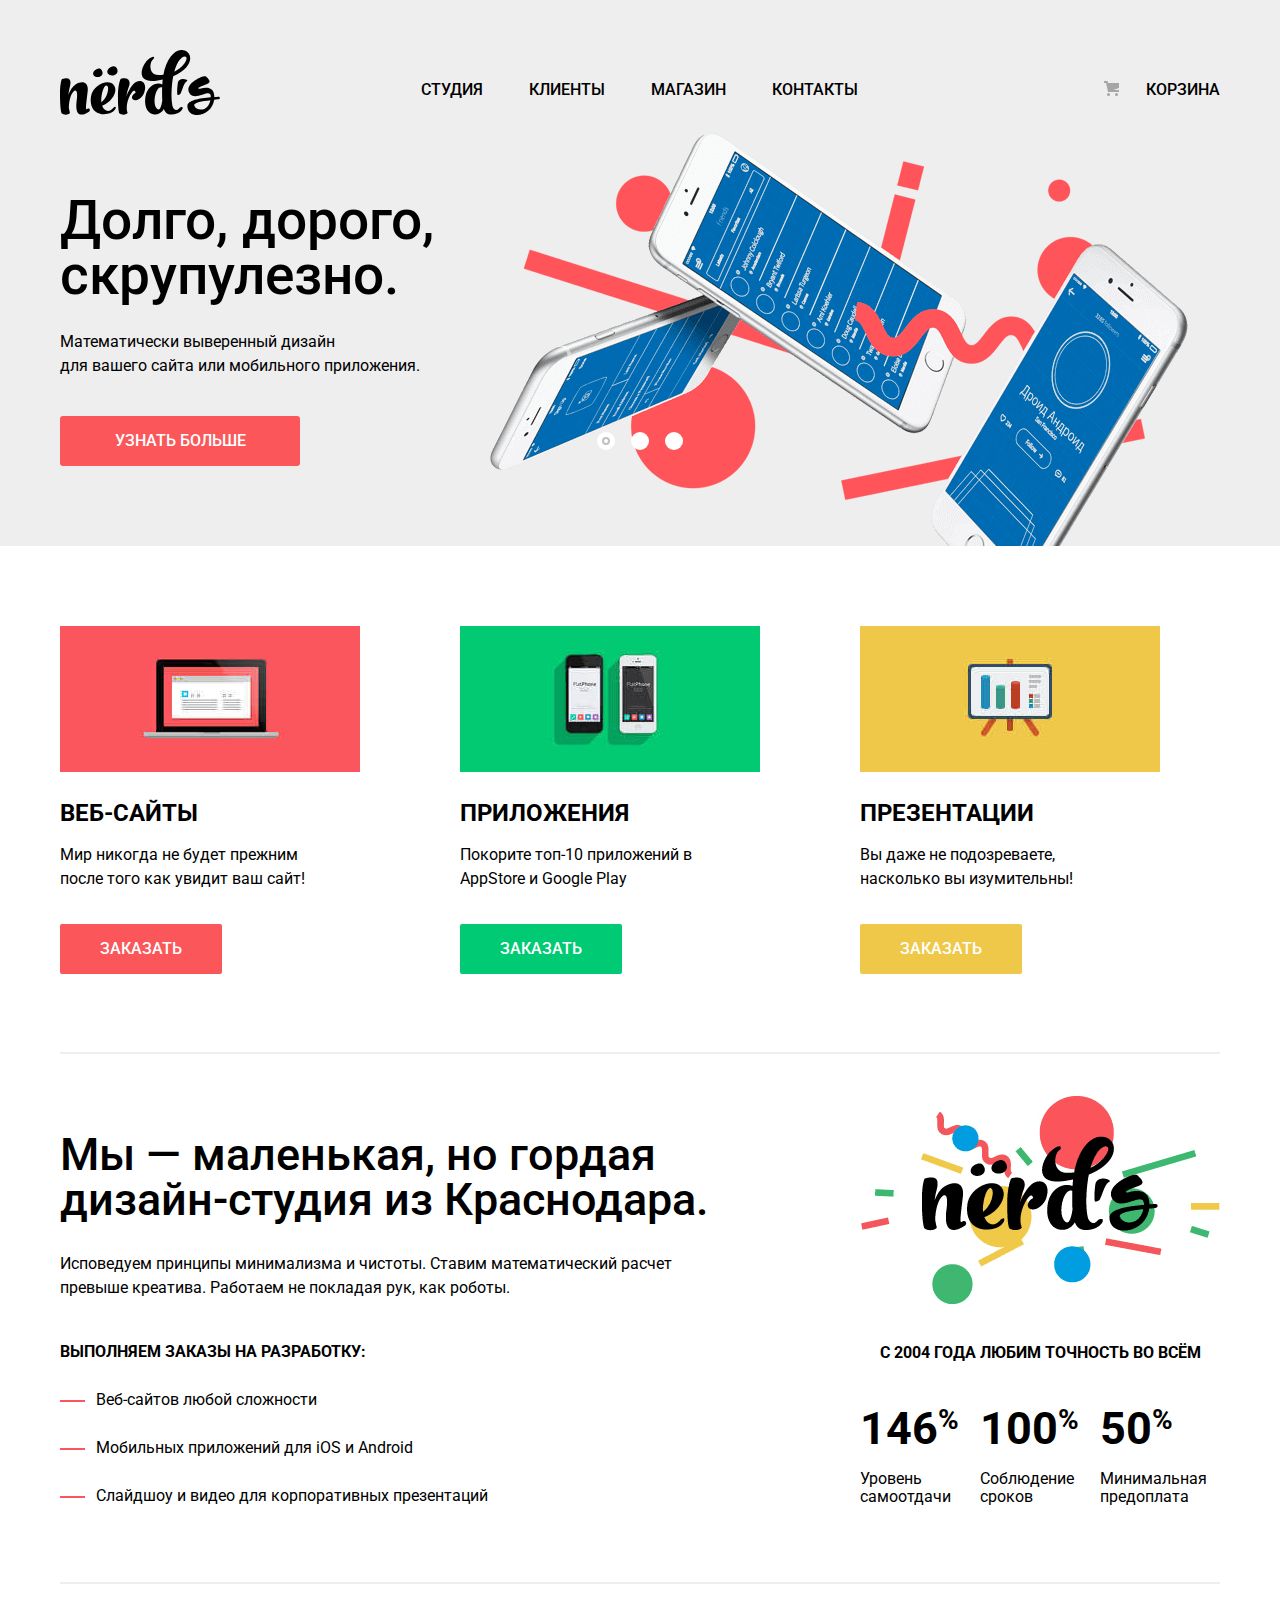
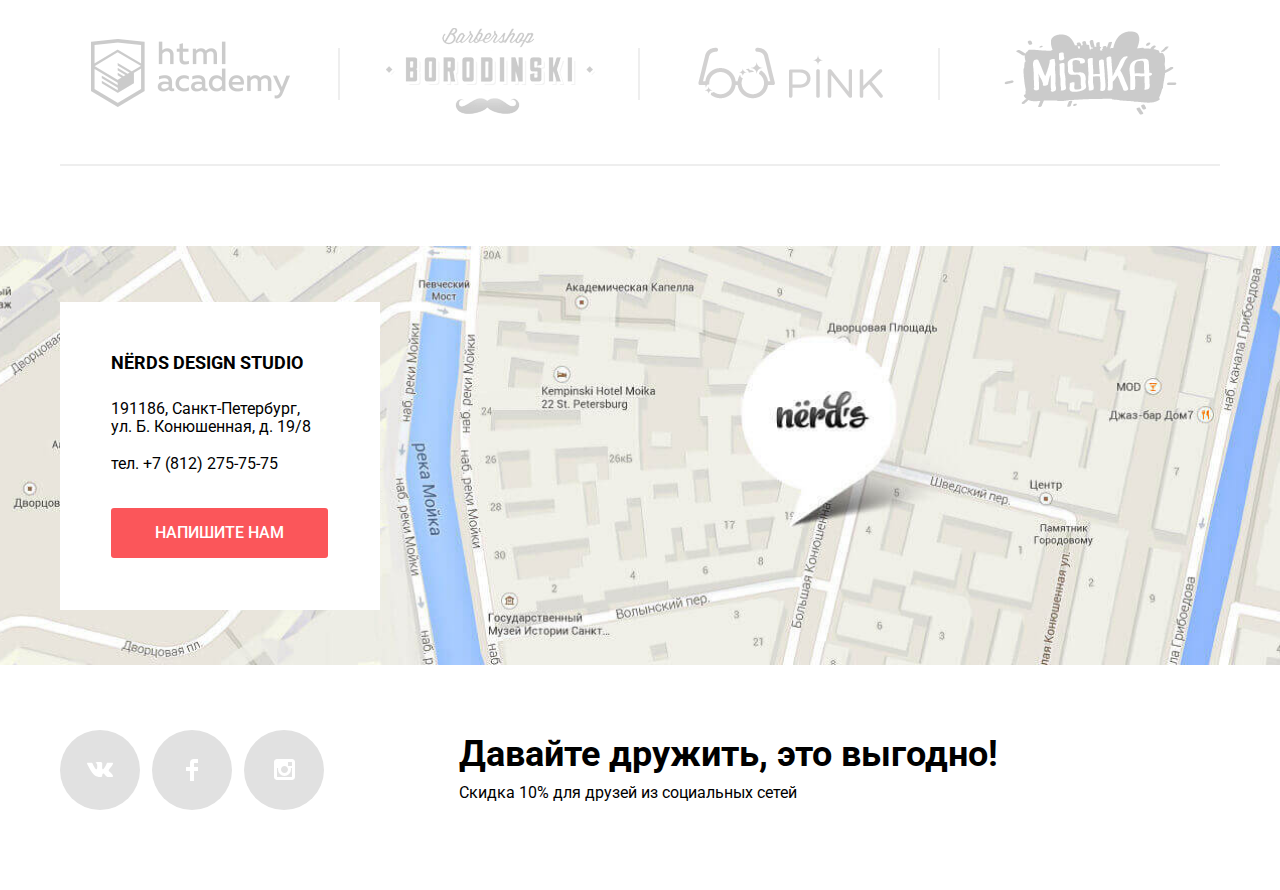
==== commit c423eadb: "Защита (2)" ====
--- a/index.html
+++ b/index.html
@@ -5,7 +5,7 @@
 		<title>HTML Academy: Нёрдс</title>
 		<link href="https://fonts.googleapis.com/css?family=Roboto:400,500,700&amp;subset=cyrillic" rel="stylesheet">
 		<link href="css/normalize.css" rel="stylesheet">
-		<link href="css/minifier.css" rel="stylesheet">
+		<link href="css/style.min.css" rel="stylesheet">
 	</head>
 	<body>
 		<!--header-->
@@ -90,6 +90,7 @@
 			<!--info-->
 			<section class="info">
 				<section class="service-list">
+					<h2 class="visually-hidden">Виды услуг</h2>
 					<section class="description-service">
 						<h2 class="visually-hidden">услуги</h2>
 						<h3 class="info-title">Мы — маленькая, но гордая
@@ -123,7 +124,7 @@
 					</ul>
 				</section>
 			</section>
-			<!--------REFERENCES-BLOCK------->
+			<!--REFERENCES-BLOCK-->
 			<section class="partners">
 				<h3 class="visually-hidden">Наши партнёры</h3>
 				<ul class="references-block">
@@ -143,15 +144,21 @@
 			</section>
 			<!--Map-->
 			<section class="map">
-				<iframe src="https://www.google.com/maps/embed?pb=!1m18!1m12!1m3!1d676.6529804149507!2d30.32244085688115!3d59.93882007464017!2m3!1f0!2f0!3f0!3m2!1i1024!2i768!4f13.1!3m3!1m2!1s0x4696310fca5ba729%3A0xea9c53d4493c879f!2z0JHQvtC70YzRiNCw0Y8g0JrQvtC90Y7RiNC10L3QvdCw0Y8g0YPQuy4sIDE5LCDQodCw0L3QutGCLdCf0LXRgtC10YDQsdGD0YDQsywg0KDQvtGB0YHQuNGPLCAxOTExODY!5e0!3m2!1sru!2sby!4v1544727978150" width="1440" height="416" allowfullscreen></iframe>
-				<!--Contacts-->
-				<section class="contacts">
-					<h2 class="visually-hidden">Контактная информация</h2>
-					<h3>NЁRDS DESIGN STUDIO</h3>
-					<p class="address">191186, Санкт-Петербург, <br>ул. Б. Конюшенная, д.  19/8</p>
-					<p class="phone">тел.<a href="tel:+78122757575"> +7 (812) 275-75-75</a></p>
-					<a href="#" class="btn"><span>Напишите нам</span></a>
-				</section>
+				<h2 class="visually-hidden">Как нас найти</h2>
+				<div class="map-item">
+					<section class="contacts">
+						<h2 class="visually-hidden">Контактная информация</h2>
+						<h3>NЁRDS DESIGN STUDIO</h3>
+						<p class="address">191186, Санкт-Петербург, <br>ул. Б. Конюшенная, д. 19/8</p>
+						<p class="phone">тел.<a href="tel:+78122757575"> +7 (812) 275-75-75</a></p>
+						<a href="#" class="btn"><span>Напишите нам</span></a>
+					</section>
+				</div>
+				<div class="map-select">
+					<iframe src="https://www.google.com/maps/embed?pb=!1m18!1m12!1m3!1d676.6529804149507!2d30.32244085688115!3d59.93882007464017!2m3!1f0!2f0!3f0!3m2!1i1024!2i768!4f13.1!3m3!1m2!1s0x4696310fca5ba729%3A0xea9c53d4493c879f!2z0JHQvtC70YzRiNCw0Y8g0JrQvtC90Y7RiNC10L3QvdCw0Y8g0YPQuy4sIDE5LCDQodCw0L3QutGCLdCf0LXRgtC10YDQsdGD0YDQsywg0KDQvtGB0YHQuNGPLCAxOTExODY!5e0!3m2!1sru!2sby!4v1544727978150"
+					height="418" allowfullscreen></iframe>
+					<img src="img/map.jpg" width="1440" height="418" alt="Карта">
+				</div>
 			</section>
 		</main>
 		<!--Footer-->
@@ -171,6 +178,7 @@
 				</ul>
 			</section>
 			<section class="footer-social">
+				<h2 class="visually-hidden">Скидки для друзей</h2>
 				<b>Давайте дружить, это выгодно!</b>
 				<p class="sale">Скидка 10% для друзей из социальных сетей</p>
 			</section>
--- a/css/style.min.css
+++ b/css/style.min.css
@@ -0,0 +1 @@
+.button-slider,a{text-decoration:none;text-transform:uppercase}.button,.button-slider,.filter-form legend,.info h2,a{text-transform:uppercase}.price-controls input,body{font-family:Roboto,Arial,sans-serif}.contacts,.message-email,.message-name{-webkit-box-orient:vertical;-webkit-box-direction:normal}body{min-width:1200px;margin:0;padding:0;font-size:16px;line-height:24px;font-weight:400;background-color:#fff}.full-screen,.main-header,.main-navigation,.slider{background-color:#eee}img{max-width:100%;height:auto}.visually-hidden:not(:focus):not(:active),input[type=checkbox].visually-hidden,input[type=radio].visually-hidden{position:absolute;width:1px;height:1px;margin:-1px;border:0;padding:0;white-space:nowrap;-webkit-clip-path:inset(100%);clip-path:inset(100%);clip:rect(0 0 0 0);overflow:hidden}input[type=submit]{-webkit-appearance:none}.main-header-logo,.page-header-logo{width:160px;height:65px}.main-header-logo img:hover{opacity:.8}.button-green:active span,.button-red:active span,.button-yellow:active span,.main-header-logo img:active{opacity:.3}.main-navigation{display:-webkit-box;display:-ms-flexbox;display:flex;-webkit-box-pack:justify;-ms-flex-pack:justify;justify-content:space-between;-webkit-box-align:center;-ms-flex-align:center;align-items:center;width:1160px;margin:0 auto;font-size:16px;line-height:30px;font-weight:500;color:#000;padding-top:50px;flex-wrap:wrap}.site-navigation{width:560px;margin:0 0 0 78px;padding:0;display:-webkit-box;display:-ms-flexbox;display:flex;-webkit-box-align:center;-ms-flex-align:center;align-items:center;-webkit-box-pack:justify;-ms-flex-pack:justify;flex-wrap:wrap}.user-navigation{margin:0;padding:0 0 0 42px;background-image:url(../img/cart-icon.svg);background-repeat:no-repeat;background-position-y:20px;background-size:15px 15px}.navigation-list{margin-right:46px}.site-navigation,.user-navigation{list-style:none;padding-top:14px}.site-navigation a,.user-navigation{color:#000}.site-navigation a:hover,.user-navigation:hover{color:#fb565a}.site-navigation a:active,.user-navigation:active{color:#000;opacity:.3}.navigation-link{padding-bottom:10px;border-bottom:2px solid red}a.navigation-link:hover{opacity:1;color:#000}.full-screen{margin-bottom:80px}.slider{width:1160px;margin:0 auto;padding:0 20px;position:relative}.container{margin:0 auto;-webkit-box-sizing:border-box;box-sizing:border-box}.slider-controls{position:absolute;left:50%;bottom:104px;z-index:100;width:160px;height:18px;text-align:center;font-size:0;-webkit-transform:translateX(-50%);-ms-transform:translateX(-50%);transform:translateX(-50%)}.slider-controls label{position:relative;display:inline-block;vertical-align:top;width:18px;height:18px;padding:8px;border-radius:50%;cursor:pointer}.button,.filter-button{vertical-align:middle;text-align:center;-webkit-appearance:none}.slider-controls label::after{content:"";position:absolute;top:8px;left:8px;z-index:1;width:18px;height:18px;background:#fff;border-radius:50%}.slider-list{margin:0;padding:0;list-style:none}.slider-item{display:none;padding:78px 0 80px}.slider-item:nth-child(1){background-image:url(../img/slide1.png);background-repeat:no-repeat;background-position:93% 18px}.slider-item:nth-child(2){background-image:url(../img/slide2.png);background-repeat:no-repeat;background-position:100% 0}.slider-item:nth-child(3){background-image:url(../img/slide3.png);background-repeat:no-repeat;background-position:100% 20px}#product-1:checked~.slider-list .slider-item:nth-child(1),#product-2:checked~.slider-list .slider-item:nth-child(2),#product-3:checked~.slider-list .slider-item:nth-child(3){display:block}#product-1:checked~.slider-controls .slider-controls-item--1::before,#product-2:checked~.slider-controls .slider-controls-item--2::before,#product-3:checked~.slider-controls .slider-controls-item--3::before{content:"";position:absolute;left:50%;top:50%;z-index:2;width:4px;height:4px;margin:-4px;background-color:inherit;border:2px solid #c1c1c1;border-radius:50%}.slider-item h3{max-width:600px;margin:0 0 27px;font-size:55px;line-height:55px;font-weight:500}.slider-item p{font-size:16px;line-height:24px;font-weight:400;max-width:430px;margin:0 0 38px}.button-slider{-webkit-appearance:none;font-size:16px;line-height:18px;font-weight:500;display:block;width:240px;padding:16px 0;color:#fff;text-align:center;background-color:#fb565a;border-radius:3px;border:none}.info,.services{display:-webkit-box;display:-ms-flexbox}.info,.references-block{border-top:2px solid #eee}.button-slider:focus,.button-slider:hover{background-color:#e74246}.button-slider:active{background-color:#d7373b;color:rgba(255,255,255,.3);-webkit-box-shadow:0 3px rgba(0,0,0,.1) inset;box-shadow:0 3px rgba(0,0,0,.1) inset}.button-green:active,.button-red:active{-webkit-box-shadow:0 3px rgba(0,0,0,.1) inset}.services{color:#000;background-color:#fff;width:1160px;margin:0 auto 58px;display:flex;-ms-flex-wrap:wrap;flex-wrap:wrap;padding:0;list-style:none}.info,.list{-webkit-box-pack:justify}.services-item:not(:nth-of-type(3n)){margin-right:100px}.services-item{width:300px;margin:0 0 20px;padding:0;background-repeat:no-repeat;background-position:0 0}.background-site{background-color:#fb565a;background-image:url(../img/site.jpg);height:146px}.background-app{background-color:#00ca74;background-image:url(../img/app.jpg);height:146px}.background-presentation{background-color:#efc849;background-image:url(../img/presentation.jpg);height:146px}.services h3{font-size:24px;line-height:21px;font-weight:700;margin-bottom:19px;padding-top:7px}.service-content{width:278px;margin-bottom:33px}.button{display:inline-block;padding:13px 40px;font-weight:500;border-radius:2px;color:#fff}.button-red{background-color:#fb565a}.button-red:hover{background-color:#e74246}.button-red:active{background-color:#d7373b;box-shadow:0 3px rgba(0,0,0,.1) inset}.button-green{background-color:#00ca74}.button-green:hover{background-color:#00bc6c}.button-green:active{background-color:#00aa62;box-shadow:0 3px rgba(0,0,0,.1) inset}.button-yellow{background-color:#efc84a}.button-yellow:hover{background-color:#eab534}.button-yellow:active{background-color:#e5a722;-webkit-box-shadow:0 3px rgba(0,0,0,.1) inset;box-shadow:0 3px rgba(0,0,0,.1) inset}.info{position:relative;width:1160px;margin:0 auto 62px;display:flex;-ms-flex-pack:justify;justify-content:space-between}.list,.references-block{display:-webkit-box;display:-ms-flexbox;list-style:none}.info-title{font-size:45px;line-height:45px;font-weight:500;margin-bottom:30px;margin-top:78px}.description-service p,.info h2{line-height:24px;font-size:16px}.service-list{width:660px;margin:0;padding:0}.list-item{padding:0;margin:12px 0 0;width:460px;list-style:none}.nerds{width:360px;margin:0;padding:0}.info h2{margin:0;font-weight:700}.description-service{margin-bottom:40px}.list-item li::before{content:"";position:absolute;width:25px;height:2px;background-color:#fb565a;top:50%;left:0}.info-item,.list{width:360px}.filter-button,.title{background-color:#eee}.list-item li{position:relative;font-size:16px;line-height:48px;font-weight:400;padding-left:36px}.info-item img{margin-top:42px;margin-bottom:30px}.info-item h2{text-align:center;font-size:16px;line-height:24px;font-weight:700;margin-bottom:43px}.info-list{margin-bottom:19px}.info-item strong{font-size:45px;line-height:10px;font-weight:700}.info-item sup{font-size:28px;top:-15px}.list{padding:0;display:flex;-ms-flex-pack:justify;justify-content:space-between;flex-wrap:wrap;margin-bottom:-17px}.list li{width:120px;font-size:16px}.info-text{font-size:16px;line-height:18px}.partners{width:1160px;margin:0 auto 80px;position:relative}.references-block{border-bottom:2px solid #eee;margin:0 auto;display:flex;-webkit-box-pack:justify;-ms-flex-pack:justify;justify-content:space-between;-ms-flex-wrap:wrap;flex-wrap:wrap;-webkit-box-align:center;-ms-flex-align:center;align-items:center;padding:44px 0 40px}.filter-sort,.references-item{display:-webkit-box;display:-ms-flexbox}.references-item{position:relative;display:flex;-webkit-box-pack:center;-ms-flex-pack:center;justify-content:center;-webkit-box-align:center;-ms-flex-align:center;align-items:center;width:260px;height:96px}.references-item:not(:nth-child(4n))::after{content:"";position:absolute;right:-20px;top:20px;width:2px;height:52px;background-color:#eee}.references-block img{opacity:.2}.references-block img:hover{opacity:1}.references-block img:active{opacity:.1}.title h1{margin:0 0 57px;font-size:55px;line-height:55px;font-weight:500;padding:75px 75px 111px;text-align:center}.filter-form{width:261px}.filter-form fieldset{border:0;padding:0}.filter-form legend{font-size:18px;line-height:10px;font-weight:700}.price-title{margin-bottom:56px}.filter-form ul{padding-left:35px;list-style:none;line-height:40px}.filter-form label{font-size:16px;line-height:20px;font-weight:400}.filter-input:focus+label,.filter-input:hover+label{color:#283136}.filter-input:disabled+label{color:#283136;opacity:.5}.filter-button{display:inline-block;color:#000;padding:17px 89px;font-size:16px;line-height:18px;font-weight:500;text-transform:uppercase;border:none}.filter-sort h2,.price-filter legend{font-weight:700;text-transform:uppercase}.filter-button:hover{cursor:pointer;background-color:#dfdfdf}.filter-button:active{background-color:#d5d5d5;box-shadow:0 3px rgba(0,0,0,.1) inset}.filter-button:active span{opacity:.3}.price-filter{margin:9px 0 0;padding:0;border:none;width:260px}.price-slider{width:260px;margin-top:56px}.price-filter legend{font-size:18px;line-height:10px}.range-slider{position:relative;height:41px;margin-bottom:15px;padding-top:39px;padding-right:20px;padding-left:20px;background-color:#f1f1f1;border-radius:5px}.range-slider .scale{height:2px;background:#d7dcde}.range-slider .way{height:2px;background:#00ca74}.way{margin-left:0;width:70%}.range-slider .toggle{position:absolute;top:31px;left:0;width:4px;height:4px;padding:0;border:8px solid #fff;background-color:#ababab;-webkit-box-shadow:0 2px 1px 0 #cfcfcf;box-shadow:0 2px 1px 0 #cfcfcf;border-radius:50%;cursor:pointer}.range-slider .toggle-min{left:18px}.range-slider .toggle-max{left:160px}.price-controls{font-size:0}.price-controls label{display:inline-block;vertical-align:top;width:50%;font-size:16px;text-transform:uppercase}.price-controls input{width:60px;padding:8px 10px;margin-left:10px;font-size:16px;text-align:center;color:#283136;border:none;border-radius:5px;background:#f1f1f1}.filter-input-radio+label::before,.filter-input-radio:checked+label::after{content:"";position:absolute;top:-4px;left:-36px;width:25px;height:25px;background-repeat:no-repeat;background-position:0 0;opacity:.4}.triangle-down,.triangle-up{padding:0 0 0 11px;background-position-y:1px;background-size:11px 10px}.max-price{text-align:right}.grid-filter{margin-top:67px}.filter-input-radio+label::before{background-image:url(../img/radio-off.svg)}.filter-input-radio:checked+label::after{background-image:url(../img/radio-on.svg)}.filter-input-radio:hover+label::after,.filter-input-radio:hover+label::before{opacity:1}.filter-input-radio:disabled+label::after,.filter-input-radio:disabled+label::before{opacity:.3}.filter-input-radio:focus+label::after,.filter-input-radio:focus+label::before{opacity:1}.features-filter{margin-top:28px;margin-bottom:25px}.filter-option label{position:relative;cursor:pointer;-webkit-user-select:none;-moz-user-select:none;-ms-user-select:none;user-select:none}.filter-input-checkbox+label::before,.filter-input-checkbox:checked+label::after{content:"";position:absolute;top:-4px;left:-36px;height:23px;opacity:.4;background-position:0 0;background-repeat:no-repeat}.filter-input-checkbox+label::before{width:23px;background-image:url(../img/checkbox-off.svg)}.filter-input-checkbox:checked+label::after{width:27px;background-image:url(../img/checkbox-on.svg)}.filter-input-checkbox+label:hover::after,.filter-input-checkbox+label:hover::before{opacity:1}.filter-input-checkbox:disabled+label::after,.filter-input-checkbox:disabled+label::before{opacity:.3}.filter-input-checkbox:focus+label::after,.filter-input-checkbox:focus+label::before{opacity:1}.filter-sort{margin-bottom:51px;display:flex;-webkit-box-pack:justify;-ms-flex-pack:justify;justify-content:space-between;-webkit-box-align:center;-ms-flex-align:center;align-items:center}.catalog-columns,.filter-links{display:-webkit-box;display:-ms-flexbox}.filter-sort-links:not(:last-child){margin-right:26px}.filter-links{display:flex;width:361px;flex-wrap:wrap}.filter-sort h2{font-size:18px;line-height:18px;margin:0}.filter-sort a{font-size:14px;line-height:18px;font-weight:400;color:#000}.sort-links{opacity:.3}.sort-links:hover{opacity:.6}.sort-links:active{opacity:1}.triangle{margin-left:22px}.triangle-down{margin:0 18px 0 0;background-image:url(../img/icon-down-dir.svg);background-repeat:no-repeat;opacity:1}.triangle-up:hover{cursor:pointer;opacity:.6}.triangle-up:active{opacity:1}.triangle-up{margin:0;background-image:url(../img/icon-up-dir.svg);background-repeat:no-repeat;opacity:.3}.catalog-columns{width:1160px;margin:0 auto;display:flex;-webkit-box-pack:justify;-ms-flex-pack:justify;justify-content:space-between}.catalog-list,.navigation-pages-link{display:-webkit-box;display:-ms-flexbox}.sort-and-catalog{width:760px}.catalog-item{overflow:hidden;position:relative;width:360px;height:616px;margin-bottom:33px;background-color:#fff}.catalog-item:nth-child(2n){margin-right:0}.catalog-list{display:flex;-ms-flex-wrap:wrap;flex-wrap:wrap;-webkit-box-pack:justify;-ms-flex-pack:justify;justify-content:space-between;padding:0;margin:0 0 26px;list-style:none}.card-head{-webkit-transition:.4s all ease;-o-transition:.4s all ease;transition:.4s all ease;height:29px;padding-top:12px;padding-left:16px;font-size:0;background-color:#4d4d4d;opacity:.12}.catalog-item:hover{background-color:#4d4d4d;-webkit-box-shadow:0 6px 15px 0 rgba(0,1,1,.25);box-shadow:0 6px 15px 0 rgba(0,1,1,.25)}.catalog-item:hover .card-head{opacity:1}.catalog-item:hover .item{-webkit-transform:translateY(0);-ms-transform:translateY(0);transform:translateY(0)}.card-head-item{display:inline-block;vertical-align:top;width:14px;height:14px;margin-right:9px;background-color:#fff;border-radius:50%}.item,.navigation-pages-link{text-align:center;width:100%}.catalog-item h3{margin:0;font-size:18px;line-height:30px;font-weight:700}.catalog-item p{margin-bottom:30px;font-size:16px;line-height:18px;font-weight:400}.navigation-pages-item,.price{font-size:16px;font-weight:500}.item{-webkit-transform:translateY(100%);-ms-transform:translateY(100%);transform:translateY(100%);-webkit-transition:.6s all ease;-o-transition:.6s all ease;transition:.6s all ease;position:absolute;bottom:0;left:0;padding-top:28px;padding-bottom:50px;background-color:#eee}.map,.map-item{position:relative}.price{display:inline-block;padding:16px 60px;background-color:#fb565a;color:#fff;line-height:18px;text-align:center;vertical-align:middle;text-transform:uppercase;border:none;border-radius:3px;cursor:pointer;-webkit-appearance:none}.price:hover{background-color:#e74246}.price:active{color:#fff;background-color:#d7373b;box-shadow:0 3px rgba(0,0,0,.1) inset}.navigation-pages-item{min-width:50px;height:50px;background-color:#eee}.navigation-pages-link:hover{background-color:#dfdfdf}.navigation-pages-link:active{background-color:#d5d5d5;color:#000;opacity:.3;box-shadow:0 3px rgba(0,0,0,.1) inset}.navigation-pages-item:not(:last-child){margin-right:11px}.navigation-pages-item:last-child{min-width:260px}.navigation-pages-link{height:100%;margin:auto;padding:5px;-webkit-box-sizing:border-box;box-sizing:border-box;display:flex;-webkit-box-align:center;-ms-flex-align:center;align-items:center;-webkit-box-pack:center;-ms-flex-pack:center;justify-content:center;color:#000}.navigation-pages-items{list-style:none;display:-webkit-box;display:-ms-flexbox;display:flex;padding:0;margin:0 0 62px}.active-navigation-link{background-color:#fff;border:2px solid #dbdbdb}.active-navigation-link:active,.active-navigation-link:hover{background-color:#fff;border:2px solid #dbdbdb;opacity:1;box-shadow:none}.btn:active span,.social-button:active img{opacity:.3}.map{margin:0 auto 71px;height:419px}.map-item{background-repeat:no-repeat;background-position:0 0;width:1160px;margin:0 auto;height:100%}.map-select img,iframe{position:absolute;top:0;right:0;margin:0 auto;left:0}.map-select{display:flex;align-items:center;justify-content:center}.contacts,.social{display:-webkit-box;display:-ms-flexbox}iframe{height:418px;z-index:2;width:100%;border:0}.map-select img{height:100%;bottom:0;object-fit:cover}.contacts-info{position:relative}.contacts{-webkit-box-sizing:border-box;box-sizing:border-box;top:50%;-webkit-transform:translateY(-50%);-ms-transform:translateY(-50%);transform:translateY(-50%);left:0;width:320px;min-height:308px;padding:51px;position:absolute;background-color:#fff;display:flex;-ms-flex-flow:column;flex-flow:column;-webkit-box-pack:justify;-ms-flex-pack:justify;justify-content:space-between;z-index:3}.contacts h3{margin:-5px 0 19px;font-size:18px;line-height:30px;font-weight:700}.contacts p{margin:0 0 15px;font-size:16px;line-height:18px;font-weight:400}.phone a{color:#000}.btn,.message-submit{-webkit-appearance:none;color:#fff;text-transform:uppercase;text-align:center;text-decoration:none}.btn{margin-top:17px;font-size:16px;line-height:16px;font-weight:500;display:block;width:217px;padding:17px 0;border-radius:3px;border:none;background-color:#fb565a}.btn:hover{background-color:#e74246}.btn:active{background-color:#d7373b;box-shadow:0 3px rgba(0,0,0,.1) inset}.social-networks{margin-top:-7px}.social{list-style:none;padding:0 123px 0 0;margin:0;display:flex;flex-wrap:wrap}.social li{margin-right:12px;margin-bottom:10px}.footer-social b{font-size:36px;line-height:36px;font-weight:700}.footer-social p{margin-top:10px;font-size:16px;line-height:22px;font-weight:400}.main-footer{width:1160px;margin:0 auto;display:-webkit-box;display:-ms-flexbox;display:flex;-webkit-box-align:center;-ms-flex-align:center;align-items:center;padding-bottom:70px}.footer-social{width:600px;display:flex;flex-wrap:wrap}.form-registration,.social a{display:-webkit-box;display:-ms-flexbox}.social a{display:flex;width:80px;height:80px;-webkit-box-align:center;-ms-flex-align:center;align-items:center;-webkit-box-pack:center;-ms-flex-pack:center;justify-content:center;background-color:#e1e1e1;border-radius:40px}.social a:hover{background-color:#e74246}.social a:active{background-color:#d7373b}.message-info,.modal-message,.popup-close{background-color:#fff}@keyframes bounce{0%{transform:translate(-50%,-50%)}50%,90%{transform:translate(-50%,10%)}100%,70%{transform:translate(-50%,0)}}@keyframes shake{0%,100%{transform:translateY(-50%);transform:translateX(-50%)}10%,30%,50%,70%,90%{transform:translate(-55%,-50%)}20%,40%,60%,80%{transform:translate(-45%,-50%)}}.modal-message{display:none;position:fixed;top:50%;left:50%;transform:translate(-50%,-50%);width:760px;-webkit-box-shadow:0 20px 40px 0 rgba(0,0,0,.75);box-shadow:0 20px 40px 0 rgba(0,0,0,.75);z-index:5;padding:73px 100px 84px}.modal-show{display:block;animation:bounce .6s}.modal-error{animation:shake .4s}.message-info{width:760px;-ms-flex-wrap:wrap;flex-wrap:wrap;-webkit-box-align:center;-ms-flex-align:center;align-items:center;-webkit-box-pack:justify;-ms-flex-pack:justify;justify-content:space-between}.form-registration{width:760px;display:flex;-webkit-box-pack:justify;-ms-flex-pack:justify;justify-content:space-between;-webkit-box-align:center;-ms-flex-align:center;align-items:center}.message-email,.message-name{width:360px;display:-webkit-box;display:-ms-flexbox;display:flex;-ms-flex-direction:column;flex-direction:column;margin-bottom:35px;margin-top:0}.modal-message h2{margin-top:0;margin-bottom:33px;font-size:45px;line-height:45px;font-weight:500}.modal-message label{margin-bottom:12px;font-size:16px;line-height:18px;font-weight:700}.message-email input,.message-name input{overflow:visible;padding-top:15px;padding-bottom:15px;padding-left:15px}.form-registration input,.modal-message textarea{border:2px solid #d7dcde}.message-text{width:760px;margin-bottom:47px;display:flex;flex-direction:column}.message-text textarea{overflow:auto;min-height:118px;padding:15px;resize:none}.modal-message input:hover,.modal-message textarea:hover{border-color:#b4b9bb}.message-email input:focus,.message-name input:focus,.modal-message textarea:focus{border-color:#000}.modal-message input:invalid{border-color:red}.popup-close{-webkit-appearance:none;position:absolute;top:80px;right:90px;background-image:url(../img/close-cross.svg);background-repeat:no-repeat;width:21px;height:21px;border:none;opacity:.3;cursor:pointer}.popup-close:hover{opacity:1}.popup-close:active{opacity:.1}.message-submit{font-size:16px;line-height:16px;font-weight:500;display:block;min-height:50px;padding:18px 68px;border-radius:3px;border:none;cursor:pointer;background-color:#fb565a}.message-submit:hover{background-color:#e74246}.message-submit:active{background-color:#d7373b;box-shadow:0 3px rgba(0,0,0,.1) inset}